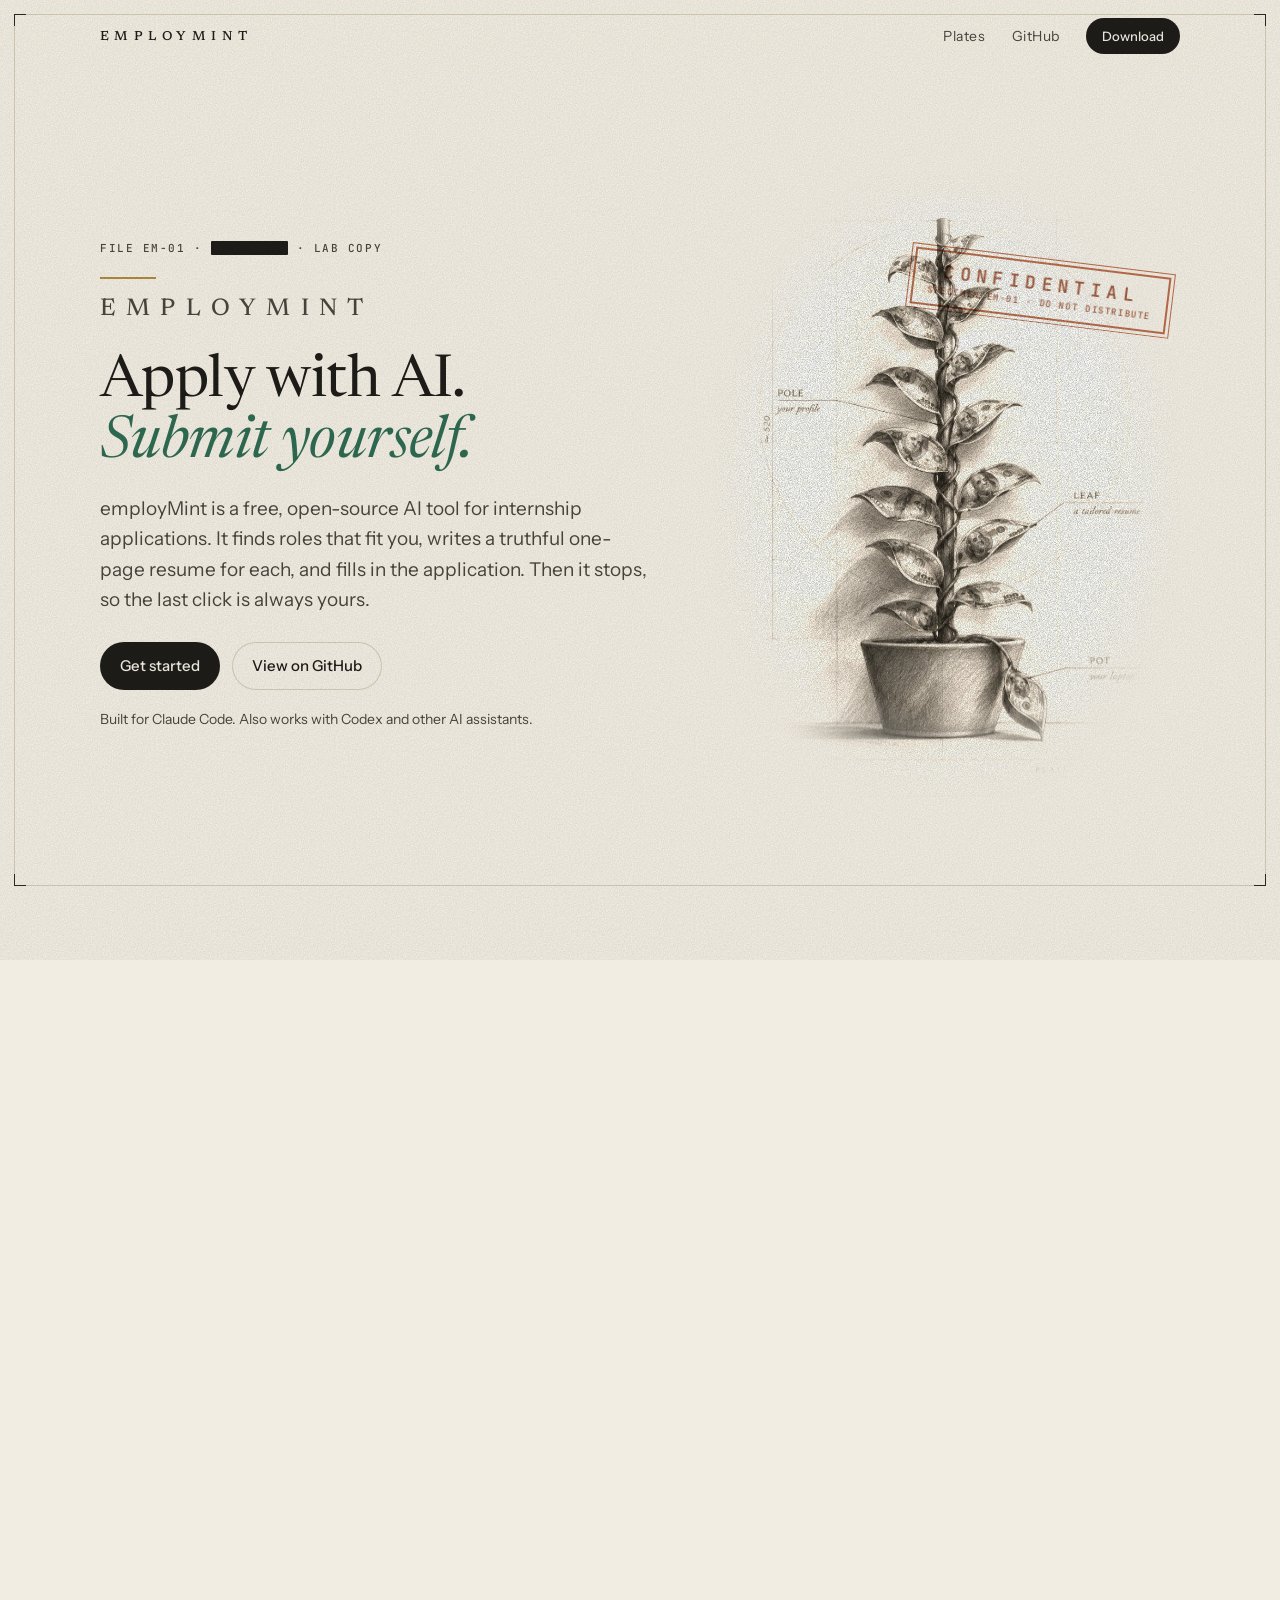
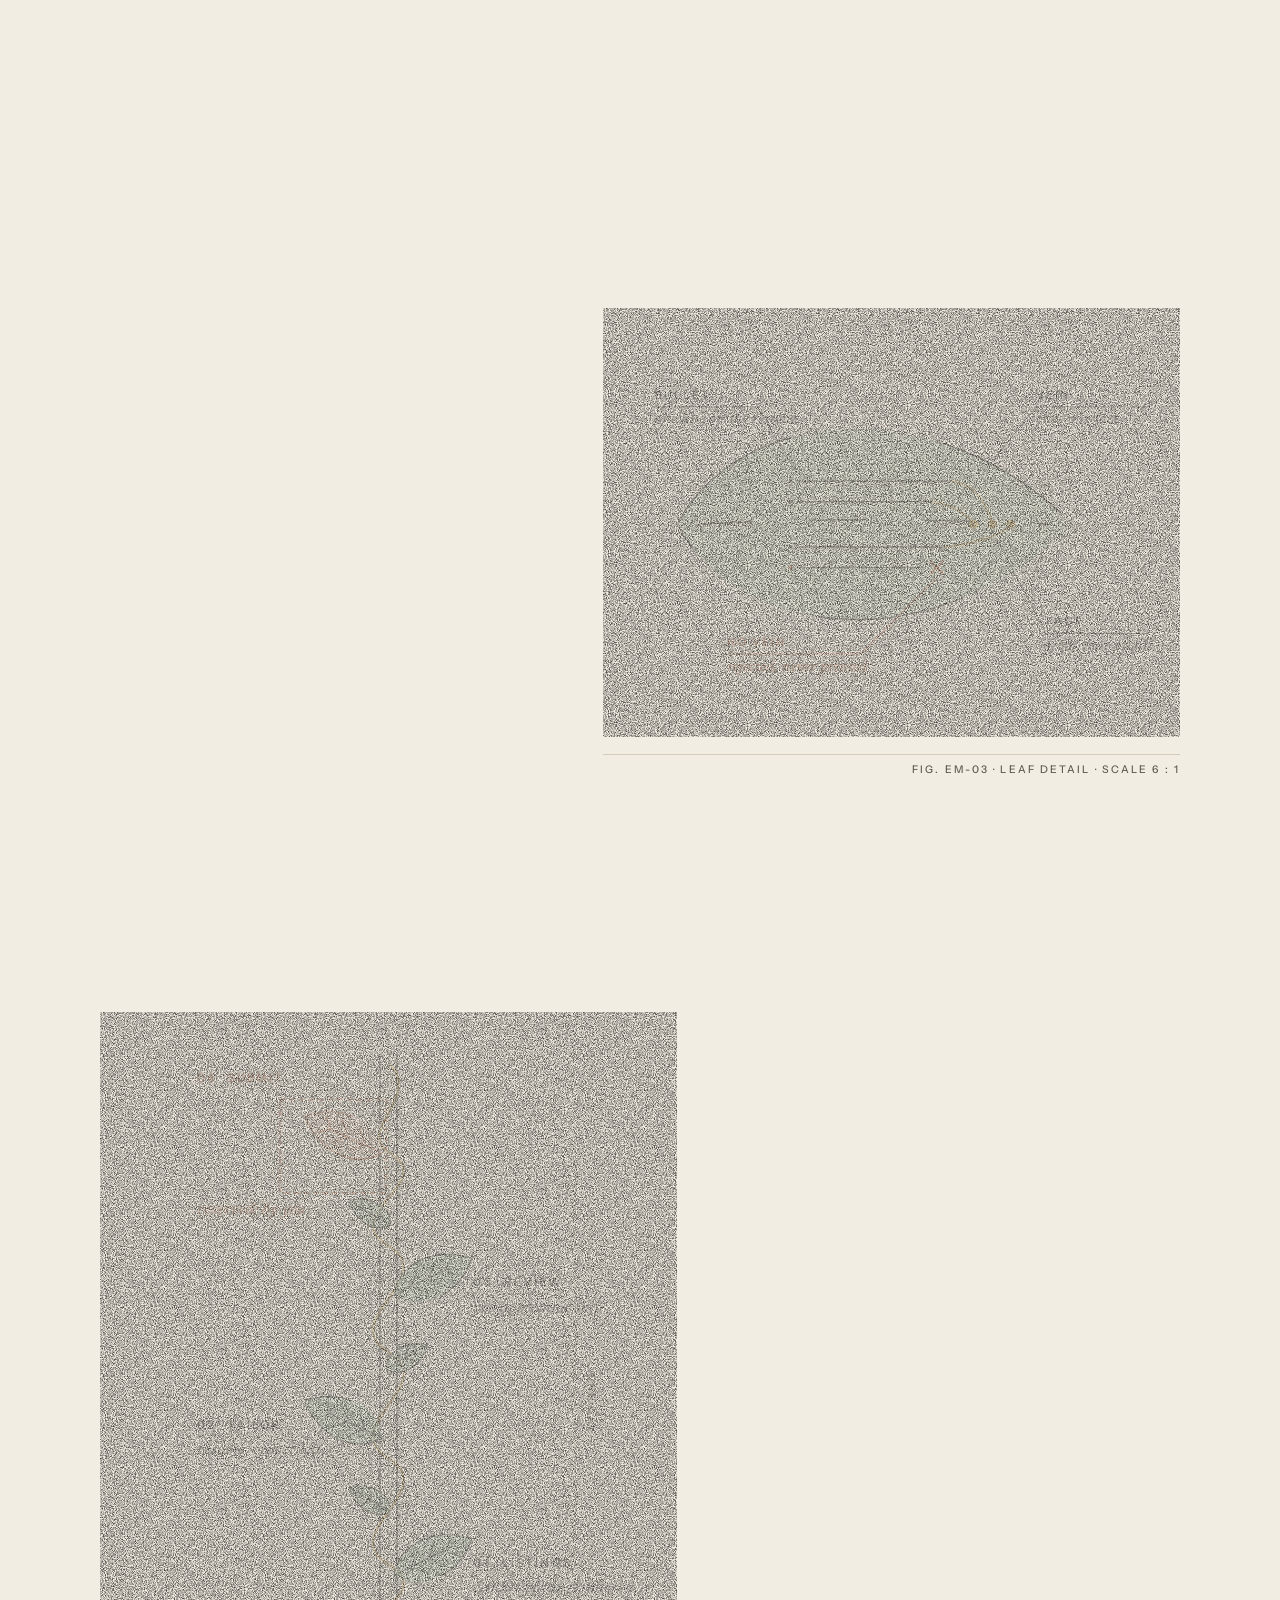
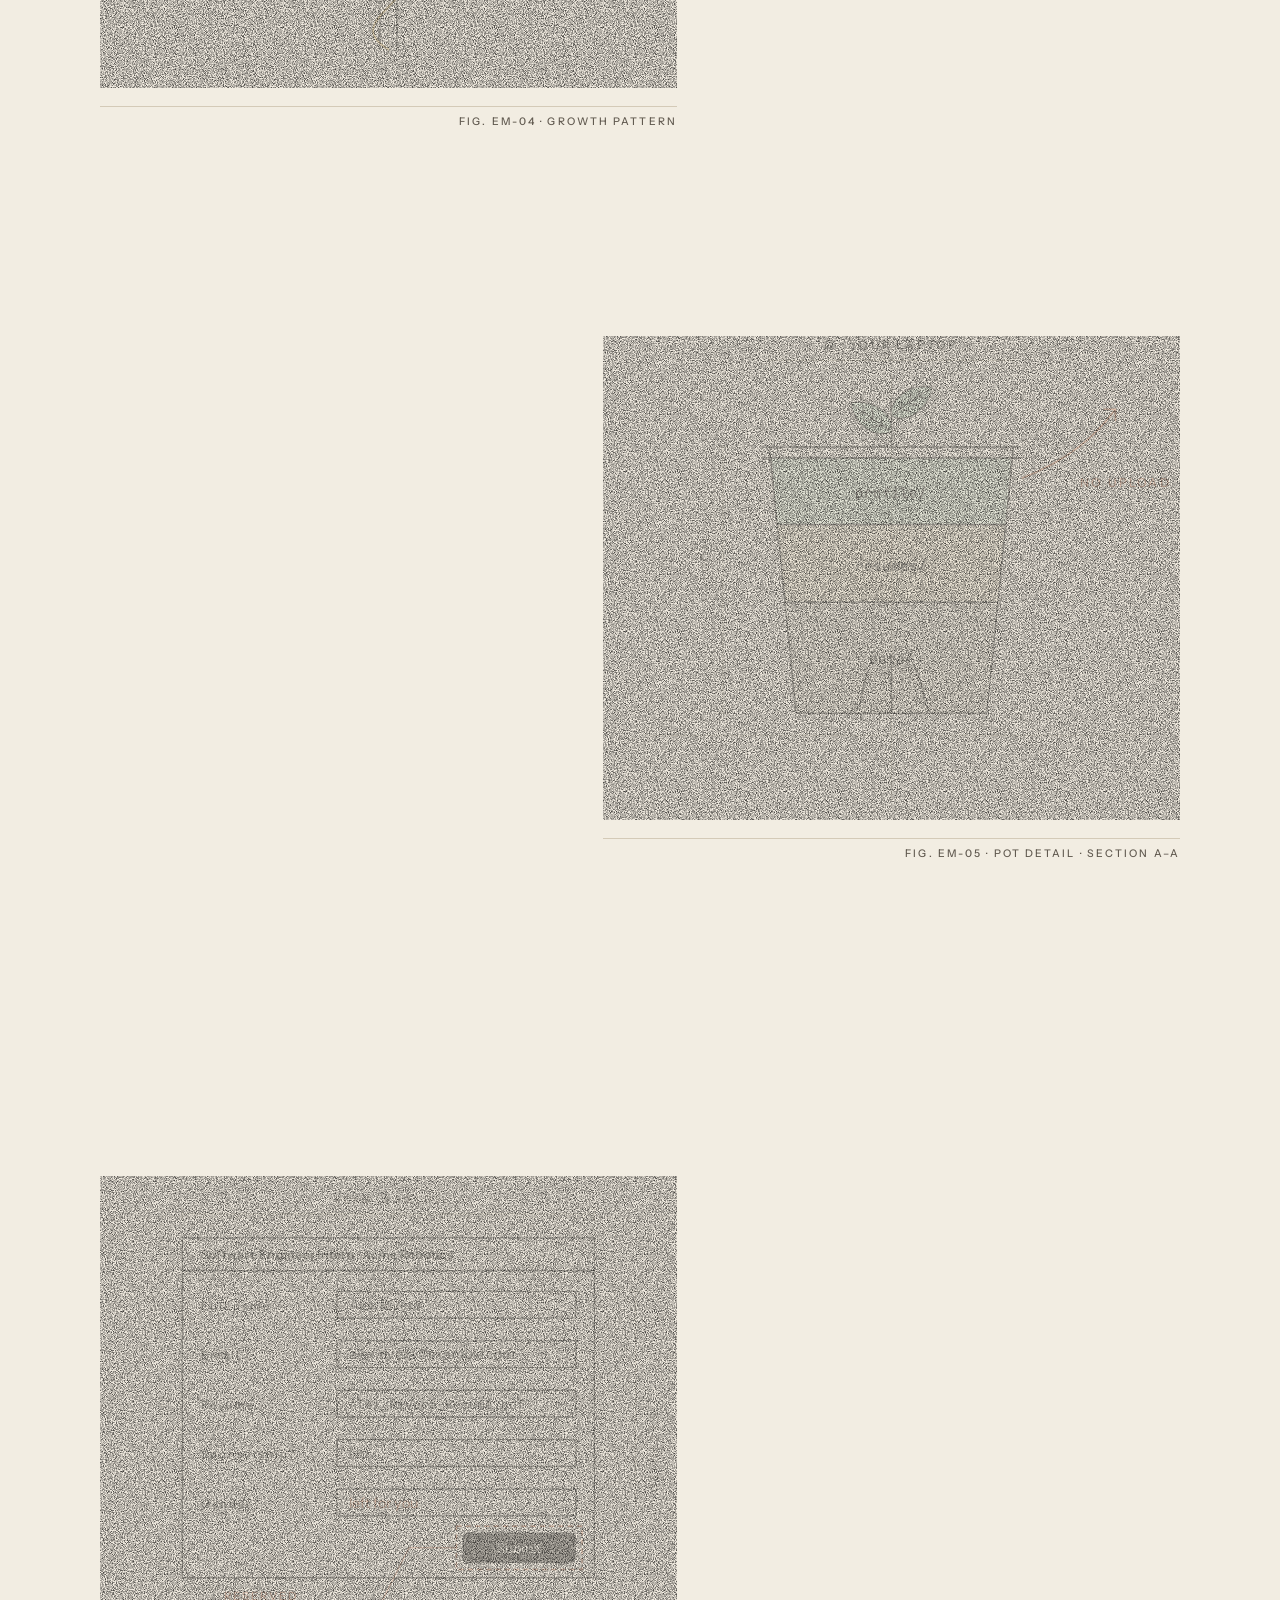
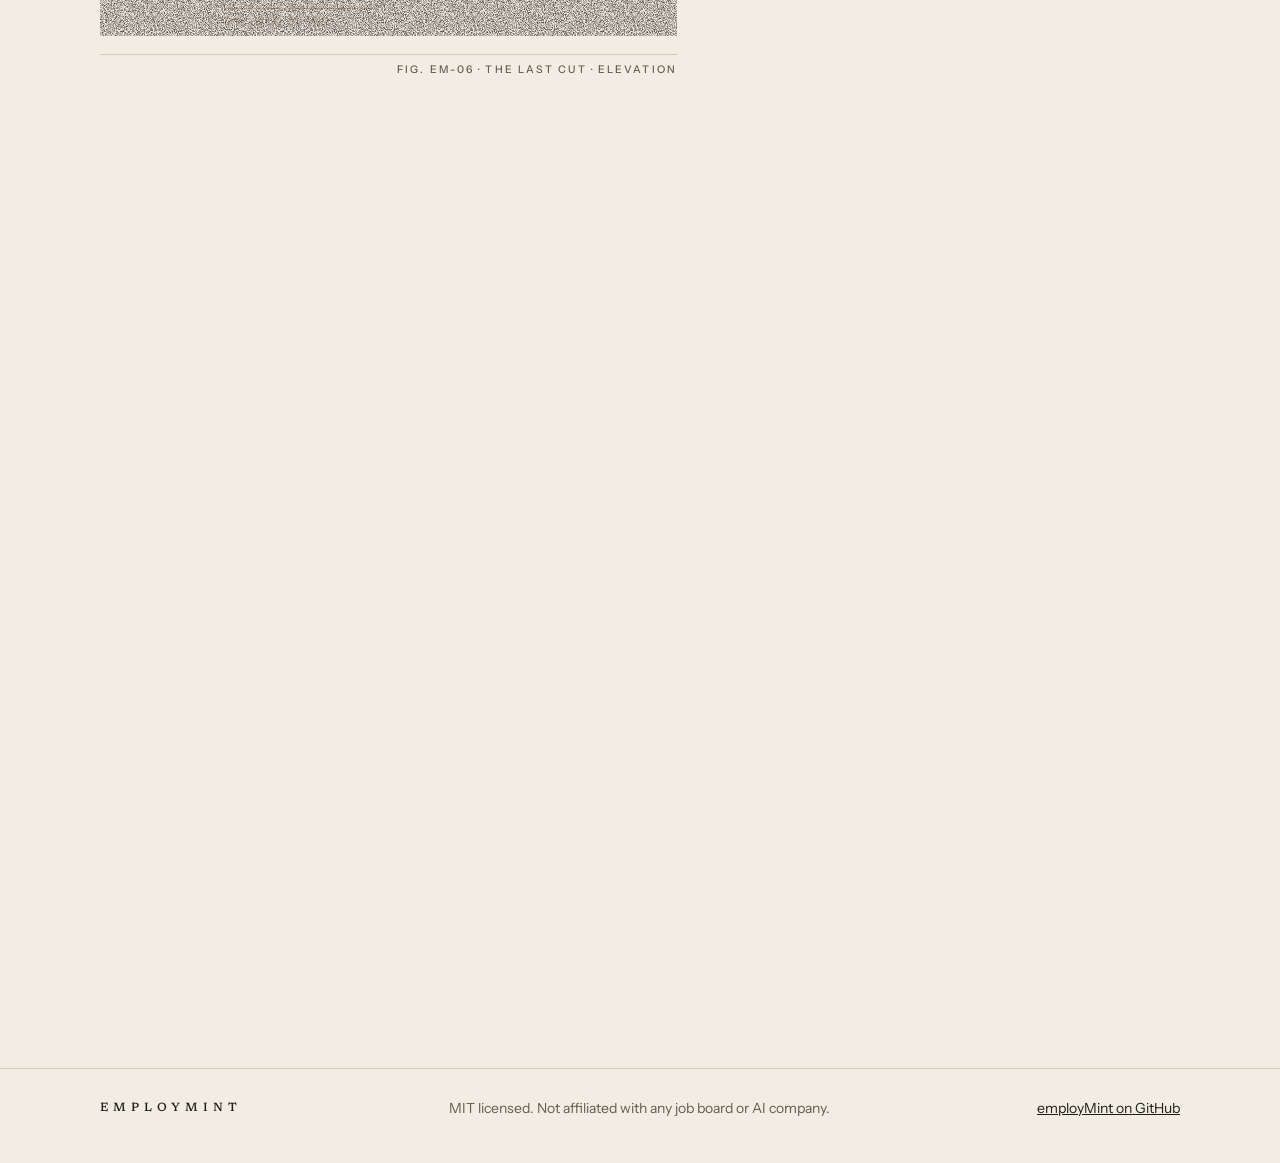
==== site/index.html @ e86ce97c "employMint: update from source" ====
<!doctype html>
<html lang="en">
<head>
  <meta charset="utf-8">
  <meta name="viewport" content="width=device-width, initial-scale=1">
  <title>employMint: Free Open-Source AI Internship Application Tool</title>
  <meta name="description" content="Free, open-source tool that finds US internships, writes truthful tailored resumes, and fills applications with Claude Code. It stops before Submit.">
  <meta name="robots" content="index, follow, max-image-preview:large">
  <link rel="canonical" href="https://kunalagarrwal.github.io/employMint/">
  <meta property="og:type" content="website">
  <meta property="og:site_name" content="employMint">
  <meta property="og:title" content="employMint: Apply with AI. Submit yourself.">
  <meta property="og:description" content="A free internship tool that runs on your computer. It finds roles, writes a truthful resume for each, fills the form, and stops before Submit.">
  <meta property="og:url" content="https://kunalagarrwal.github.io/employMint/">
  <meta property="og:image" content="https://kunalagarrwal.github.io/employMint/og.jpg">
  <meta property="og:image:width" content="1200">
  <meta property="og:image:height" content="630">
  <meta property="og:image:alt" content="employMint: Apply with AI. Submit yourself. A pencil drawing of a plant labelled pole, your profile; leaf, a tailored resume; pot, your laptop.">
  <meta name="twitter:card" content="summary_large_image">
  <meta name="twitter:image" content="https://kunalagarrwal.github.io/employMint/og.jpg">
  <meta name="theme-color" content="#f2ede2" media="(prefers-color-scheme: light)">
  <meta name="theme-color" content="#171613" media="(prefers-color-scheme: dark)">
  <link rel="icon" href="favicon.svg" type="image/svg+xml">
  <link rel="preconnect" href="https://fonts.googleapis.com">
  <link rel="preconnect" href="https://fonts.gstatic.com" crossorigin>
  <link href="https://fonts.googleapis.com/css2?family=Instrument+Sans:wght@400;500;600&family=JetBrains+Mono:wght@400;500&family=Newsreader:ital,opsz,wght@0,6..72,400;0,6..72,500;1,6..72,400&display=swap" rel="stylesheet">
  <link rel="stylesheet" href="styles.css">
  <script>document.documentElement.classList.add("js");</script>
  <script src="main.js" defer></script>
  <script type="application/ld+json">
  {
    "@context": "https://schema.org",
    "@type": "SoftwareApplication",
    "name": "employMint",
    "url": "https://kunalagarrwal.github.io/employMint/",
    "description": "Free, open-source internship application tool. It runs locally with your AI assistant, finds US internships, writes truthful tailored resumes, fills application forms, and stops before Submit.",
    "applicationCategory": "BusinessApplication",
    "operatingSystem": "macOS, Linux, Windows (via WSL)",
    "softwareRequirements": "Python 3.9 or newer, Google Chrome, an AI assistant such as Claude Code",
    "isAccessibleForFree": true,
    "license": "https://opensource.org/licenses/MIT",
    "downloadUrl": "https://github.com/kunalagarrwal/employMint/archive/refs/heads/main.zip",
    "sameAs": ["https://github.com/kunalagarrwal/employMint"],
    "offers": {"@type": "Offer", "price": "0", "priceCurrency": "USD"}
  }
  </script>
</head>
<body>
  <!-- One mint leaf, drawn once and reused everywhere. It points along +x from its base at 0,0. -->
  <svg class="defs" width="0" height="0" aria-hidden="true" focusable="false">
    <defs>
      <g id="leaf">
        <path d="M0 0 C10 -19 42 -22 64 0 C42 22 10 19 0 0 Z" pathLength="1" vector-effect="non-scaling-stroke"/>
        <path d="M3 0 C20 -1 40 -1 60 0" pathLength="1" fill="none" vector-effect="non-scaling-stroke"/>
        <path d="M15 -1 L23 -9 M15 1 L23 9 M29 -1 L38 -10 M29 1 L38 10 M43 -1 L50 -7 M43 1 L50 7" pathLength="1" fill="none" vector-effect="non-scaling-stroke"/>
      </g>
      <g id="leaf-outline">
        <path d="M0 0 C10 -19 42 -22 64 0 C42 22 10 19 0 0 Z" pathLength="1" vector-effect="non-scaling-stroke"/>
        <path d="M3 0 C20 -1 40 -1 60 0" pathLength="1" fill="none" vector-effect="non-scaling-stroke"/>
      </g>
    </defs>
  </svg>

  <div class="grain" aria-hidden="true"></div>
  <div class="frame" aria-hidden="true"><span></span><span></span><span></span><span></span></div>

  <aside class="titleblock" aria-hidden="true">
    <div class="tb-row tb-name">SPECIMEN LOG</div>
    <div class="tb-row"><span>Exposure</span><b><span data-sheet-no>01</span> / 07</b></div>
    <div class="tb-row"><span>Subject</span><b data-sheet-name>Specimen</b></div>
    <div class="tb-row"><span>Clearance</span><b>You</b></div>
  </aside>

  <a class="skip" href="#main">Skip to content</a>

  <header class="nav">
    <div class="wrap nav-inner">
      <a class="brand" href="#top" aria-label="employMint home">EMPLOYMINT</a>
      <nav aria-label="Main">
        <a href="#leaf-plate">Plates</a>
        <a href="https://github.com/kunalagarrwal/employMint">GitHub</a>
        <a class="btn btn-small" href="#get">Download</a>
      </nav>
    </div>
  </header>

  <main id="main" tabindex="-1">

    <!-- PLATE I: SPECIMEN -->
    <section class="plate plate-hero" id="top" data-plate="01" data-name="Specimen" aria-labelledby="hero-title">
      <div class="wrap plate-grid">
        <div class="plate-text">
          <p class="file-line" aria-hidden="true">FILE EM-01 · <span class="redact">REDACTED</span> · LAB COPY</p>
          <p class="rule" aria-hidden="true"></p>
          <p class="specimen">EMPLOYMINT</p>
                    <h1 id="hero-title">Apply with AI.<br><em>Submit yourself.</em></h1>
          <p class="lede">employMint is a free, open-source AI tool for internship applications. It finds roles that fit you, writes a truthful one-page resume for each, and fills in the application. Then it stops, so the last click is always yours.</p>
          <div class="actions">
            <a class="btn" href="#get">Get started</a>
            <a class="btn btn-quiet" href="https://github.com/kunalagarrwal/employMint">View on GitHub</a>
          </div>
          <p class="fineprint">Built for Claude Code. Also works with Codex and other AI assistants.</p>
        </div>

        <figure class="photo photo-hero">
          <img src="img/plate-1.webp" width="1087" height="1447" fetchpriority="high"
               alt="Plate I, specimen: a pencil drawing of a plant climbing a pole from a pot. Labels read: pole, your profile; leaf, a tailored resume; pot, your laptop.">
          <span class="wash" aria-hidden="true"></span><span class="fgrain" aria-hidden="true"></span><span class="flash" aria-hidden="true"></span>
        </figure>
        <p class="confidential" aria-hidden="true"><span>Confidential</span><small>Specimen EM-01 · Do not distribute</small></p>
      </div>
    </section>

    <!-- FIELD RECORDING: demo video placeholder -->
    <section class="plate plate-film" id="demo" data-plate="02" data-name="Field recording" aria-labelledby="demo-title">
      <div class="wrap">
        <div class="plate-head reveal">
          <p class="plate-no">File EM-02 · Field recording</p>
          <h2 id="demo-title">See it work</h2>
        </div>
        <div class="film reveal">
          <div class="film-inner">
            <span class="play" aria-hidden="true"><svg viewBox="0 0 24 24"><path d="M8 5v14l11-7z"/></svg></span>
            <p>The demo video is on its way.</p>
            <p class="muted">Two minutes, start to finish: set up, today's batch, a filled form, and you clicking Submit.</p>
          </div>
          <span class="film-dim film-dim-w" aria-hidden="true">16 : 9</span>
        </div>
      </div>
    </section>

    <!-- PLATE III: LEAF DETAIL / never invents -->
    <section class="plate" id="leaf-plate" data-plate="03" data-name="Leaf detail" aria-labelledby="leaf-title">
      <div class="wrap plate-grid">
        <div class="plate-text reveal">
          <p class="plate-no">File EM-03 · Leaf detail</p>
          <h2 id="leaf-title">It never invents a fact.</h2>
          <p>Every line on a resume cites a fact you gave it. A line it can't trace back, like a number you never mentioned, is cut before the PDF is made.</p>
          <dl class="spec">
            <div><dt>Bullet</dt><dd>one line on the resume</dd></div>
            <div><dt>Vein</dt><dd>the fact it cites</dd></div>
            <div><dt>No vein</dt><dd>rejected by the checker</dd></div>
          </dl>
        </div>
        <figure class="drawing photo">
          <svg viewBox="0 0 560 420" role="img" aria-labelledby="leafd-title leafd-desc">
            <title id="leafd-title">Plate III, leaf detail</title>
            <desc id="leafd-desc">One large leaf drawn as a resume page. Each line of text is joined by a vein to a fact node on the stem. One line has no vein and is marked rejected.</desc>
            <g class="k">
              <path d="M30 210 H530 M280 40 V380" pathLength="1"/>
              <path d="M130 210 A150 150 0 1 1 430 210 A150 150 0 1 1 130 210" pathLength="1"/>
            </g>
            <g class="kd"><path d="M40 40 H520 V380 H40 Z"/></g>
            <g class="lf lf-big">
              <use href="#leaf-outline" transform="translate(72 210) scale(6)"/>
            </g>
            <g class="i">
              <path d="M188 168 H338 M188 188 H318 M188 232 H332 M188 252 H310" pathLength="1"/>
              <path class="gold" d="M338 168 C360 170 372 190 378 209 M318 188 C340 190 352 200 360 209 M332 232 C356 230 384 222 396 211" pathLength="1"/>
            </g>
            <g class="w">
              <circle cx="378" cy="210" r="4.5" class="node"/>
              <circle cx="360" cy="210" r="4.5" class="node"/>
              <circle cx="396" cy="210" r="4.5" class="node"/>
              <circle cx="182" cy="168" r="2"/><circle cx="182" cy="188" r="2"/><circle cx="182" cy="232" r="2"/><circle cx="182" cy="252" r="2" class="node-clay"/>
              <path class="x-clay" d="M318 246 L330 258 M330 246 L318 258"/>
            </g>
            <g class="t">
              <path d="M188 160 L150 96 H50" pathLength="1"/>
              <text x="50" y="88">BULLET</text><text x="50" y="112" class="t-sub">one line on the resume</text>
              <path d="M352 182 L420 96 H530" pathLength="1"/>
              <text x="420" y="88">VEIN</text><text x="420" y="112" class="t-sub">cites one fact</text>
              <path d="M378 216 L430 316 H530" pathLength="1"/>
              <text x="430" y="308">FACT</text><text x="430" y="332" class="t-sub">from your profile</text>
              <path class="clay" d="M324 262 L250 336 H120" pathLength="1"/>
              <text x="120" y="328" class="clay-text">NO VEIN</text><text x="120" y="352" class="t-sub clay-text">rejected, never printed</text>
            </g>
          </svg>
          <span class="wash" aria-hidden="true"></span><span class="fgrain" aria-hidden="true"></span><span class="flash" aria-hidden="true"></span>
          <figcaption class="caption">Fig. EM-03 · Leaf detail · scale 6 : 1</figcaption>
        </figure>
      </div>
    </section>

    <!-- PLATE IV: GROWTH PATTERN / how it works -->
    <section class="plate" id="growth" data-plate="04" data-name="Growth pattern" aria-labelledby="growth-title">
      <div class="wrap plate-grid plate-grid-flip">
        <figure class="drawing drawing-tall photo">
          <svg viewBox="0 0 440 640" role="img" aria-labelledby="grow-title grow-desc">
            <title id="grow-title">Plate IV, growth pattern</title>
            <desc id="grow-desc">A vine climbs a pole through four nodes, bottom to top: listings, tailor, review, and submit. The top node is outlined and reserved for you.</desc>
            <g class="k">
              <path d="M220 30 V610" pathLength="1"/>
              <path d="M396 132 V530 M390 132 H402 M390 530 H402" pathLength="1"/>
            </g>
            <g class="kd"><path d="M40 530 H380 M40 400 H380 M40 266 H380 M40 132 H380"/></g>
            <g class="i">
              <path d="M212 40 V600 M228 40 V600" pathLength="1"/>
              <path class="gold" d="M220 600 C170 570 270 550 220 520 C170 490 270 450 220 420 C170 390 270 350 220 320 C170 290 270 250 220 220 C170 190 270 160 220 132 C190 112 250 80 222 50" pathLength="1"/>
            </g>
            <g class="lf">
              <use href="#leaf" transform="translate(226 530) rotate(-25) scale(1.25)"/>
              <use href="#leaf" transform="translate(214 400) rotate(-155) scale(1.25)"/>
              <use href="#leaf" transform="translate(226 266) rotate(-25) scale(1.25)"/>
              <use href="#leaf" transform="translate(222 470) rotate(-150) scale(.7)"/>
              <use href="#leaf" transform="translate(218 336) rotate(-30) scale(.7)"/>
              <use href="#leaf" transform="translate(222 200) rotate(-150) scale(.7)"/>
            </g>
            <g class="lf lf-clay">
              <use href="#leaf" transform="translate(214 132) rotate(-155) scale(1.25)"/>
            </g>
            <g class="kd kd-clay"><path d="M118 82 H218 V170 H118 Z"/></g>
            <g class="t">
              <text x="300" y="522">01 · LISTINGS</text><text x="300" y="546" class="t-sub">5,000+ postings, filtered</text>
              <text x="40" y="392">02 · TAILOR</text><text x="40" y="416" class="t-sub">resume + cover letter</text>
              <text x="300" y="258">03 · REVIEW</text><text x="300" y="282" class="t-sub">you approve or skip</text>
              <text x="40" y="66" class="clay-text">04 · SUBMIT</text><text x="40" y="190" class="t-sub clay-text">reserved: by you</text>
              <text x="408" y="340" class="t-dim" transform="rotate(90 408 340)">ONE DAY</text>
            </g>
          </svg>
          <span class="wash" aria-hidden="true"></span><span class="fgrain" aria-hidden="true"></span><span class="flash" aria-hidden="true"></span>
          <figcaption class="caption">Fig. EM-04 · Growth pattern</figcaption>
        </figure>
        <div class="plate-text reveal">
          <p class="plate-no">File EM-04 · Growth pattern</p>
          <h2 id="growth-title">How it works</h2>
          <ol class="growth-steps" role="list">
            <li><span><b>Install once.</b> Download the folder and run <code>./install.sh</code>.</span></li>
            <li><span><b>Say "set me up".</b> Hand your AI assistant your resume. It asks a few questions and turns your experience into facts it's allowed to use.</span></li>
            <li><span><b>Run today's batch.</b> It finds the best new roles, tailors a resume for each, and lines them up on a review page.</span></li>
            <li><span><b>Approve, open, submit.</b> It fills the form. The last node is yours.</span></li>
          </ol>
        </div>
      </div>
    </section>

    <!-- PLATE V: POT DETAIL / never leaves your laptop -->
    <section class="plate" id="pot" data-plate="05" data-name="Pot detail" aria-labelledby="pot-title">
      <div class="wrap plate-grid">
        <div class="plate-text reveal">
          <p class="plate-no">File EM-05 · Pot detail</p>
          <h2 id="pot-title">Nothing leaves your laptop.</h2>
          <p>Your resume, your answers and every application live in one folder on your computer. No account, no server, no upload.</p>
          <dl class="spec">
            <div><dt>profile/</dt><dd>your facts and answers</dd></div>
            <div><dt>resumes/</dt><dd>one folder per job</dd></div>
            <div><dt>data/</dt><dd>job list, logins, logs</dd></div>
          </dl>
        </div>
        <figure class="drawing photo">
          <svg viewBox="0 0 520 440" role="img" aria-labelledby="pot-d-title pot-d-desc">
            <title id="pot-d-title">Plate V, pot detail</title>
            <desc id="pot-d-desc">A section through the pot shows three layers of soil labelled profile, resumes and data. An arrow leaving the pot towards a cloud is crossed out: no upload.</desc>
            <g class="k">
              <path d="M260 30 V420 M40 360 H480" pathLength="1"/>
              <path d="M150 22 H370 M150 16 V28 M370 16 V28 M108 100 V340 M102 100 H114 M102 340 H114" pathLength="1"/>
            </g>
            <g class="w">
              <path class="band band-1" d="M152 110 H368 L363 170 H157 Z"/>
              <path class="band band-2" d="M157 170 H363 L356 240 H164 Z"/>
              <path class="band band-3" d="M164 240 H356 L346 340 H174 Z"/>
            </g>
            <g class="i">
              <path d="M144 100 H376 M150 100 L174 340 H346 L370 100 M144 110 H376" pathLength="1"/>
              <path d="M157 170 H363 M164 240 H356" pathLength="1"/>
              <path d="M260 100 V58" pathLength="1"/>
              <path d="M240 300 C230 320 236 334 226 340 M280 296 C292 318 286 330 296 340 M260 290 V340" pathLength="1"/>
            </g>
            <g class="lf">
              <use href="#leaf" transform="translate(260 72) rotate(-35) scale(.7)"/>
              <use href="#leaf" transform="translate(260 86) rotate(-145) scale(.7)"/>
            </g>
            <g class="i">
              <path class="clay" d="M378 128 C420 112 444 90 462 66 M452 66 H462 V76" pathLength="1"/>
            </g>
            <g class="t">
              <text x="260" y="146" text-anchor="middle" class="t-mono">profile/</text>
              <text x="260" y="212" text-anchor="middle" class="t-mono">resumes/</text>
              <text x="260" y="296" text-anchor="middle" class="t-mono">data/</text>
              <text x="260" y="12" text-anchor="middle">Ø · YOUR LAPTOP</text>
              <text x="96" y="220" class="t-dim" transform="rotate(-90 96 220)">LOCAL</text>
              <path class="x-clay" d="M404 86 L424 106 M424 86 L404 106"/>
              <text x="430" y="136" class="clay-text">NO UPLOAD</text>
            </g>
          </svg>
          <span class="wash" aria-hidden="true"></span><span class="fgrain" aria-hidden="true"></span><span class="flash" aria-hidden="true"></span>
          <figcaption class="caption">Fig. EM-05 · Pot detail · section A–A</figcaption>
        </figure>
      </div>
    </section>

    <!-- PLATE VI: THE LAST CUT / never submits -->
    <section class="plate" id="cut" data-plate="06" data-name="The last cut" aria-labelledby="cut-title">
      <div class="wrap plate-grid plate-grid-flip">
        <figure class="drawing photo">
          <svg viewBox="0 0 560 450" role="img" aria-labelledby="cut-d-title cut-d-desc">
            <title id="cut-d-title">Plate VI, the last cut</title>
            <desc id="cut-d-desc">An application form drawn as an elevation. Five fields are filled for the sample applicant Alex Rivera; the gender question is left for you. The Submit button is outlined and marked reserved: one click, by you.</desc>
            <g class="kd"><path d="M60 40 H500 V400 H60 Z"/></g>
            <g class="k">
              <path d="M520 112 V350 M514 112 H526 M514 350 H526 M80 30 V44 M480 30 V44 M80 37 H480" pathLength="1"/>
            </g>
            <g class="i">
              <path d="M80 60 H480 V390 H80 Z M80 92 H480" pathLength="1"/>
              <path d="M230 112 H462 V138 H230 Z M230 160 H462 V186 H230 Z M230 208 H462 V234 H230 Z M230 256 H462 V282 H230 Z M230 304 H462 V330 H230 Z" pathLength="1"/>
            </g>
            <g class="t">
              <text x="98" y="81" class="t-head">Software Engineer Intern · Acme Robotics</text>
              <text x="98" y="130">Full name</text>
              <text x="98" y="178">Email</text>
              <text x="98" y="226">Resume</text>
              <text x="98" y="274">Sponsorship?</text>
              <text x="98" y="322">Gender</text>
              <text x="280" y="26" text-anchor="middle" class="t-dim">FORM · 6 FIELDS</text>
              <text x="534" y="230" class="t-dim" transform="rotate(90 534 230)">5 / 6 FILLED</text>
            </g>
            <g class="w">
              <text x="242" y="130" class="v">Alex Rivera</text>
              <text x="242" y="178" class="v">alex.rivera@example.com</text>
              <text x="242" y="226" class="v v-mono">Alex_Rivera_Resume.pdf</text>
              <text x="242" y="274" class="v">No</text>
              <text x="242" y="322" class="v clay-text">left for you</text>
              <rect x="352" y="346" width="110" height="30" rx="5" class="submit-fill"/>
              <text x="407" y="366" text-anchor="middle" class="submit-text">Submit</text>
            </g>
            <g class="kd kd-clay"><path d="M346 340 H468 V382 H346 Z"/></g>
            <g class="t">
              <path class="clay" d="M346 361 H300 L270 420 H120" pathLength="1"/>
              <text x="120" y="412" class="clay-text">RESERVED</text>
              <text x="120" y="436" class="t-sub clay-text">one click, by you</text>
            </g>
          </svg>
          <span class="wash" aria-hidden="true"></span><span class="fgrain" aria-hidden="true"></span><span class="flash" aria-hidden="true"></span>
          <figcaption class="caption">Fig. EM-06 · The last cut · elevation</figcaption>
        </figure>
        <div class="plate-text reveal">
          <p class="plate-no">File EM-06 · The last cut</p>
          <h2 id="cut-title">You press Submit.</h2>
          <p>employMint fills the form, marks anything you need to answer, and stops. There's no code that clicks Submit. Demographic, salary and consent questions are always left for you.</p>
          <dl class="spec">
            <div><dt>Greenhouse, Ashby</dt><dd>filled automatically</dd></div>
            <div><dt>Workday</dt><dd>walks the steps, stops at Review</dd></div>
            <div><dt>Lever</dt><dd>opens in your Chrome with an answer sheet</dd></div>
          </dl>
        </div>
      </div>
    </section>

    <!-- SCHEDULE: download -->
    <section class="plate plate-schedule" id="get" data-plate="07" data-name="Schedule" aria-labelledby="get-title">
      <div class="wrap">
        <div class="plate-head reveal">
          <p class="plate-no">File EM-07 · Requisition</p>
          <h2 id="get-title">Get employMint</h2>
        </div>
        <div class="schedule reveal">
          <table>
            <caption class="sr-only">What you need and how to start</caption>
            <thead><tr><th scope="col">Item</th><th scope="col">Specification</th><th scope="col">Note</th></tr></thead>
            <tbody>
              <tr><th scope="row">Computer</th><td>macOS or Linux</td><td>Windows through WSL</td></tr>
              <tr><th scope="row">Python</th><td>3.9 or newer</td><td>python.org</td></tr>
              <tr><th scope="row">Browser</th><td>Google Chrome</td><td>not Chromium</td></tr>
              <tr><th scope="row">Assistant</th><td>Claude Code</td><td>Codex and others also work</td></tr>
              <tr><th scope="row">Licence</th><td>MIT</td><td>free, open source</td></tr>
            </tbody>
          </table>
          <div class="stamp-col">
            <a class="stamp" href="https://github.com/kunalagarrwal/employMint/archive/refs/heads/main.zip">
              <span class="stamp-top">Approved for</span>
              <span class="stamp-main">Download ZIP</span>
              <span class="stamp-bot">employMint · main</span>
            </a>
            <p class="or">or clone it</p>
            <div class="clone">
              <code id="clone-cmd" tabindex="0">git clone https://github.com/kunalagarrwal/employMint.git</code>
              <button class="copy" type="button" data-copy="#clone-cmd" aria-label="Copy the git clone command">Copy</button>
            </div>
            <p class="copy-status" role="status" aria-live="polite"></p>
          </div>
        </div>
        <ol class="next reveal" role="list" aria-label="After downloading">
          <li><span aria-hidden="true">1</span><div><strong>Open the folder in a terminal</strong><p>Unzip it first if you downloaded the ZIP.</p></div></li>
          <li><span aria-hidden="true">2</span><div><strong>Run <code>./install.sh</code></strong><p>One time. Safe to run again.</p></div></li>
          <li><span aria-hidden="true">3</span><div><strong>Open it in your AI assistant</strong><p>For Claude Code, run <code>claude</code> in the folder, then say <em>"Set me up"</em>.</p></div></li>
        </ol>
      </div>
    </section>
  </main>

  <footer class="footer">
    <div class="wrap footer-inner">
      <span class="brand brand-small">EMPLOYMINT</span>
      <span class="muted">MIT licensed. Not affiliated with any job board or AI company.</span>
      <a href="https://github.com/kunalagarrwal/employMint">employMint on GitHub</a>
    </div>
  </footer>
</body>
</html>
---- site/styles.css ----
/* employMint: a drawing set. Paper, graphite, a gold accent, mint leaves, clay for what is reserved for you. */
:root {
  --paper: #f2ede2;
  --paper-2: #e8e1d2;
  --card: #f8f4ec;
  --ink: #1f1d19;
  --ink-2: #4a463f;
  --muted: #625b51;
  --line: #d4cab7;
  --graphite: #2b2925;
  --construct: #b3a993;
  --gold: #b08a3c;
  --gold-ink: #775b22;
  --mint: #2f6b52;
  --mint-ink: #f4f1ea;
  --mint-soft: #dbe7df;
  --leaf: #8fbf9f;
  --clay: #b75a32;
  --clay-ink: #9a4624;
  --clay-soft: #f3dccf;
  --serif: "Newsreader", Georgia, "Times New Roman", serif;
  --sans: "Instrument Sans", system-ui, -apple-system, "Segoe UI", sans-serif;
  --mono: "JetBrains Mono", ui-monospace, Menlo, Consolas, monospace;
  --ease: cubic-bezier(.2, .7, .2, 1);
  --grain: url("data:image/svg+xml,%3Csvg xmlns='http://www.w3.org/2000/svg' width='180' height='180'%3E%3Cfilter id='n'%3E%3CfeTurbulence type='fractalNoise' baseFrequency='.85' numOctaves='3' stitchTiles='stitch'/%3E%3CfeColorMatrix values='0 0 0 0 0 0 0 0 0 0 0 0 0 0 0 0 0 0 1.4 -.25'/%3E%3C/filter%3E%3Crect width='100%25' height='100%25' filter='url(%23n)'/%3E%3C/svg%3E");
  --grain-opacity: .09;
  --film: url("data:image/svg+xml,%3Csvg xmlns='http://www.w3.org/2000/svg' width='160' height='160'%3E%3Cfilter id='n'%3E%3CfeTurbulence type='fractalNoise' baseFrequency='1.1' numOctaves='2' stitchTiles='stitch'/%3E%3CfeColorMatrix values='0 0 0 0 0 0 0 0 0 0 0 0 0 0 0 0 0 0 2.2 -.75'/%3E%3C/filter%3E%3Crect width='100%25' height='100%25' filter='url(%23n)'/%3E%3C/svg%3E");
  color-scheme: light dark;
}
@media (prefers-color-scheme: dark) {
  :root {
    --paper: #171613;
    --paper-2: #1f1d1a;
    --card: #23211d;
    --ink: #efe9dd;
    --ink-2: #cfc7b8;
    --muted: #a39b8d;
    --line: #3a3630;
    --graphite: #e4ddcf;
    --construct: #5a5348;
    --gold: #cfa95e;
    --gold-ink: #d8b46c;
    --mint: #7cc3a1;
    --mint-ink: #10241b;
    --mint-soft: #1f3329;
    --leaf: #3d6b53;
    --clay: #e08a63;
    --clay-ink: #e08a63;
    --clay-soft: #3b261c;
    --grain: url("data:image/svg+xml,%3Csvg xmlns='http://www.w3.org/2000/svg' width='180' height='180'%3E%3Cfilter id='n'%3E%3CfeTurbulence type='fractalNoise' baseFrequency='.85' numOctaves='3' stitchTiles='stitch'/%3E%3CfeColorMatrix values='0 0 0 0 1 0 0 0 0 1 0 0 0 0 1 0 0 0 1.4 -.25'/%3E%3C/filter%3E%3Crect width='100%25' height='100%25' filter='url(%23n)'/%3E%3C/svg%3E");
    --grain-opacity: .05;
    --film: url("data:image/svg+xml,%3Csvg xmlns='http://www.w3.org/2000/svg' width='160' height='160'%3E%3Cfilter id='n'%3E%3CfeTurbulence type='fractalNoise' baseFrequency='1.1' numOctaves='2' stitchTiles='stitch'/%3E%3CfeColorMatrix values='0 0 0 0 1 0 0 0 0 1 0 0 0 0 1 0 0 0 2.2 -.75'/%3E%3C/filter%3E%3Crect width='100%25' height='100%25' filter='url(%23n)'/%3E%3C/svg%3E");
  }
}

*, *::before, *::after { box-sizing: border-box; }

/* Lenis smooth scrolling (from lenis@1.1.20/dist/lenis.css) */
html.lenis, html.lenis body { height: auto; }
.lenis.lenis-smooth { scroll-behavior: auto !important; }
.lenis.lenis-smooth [data-lenis-prevent] { overscroll-behavior: contain; }
.lenis.lenis-stopped { overflow: clip; }

html { scroll-behavior: smooth; scroll-padding-top: 72px; -webkit-text-size-adjust: 100%; scroll-snap-type: y mandatory; }
body {
  margin: 0;
  background: var(--paper);
  color: var(--ink);
  font: 400 17px/1.6 var(--sans);
  -webkit-font-smoothing: antialiased;
  overflow-x: hidden;
}
img, svg { display: block; }
a { color: inherit; }
h1, h2, h3 { font-family: var(--serif); font-weight: 400; margin: 0; }
p { margin: 0; }
code { font-family: var(--mono); font-size: .9em; }
:focus-visible { outline: 2px solid var(--mint); outline-offset: 3px; }

.wrap { width: min(1080px, 100% - 72px); margin-inline: auto; }
.muted { color: var(--muted); }
.defs { position: absolute; }
.sr-only { position: absolute; width: 1px; height: 1px; margin: -1px; padding: 0; overflow: hidden; clip: rect(0 0 0 0); white-space: nowrap; border: 0; }
.skip { position: absolute; left: -999px; top: 8px; background: var(--ink); color: var(--paper); padding: 8px 12px; border-radius: 8px; z-index: 70; }
.skip:focus { left: 24px; }

/* ---------- the sheet: grain, drafting frame, title block ---------- */
.grain {
  position: fixed; inset: -60px; z-index: 60; pointer-events: none;
  background-image: var(--grain); background-size: 180px 180px;
  opacity: var(--grain-opacity); will-change: transform;
  animation: grain .9s steps(6) infinite;
}
@keyframes grain {
  0% { transform: translate3d(0, 0, 0); } 17% { transform: translate3d(-22px, 14px, 0); }
  33% { transform: translate3d(18px, -26px, 0); } 50% { transform: translate3d(-12px, -10px, 0); }
  67% { transform: translate3d(26px, 20px, 0); } 83% { transform: translate3d(-30px, 4px, 0); }
  100% { transform: translate3d(0, 0, 0); }
}
.hidden-tab .grain { animation-play-state: paused; }

.frame { position: fixed; inset: 14px; border: 1px solid var(--line); pointer-events: none; z-index: 40; }
.frame span { position: absolute; width: 12px; height: 12px; border: 0 solid var(--graphite); }
.frame span:nth-child(1) { top: -1px; left: -1px; border-top-width: 1.5px; border-left-width: 1.5px; }
.frame span:nth-child(2) { top: -1px; right: -1px; border-top-width: 1.5px; border-right-width: 1.5px; }
.frame span:nth-child(3) { bottom: -1px; left: -1px; border-bottom-width: 1.5px; border-left-width: 1.5px; }
.frame span:nth-child(4) { bottom: -1px; right: -1px; border-bottom-width: 1.5px; border-right-width: 1.5px; }

.titleblock {
  position: fixed; right: 14px; bottom: 14px; z-index: 41; width: 160px;
  background: var(--paper); border: 1px solid var(--line); border-right: 0; border-bottom: 0;
  font: 500 10px/1 var(--sans); letter-spacing: .14em; text-transform: uppercase; color: var(--muted);
}
.tb-row { display: flex; justify-content: space-between; gap: 6px; padding: 6px 9px; border-bottom: 1px solid var(--line); }
.tb-row:last-child { border-bottom: 0; }
.tb-row b { font-weight: 600; color: var(--ink); letter-spacing: .1em; }
.tb-name { justify-content: center; font: 500 10px var(--serif); letter-spacing: .34em; color: var(--ink); padding: 9px 10px; }
[data-sheet-no], [data-sheet-name] { display: inline-block; transition: opacity .25s; }

/* ---------- nav ---------- */
.nav { position: sticky; top: 0; z-index: 30; background: color-mix(in srgb, var(--paper) 90%, transparent); backdrop-filter: blur(8px); }
.nav-inner { display: flex; align-items: center; justify-content: space-between; height: 72px; }
.brand { text-decoration: none; font: 500 13px var(--serif); letter-spacing: .42em; }
.nav nav { display: flex; align-items: center; gap: 26px; font-size: 14px; }
.nav nav a:not(.btn) { text-decoration: none; color: var(--ink-2); letter-spacing: .04em; }
.nav nav a:not(.btn):hover { color: var(--ink); }

.btn {
  display: inline-flex; align-items: center; gap: 10px; background: var(--ink); color: var(--paper);
  padding: 12px 20px; border-radius: 999px; text-decoration: none; font-weight: 500; font-size: 15px;
  transition: background .2s, color .2s;
}
.btn:hover { background: var(--mint); color: var(--mint-ink); }
.btn-quiet { background: transparent; color: var(--ink); box-shadow: inset 0 0 0 1px var(--line); }
.btn-quiet:hover { background: var(--paper-2); color: var(--ink); }
.btn-small { padding: 8px 16px; font-size: 13px; }

/* ---------- plates ---------- */
/* Each plate exposes four 0-1 values that the drawing reads. Without JS (or with reduced motion) they stay 1: fully drawn. */
/* One plate per screen, and one plate per scroll: each snaps into place and can't be skipped past. */
.plate { --c: 1; --inkp: 1; --wash: 1; --lab: 1; --clear: 1; position: relative; padding: clamp(28px, 5vh, 64px) 0;
  min-height: calc(100svh - 72px); display: flex; flex-direction: column; justify-content: center;
  scroll-snap-align: start; scroll-snap-stop: always; }
.footer { scroll-snap-align: end; }
/* With a mouse or trackpad, main.js pages one plate per gesture, so the browser's own snapping steps aside. */
html.paged { scroll-snap-type: none; scroll-behavior: auto; }
.plate-grid { display: grid; grid-template-columns: .85fr 1.15fr; gap: clamp(32px, 6vw, 96px); align-items: center; }
.plate-grid-flip { grid-template-columns: 1.15fr .85fr; }
.plate-grid > * { min-width: 0; }

.plate-hero .plate-grid { grid-template-columns: minmax(0, 1fr) minmax(0, .85fr); gap: clamp(24px, 5vw, 80px); }
.plate-hero { padding-block: clamp(12px, 3vh, 40px); }
.rule { width: 56px; height: 2px; background: var(--gold); }
.specimen { font: 500 clamp(15px, min(1.9vw, 2.9vh), 26px) var(--serif); letter-spacing: .42em; margin-top: clamp(10px, 2vh, 22px); }
.latin { font: italic 400 18px var(--serif); color: var(--ink-2); margin-top: 4px; }
h1 { margin-top: clamp(14px, 3.4vh, 40px); font-size: clamp(30px, min(4.6vw, 7.4vh), 62px); line-height: 1.04; letter-spacing: -0.01em; text-wrap: balance; }
h1 em { color: var(--mint); }
@media (min-width: 600px) { h1 em { white-space: nowrap; } }
.lede { font-size: clamp(15px, min(1.55vw, 2.3vh), 19px); color: var(--ink-2); margin-top: clamp(10px, 2.2vh, 22px); max-width: 34em; }
.actions { display: flex; flex-wrap: wrap; gap: 12px; margin-top: clamp(14px, 3vh, 30px); }
.fineprint { font-size: 14px; color: var(--muted); margin-top: clamp(10px, 2vh, 18px); }
@media (max-height: 640px) { .fineprint { display: none; } }

.plate-no { font: 500 12px var(--mono); letter-spacing: .18em; text-transform: uppercase; color: var(--gold-ink); }
h2 { font-size: clamp(36px, 4.4vw, 56px); line-height: 1.06; margin-top: 10px; }
.plate-claim { font: italic 400 clamp(20px, 2vw, 24px) var(--serif); color: var(--mint); margin: 10px 0 18px; }
.plate-text > p:not(.plate-no):not(.plate-claim) { color: var(--ink-2); max-width: 32em; }
.plate-head { margin-bottom: clamp(28px, 4vw, 48px); }

.spec { margin: 26px 0 0; display: grid; max-width: 30em; }
.spec div { display: grid; grid-template-columns: 9.5em 1fr; gap: 12px; padding: 10px 0; border-top: 1px dashed var(--line); }
.spec div:last-child { border-bottom: 1px dashed var(--line); }
.spec dt { font: 500 11px/1.9 var(--sans); letter-spacing: .16em; text-transform: uppercase; color: var(--ink); }
.spec dd { margin: 0; font: italic 17px var(--serif); color: var(--ink-2); }

.growth-steps { list-style: none; margin: 8px 0 0; padding: 0; display: grid; gap: 16px; counter-reset: s; max-width: 32em; }
.growth-steps li { counter-increment: s; display: grid; grid-template-columns: 34px 1fr; gap: 12px; color: var(--ink-2); }
.growth-steps li::before { content: "0" counter(s); font: 500 12px/2 var(--mono); color: var(--gold-ink); border-top: 1px solid var(--gold); }
.growth-steps b { color: var(--ink); font-weight: 600; }
.growth-steps li:last-child b { color: var(--clay-ink); }

/* ---------- drawings ---------- */
.drawing { margin: 0; }
.drawing svg { width: 100%; height: auto; overflow: visible; }
.drawing-tall svg { max-height: calc(100svh - 220px); margin-inline: auto; }
.caption { margin-top: 14px; padding-top: 8px; border-top: 1px solid var(--line); text-align: right;
  font: 500 10.5px var(--sans); letter-spacing: .2em; text-transform: uppercase; color: var(--muted); }

/* construction lines draw first, dashed guides fade in */
.k path { fill: none; stroke: var(--construct); stroke-width: .8; stroke-dasharray: 1; stroke-dashoffset: calc(1 - var(--c)); }
.kd path { fill: none; stroke: var(--construct); stroke-width: .8; stroke-dasharray: 3 5; opacity: var(--c); }
.kd-clay path { stroke: var(--clay); stroke-width: 1.4; stroke-dasharray: 5 4; opacity: var(--lab); }
/* ink lines draw over them */
.i path { fill: none; stroke: var(--graphite); stroke-width: 1.3; stroke-linecap: round; stroke-linejoin: round;
  stroke-dasharray: 1; stroke-dashoffset: calc(1 - var(--inkp)); }
.i .gold { stroke: var(--gold); stroke-width: 1.7; }
.i .clay { stroke: var(--clay); stroke-width: 1.5; }
/* leaves: outline inks in, then the green wash fills */
.lf use { stroke: var(--graphite); stroke-width: 1.1; stroke-linejoin: round; fill: var(--leaf); fill-opacity: calc(var(--wash) * .55);
  stroke-dasharray: 1; stroke-dashoffset: calc(1 - var(--inkp)); }
.lf-big use { stroke-width: 1.5; fill-opacity: calc(var(--wash) * .35); }
.lf-clay use { stroke: var(--clay); fill: var(--clay-soft); fill-opacity: calc(var(--wash) * .9); }
/* wash: hatching, fills and filled-in values */
.w { opacity: var(--wash); }
.hatch path { fill: none; stroke: var(--construct); stroke-width: .9; }
.w .node { fill: var(--gold); }
.w circle { fill: var(--graphite); }
.w .node-clay { fill: var(--clay); }
.x-clay { fill: none; stroke: var(--clay); stroke-width: 1.8; stroke-linecap: round; stroke-dasharray: none !important; }
.band { stroke: none; }
.band-1 { fill: var(--leaf); fill-opacity: .4; }
.band-2 { fill: var(--gold); fill-opacity: .16; }
.band-3 { fill: var(--construct); fill-opacity: .3; }
.v { font: 400 14px var(--sans); fill: var(--ink); }
.v-mono { font: 400 12.5px var(--mono); }
.submit-fill { fill: var(--graphite); }
.submit-text { fill: var(--paper); font: 500 13px var(--sans); }
/* labels and leaders come last */
.t { opacity: var(--lab); }
.t path { fill: none; stroke: var(--graphite); stroke-width: .8; stroke-dasharray: 1; stroke-dashoffset: calc(1 - var(--lab)); }
.t .clay { stroke: var(--clay); stroke-width: 1; }
.t circle { fill: var(--gold); }
.t text { font: 500 11px var(--sans); letter-spacing: .18em; fill: var(--ink); }
.t .t-sub { font: italic 400 15px var(--serif); letter-spacing: 0; fill: var(--ink-2); }
.t .t-dim { font-size: 10px; fill: var(--muted); }
.t .t-mono { font: 500 13px var(--mono); letter-spacing: 0; }
.t .t-head { font: 600 12px var(--sans); letter-spacing: .02em; }
.clay-text { fill: var(--clay-ink) !important; }

/* ---------- the reveal: each image starts washed out under heavy grain and clears as it settles ---------- */
.photo { position: relative; margin: 0; isolation: isolate; }
.photo-hero { justify-self: center; width: min(100%, calc((100svh - 170px) * 1087 / 1447)); isolation: auto; }
/* No edges: the drawing fades out in a soft oval, and multiply lets the page's own paper show through its paper
   (brightened first so its slightly grey paper reads as white). The oval grows from the centre as it develops. */
.photo-hero {
  --r: calc(10% + var(--clear) * 62%);
  -webkit-mask-image: radial-gradient(ellipse 50% 50% at 50% 50%, #000 var(--r), transparent calc(var(--r) + 34%));
          mask-image: radial-gradient(ellipse 50% 50% at 50% 50%, #000 var(--r), transparent calc(var(--r) + 34%));
}
.photo-hero img {
  width: 100%; height: auto; display: block; mix-blend-mode: multiply;
  filter: brightness(1.07) contrast(1.16) sepia(.1);
  opacity: calc(.22 + var(--clear) * .78);
  transform: scale(calc(1.06 - var(--clear) * .06)); will-change: transform, opacity;
}
.photo-hero .wash { display: none; }
.photo-hero .fgrain { inset: -40px; opacity: calc(.26 + (1 - var(--clear)) * .45); }
.plate-hero .wrap { position: relative; }
/* Camera flash: a specimen being photographed for the file. */
.photo .flash { position: absolute; inset: -20px; z-index: 3; pointer-events: none; opacity: 0;
  background: radial-gradient(ellipse at 50% 45%, #fff 0%, rgba(255,255,255,.85) 40%, rgba(255,255,255,0) 75%); }
.photo.flashing .flash { animation: flash .7s cubic-bezier(.1,.8,.2,1); }
@keyframes flash { 0% { opacity: 0; } 5% { opacity: .95; } 12% { opacity: .55; } 16% { opacity: .8; } 100% { opacity: 0; } }
@media (prefers-color-scheme: dark) { .photo .flash { mix-blend-mode: screen; } }

/* Classified-file details */
.file-line { font: 500 11px var(--mono); letter-spacing: .14em; color: var(--muted); margin-bottom: clamp(12px, 2.4vh, 22px); }
.redact { display: inline-block; background: var(--ink); color: transparent; padding: 0 .4em; border-radius: 1px; user-select: none; }
.confidential {
  position: absolute; right: 1%; top: 14%; z-index: 4; pointer-events: none; margin: 0;
  display: grid; justify-items: center; gap: 2px; padding: 8px 14px; color: var(--clay-ink);
  border: 2px solid var(--clay); outline: 1px solid var(--clay); outline-offset: 3px; transform: rotate(7deg);
  mix-blend-mode: multiply; opacity: calc(var(--clear) * .85);
}
.confidential span { font: 600 18px var(--mono); letter-spacing: .3em; text-transform: uppercase; }
.confidential small { font: 500 9px var(--mono); letter-spacing: .18em; text-transform: uppercase; }
@media (prefers-color-scheme: dark) { .confidential { mix-blend-mode: normal; } }
.photo .wash { position: absolute; inset: 0; background: var(--paper); opacity: calc((1 - var(--clear)) * .7); pointer-events: none; z-index: 1; }
.photo .fgrain {
  position: absolute; inset: -40px; z-index: 2; pointer-events: none;
  background-image: var(--film); background-size: 160px 160px;
  opacity: calc(.22 + (1 - var(--clear)) * .5);
  animation: grain .45s steps(4) infinite; will-change: transform;
}
.drawing.photo { overflow: hidden; }
.drawing.photo .wash, .drawing.photo .fgrain { bottom: 40px; }
.hidden-tab .photo .fgrain { animation-play-state: paused; }
/* Paper drawings would glare on a dark page: show them as chalk on dark paper instead. */
/* Dark mode: chalk on dark paper. Lighten keeps only the light lines; the drawing's dark paper disappears into the page. */
@media (prefers-color-scheme: dark) { .photo-hero img { filter: invert(.92) hue-rotate(180deg) brightness(.6) contrast(1.2) sepia(.15); mix-blend-mode: lighten; } }

/* ---------- field recording (video placeholder) ---------- */
.film { position: relative; max-width: 940px; aspect-ratio: 16 / 9; border: 1px solid var(--line);
  background: color-mix(in srgb, var(--paper-2) 60%, transparent); display: grid; place-items: center; }
.film::before, .film::after { content: ""; position: absolute; width: 18px; height: 18px; border: 0 solid var(--graphite); }
.film::before { top: -7px; left: -7px; border-top-width: 1px; border-left-width: 1px; }
.film::after { bottom: -7px; right: -7px; border-bottom-width: 1px; border-right-width: 1px; }
.film-inner { text-align: center; padding: 24px; display: grid; justify-items: center; gap: 8px; }
.film-inner p { font: 400 clamp(20px, 2.4vw, 26px) var(--serif); }
.film-inner p.muted { font: 400 15px var(--sans); max-width: 30em; }
.play { width: 64px; height: 64px; border-radius: 50%; border: 1px solid var(--graphite); display: grid; place-items: center; margin-bottom: 8px; }
.play svg { width: 22px; height: 22px; fill: var(--graphite); margin-left: 3px; }
.film-dim { position: absolute; right: 0; bottom: -28px; font: 500 10.5px var(--sans); letter-spacing: .2em; color: var(--muted); }

/* ---------- schedule (download) ---------- */
.schedule { display: grid; grid-template-columns: 1.35fr .65fr; gap: clamp(28px, 5vw, 72px); align-items: start; }
.schedule > * { min-width: 0; }
.schedule table { width: 100%; border-collapse: collapse; font-size: 15px; }
.schedule th, .schedule td { text-align: left; padding: 12px 14px; border: 1px solid var(--line); vertical-align: top; }
.schedule thead th { font: 500 10.5px var(--sans); letter-spacing: .2em; text-transform: uppercase; color: var(--muted); background: color-mix(in srgb, var(--paper-2) 50%, transparent); }
.schedule tbody th { font: 500 11px var(--sans); letter-spacing: .14em; text-transform: uppercase; }
.schedule td:last-child { font: italic 16px var(--serif); color: var(--ink-2); }
.stamp {
  display: inline-grid; justify-items: center; gap: 2px; padding: 16px 26px; text-decoration: none;
  color: var(--clay-ink); border: 2px solid var(--clay); outline: 1px solid var(--clay); outline-offset: 4px;
  transform: rotate(-3deg); transition: transform .3s var(--ease), background .3s;
}
.stamp:hover { transform: rotate(0); background: var(--clay-soft); }
.stamp:focus-visible { outline: 2px solid var(--mint); outline-offset: 6px; }
.stamp-top, .stamp-bot { font: 500 10px var(--sans); letter-spacing: .24em; text-transform: uppercase; }
.stamp-main { font: 500 26px var(--serif); letter-spacing: .04em; }
.or { color: var(--muted); font-size: 13px; letter-spacing: .1em; text-transform: uppercase; margin: 30px 0 10px; }
.clone { display: flex; align-items: stretch; border: 1px solid var(--line); background: var(--card); overflow: hidden; max-width: min(560px, 100%); }
.clone code { flex: 1; padding: 12px 14px; font-size: 12.5px; white-space: nowrap; overflow-x: auto; }
.copy { border: 0; border-left: 1px solid var(--line); background: transparent; color: var(--ink); font: 500 14px var(--sans); padding: 0 16px; cursor: pointer; min-width: 76px; }
.copy:hover { background: var(--paper-2); }
.copy.copied { color: var(--mint); }
.copy:focus-visible, .clone code:focus-visible { outline-offset: -4px; }
.copy-status { font-size: 13px; color: var(--muted); min-height: 1.4em; margin-top: 8px; }
.next { list-style: none; margin: clamp(40px, 6vw, 72px) 0 0; padding: 0; display: grid; grid-template-columns: repeat(3, 1fr); gap: 28px; }
.next li { display: grid; grid-template-columns: 34px 1fr; gap: 12px; border-top: 1px solid var(--line); padding-top: 16px; }
.next li > span { font: 500 12px/1.9 var(--mono); color: var(--gold-ink); }
.next strong { font-weight: 600; }
.next p { color: var(--ink-2); font-size: 15px; margin-top: 2px; }
.next code { background: var(--card); border: 1px solid var(--line); padding: 1px 6px; border-radius: 4px; }

.footer { padding: 28px 0 44px; border-top: 1px solid var(--line); font-size: 14px; }
.footer-inner { display: flex; align-items: center; justify-content: space-between; gap: 16px; flex-wrap: wrap; }
.brand-small { font: 500 12px var(--serif); letter-spacing: .42em; }

/* ---------- scroll-linked text (main.js sets these every frame) ---------- */
.js .reveal { opacity: 0; transform: translate3d(0, 40px, 0); will-change: transform, opacity; }

/* ---------- small screens ---------- */
/* The title block sits in the page margin, so it only shows when the margin is wide enough for it. */
@media (max-width: 1399px) {
  .titleblock { display: none; }
  .footer-inner { padding-right: 0; }
}
@media (max-width: 900px) {
  .wrap { width: min(1080px, 100% - 44px); }
  .frame { inset: 8px; }
  .plate-grid, .plate-grid-flip, .schedule { grid-template-columns: 1fr; }
  .plate-grid-flip .drawing { order: 2; }
  html { scroll-snap-type: y proximity; }
  .plate { min-height: 0; scroll-snap-stop: normal; }
  .photo-hero { width: min(100%, calc((100svh - 170px) * 1087 / 1447)); }
}
/* Below 700px the intro stacks: a smaller drawing under the text, so both fit with little scrolling. */
@media (max-width: 699px) {
  .plate-hero .plate-grid { grid-template-columns: 1fr; }
  .photo-hero { width: min(78vw, calc(46svh * 1087 / 1447)); }
  .confidential { right: 2%; top: auto; bottom: 30%; transform: rotate(7deg) scale(.75); }
  .nav nav a:not(.btn) { display: none; }
  .next { grid-template-columns: 1fr; }
  .drawing-tall svg { max-height: none; }
  .spec div { grid-template-columns: 7.5em 1fr; }
}

/* ---------- reduced motion: everything drawn, nothing moves ---------- */
@media (prefers-reduced-motion: reduce) {
  html { scroll-behavior: auto; }
  .js .reveal { opacity: 1; transform: none; }
  .grain, .photo .fgrain { animation: none; }
  .photo.flashing .flash { animation: none; }
  .btn, .stamp { transition: none; }
}
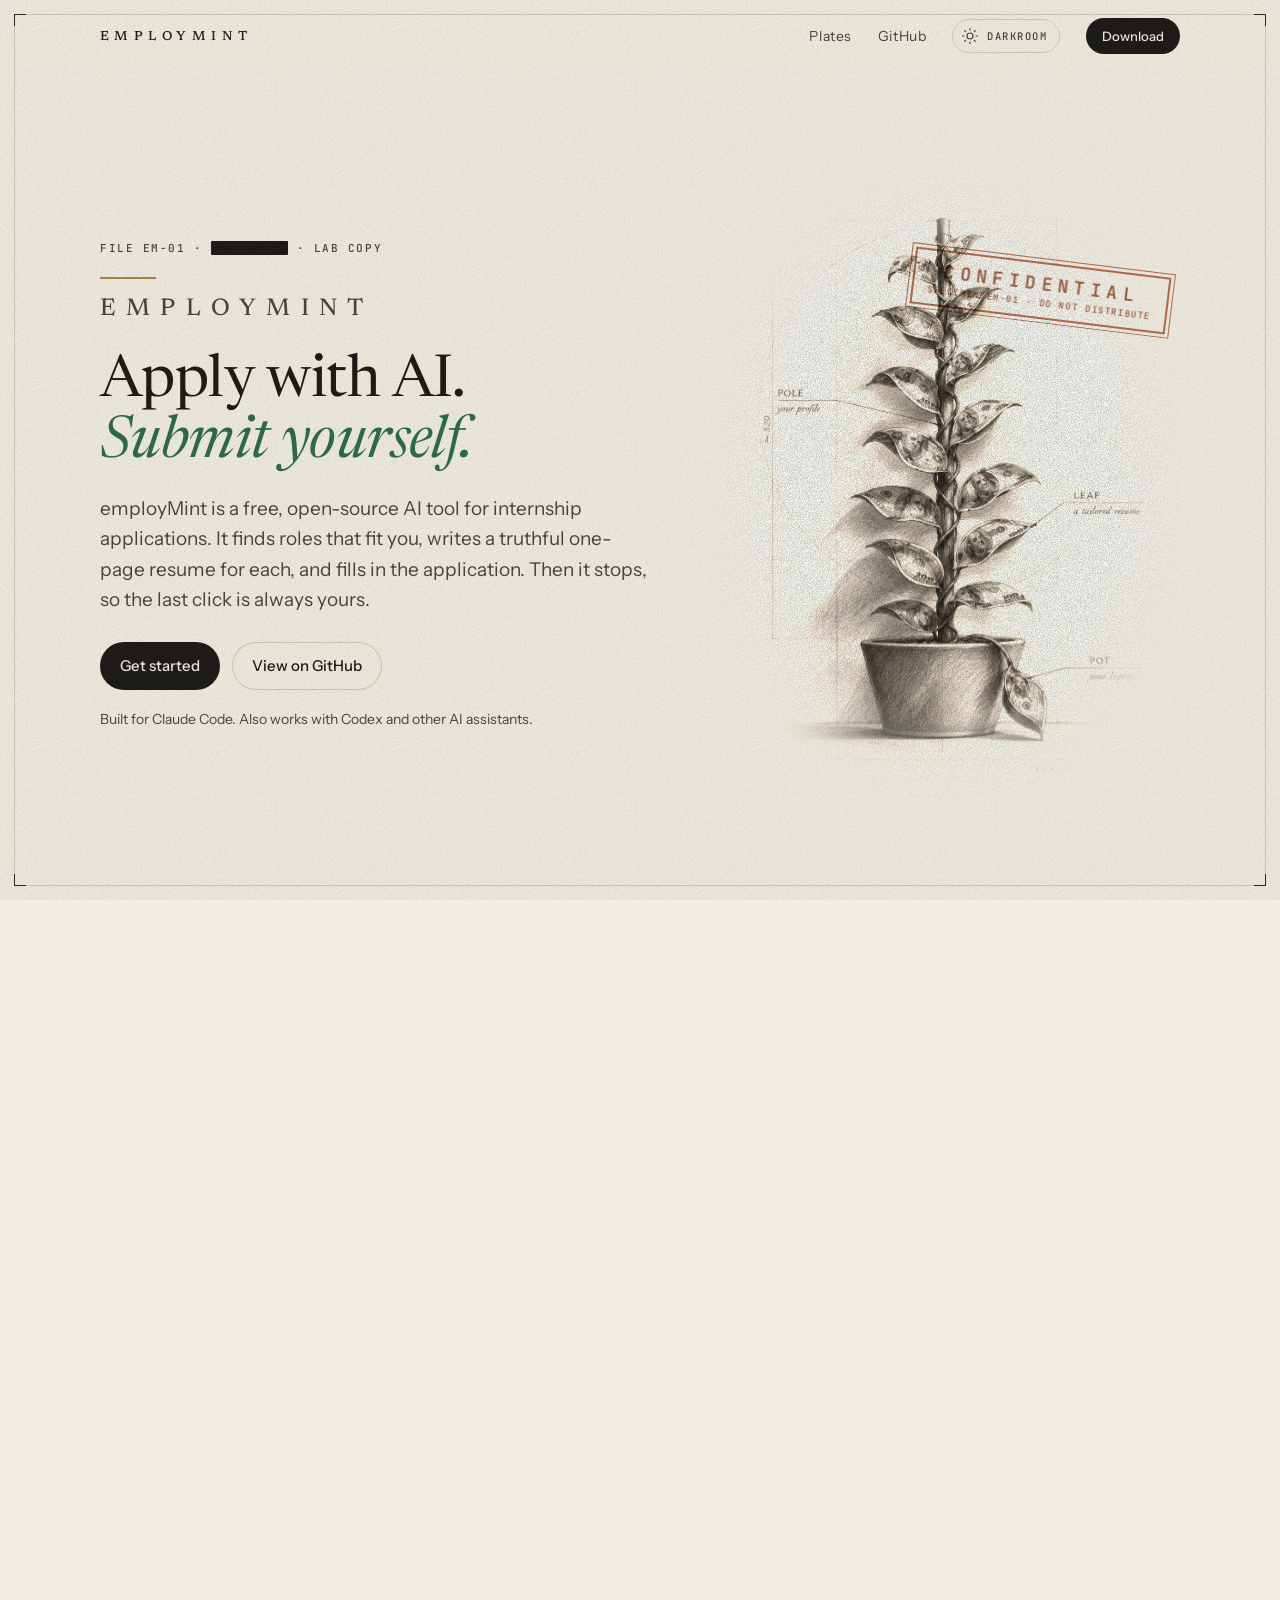
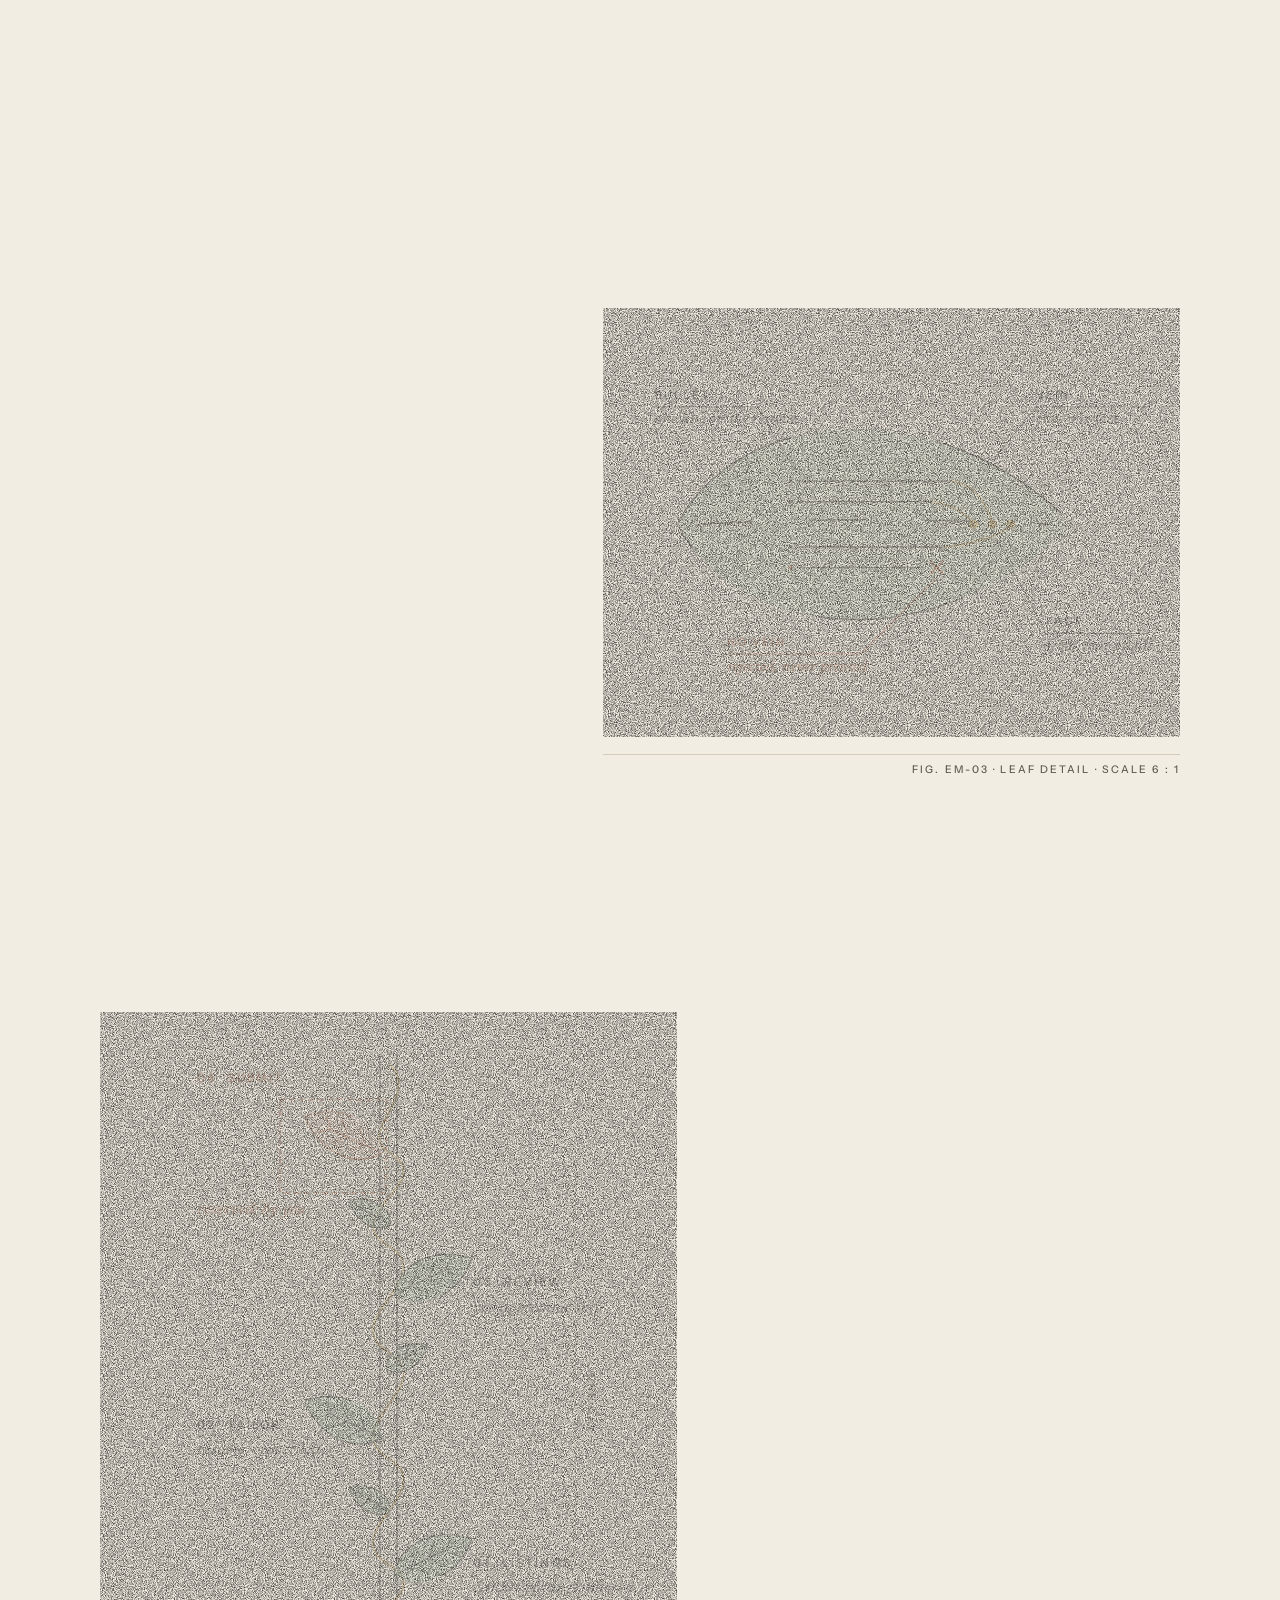
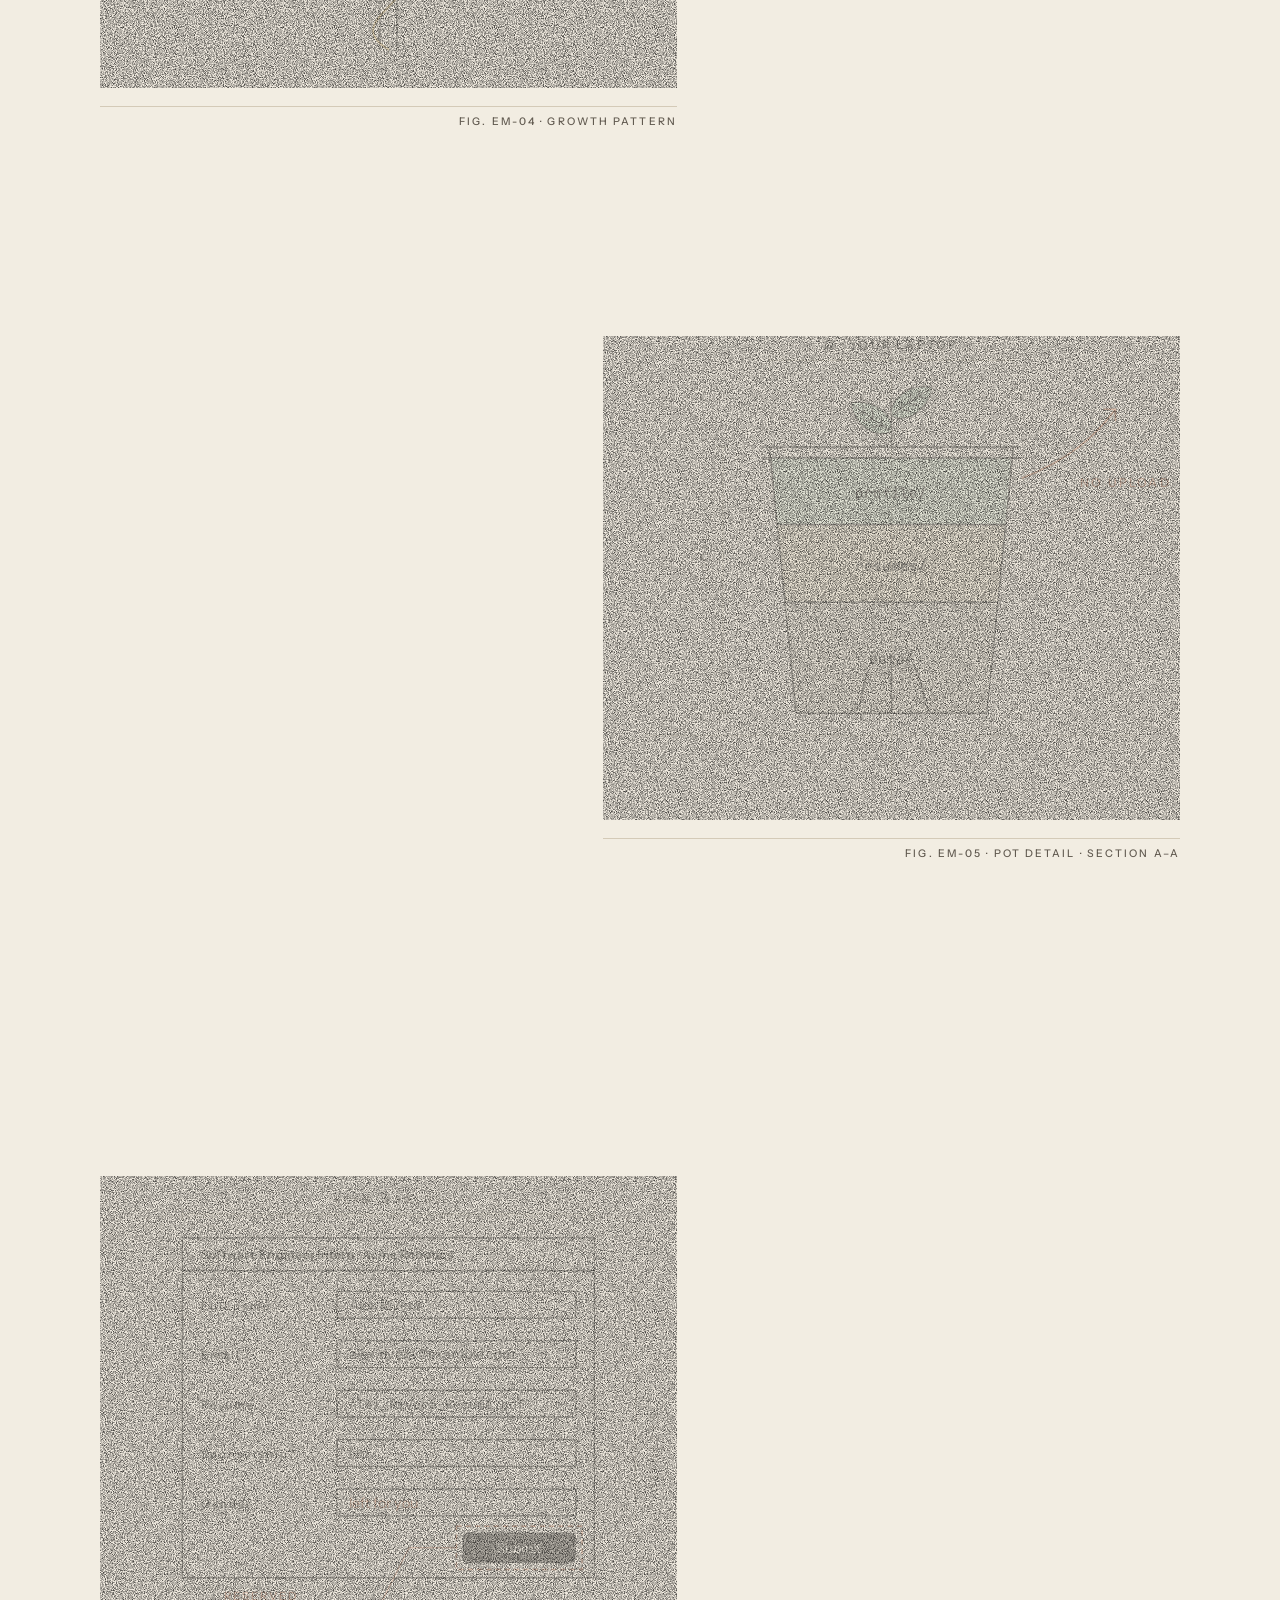
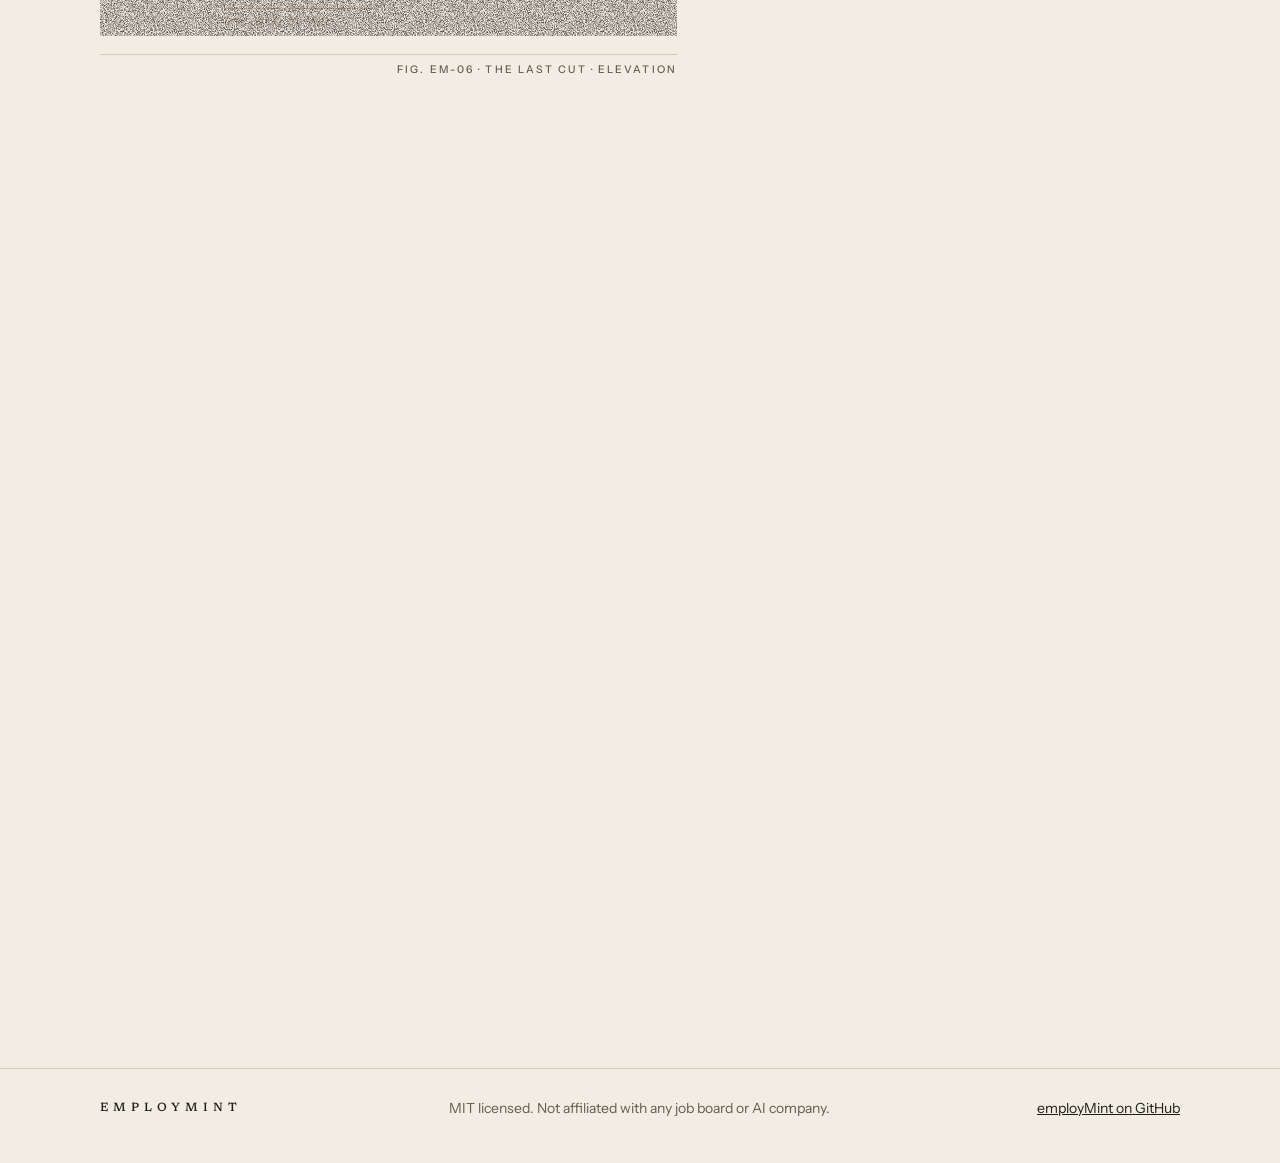
==== commit 0282b942: "employMint: update from source" ====
--- a/site/index.html
+++ b/site/index.html
@@ -25,7 +25,9 @@
   <link rel="preconnect" href="https://fonts.gstatic.com" crossorigin>
   <link href="https://fonts.googleapis.com/css2?family=Instrument+Sans:wght@400;500;600&family=JetBrains+Mono:wght@400;500&family=Newsreader:ital,opsz,wght@0,6..72,400;0,6..72,500;1,6..72,400&display=swap" rel="stylesheet">
   <link rel="stylesheet" href="styles.css">
-  <script>document.documentElement.classList.add("js");</script>
+  <!-- Runs before first paint: a saved light/dark choice applies with no flash of the other theme. -->
+  <script>(function () { var d = document.documentElement; d.classList.add("js");
+    try { var t = localStorage.getItem("employmint-theme"); if (t === "light" || t === "dark") d.setAttribute("data-theme", t); } catch (e) {} })();</script>
   <script src="main.js" defer></script>
   <script type="application/ld+json">
   {
@@ -79,6 +81,11 @@
       <nav aria-label="Main">
         <a href="#leaf-plate">Plates</a>
         <a href="https://github.com/kunalagarrwal/employMint">GitHub</a>
+        <button class="theme-toggle" type="button" aria-pressed="false" aria-label="Darkroom (dark mode)">
+          <svg class="sun" viewBox="0 0 24 24" aria-hidden="true"><circle cx="12" cy="12" r="4"/><path d="M12 2v2M12 20v2M4.9 4.9l1.4 1.4M17.7 17.7l1.4 1.4M2 12h2M20 12h2M4.9 19.1l1.4-1.4M17.7 6.3l1.4-1.4"/></svg>
+          <svg class="moon" viewBox="0 0 24 24" aria-hidden="true"><path d="M20 14.5A8 8 0 1 1 9.5 4a6.5 6.5 0 0 0 10.5 10.5Z"/></svg>
+          <span class="tt-label">Darkroom</span>
+        </button>
         <a class="btn btn-small" href="#get">Download</a>
       </nav>
     </div>
--- a/site/styles.css
+++ b/site/styles.css
@@ -27,8 +27,9 @@
   --film: url("data:image/svg+xml,%3Csvg xmlns='http://www.w3.org/2000/svg' width='160' height='160'%3E%3Cfilter id='n'%3E%3CfeTurbulence type='fractalNoise' baseFrequency='1.1' numOctaves='2' stitchTiles='stitch'/%3E%3CfeColorMatrix values='0 0 0 0 0 0 0 0 0 0 0 0 0 0 0 0 0 0 2.2 -.75'/%3E%3C/filter%3E%3Crect width='100%25' height='100%25' filter='url(%23n)'/%3E%3C/svg%3E");
   color-scheme: light dark;
 }
+/* Dark theme: when chosen with the toggle, or when the system is dark and light wasn't chosen. */
 @media (prefers-color-scheme: dark) {
-  :root {
+  :root:not([data-theme="light"]) {
     --paper: #171613;
     --paper-2: #1f1d1a;
     --card: #23211d;
@@ -52,6 +53,31 @@
     --film: url("data:image/svg+xml,%3Csvg xmlns='http://www.w3.org/2000/svg' width='160' height='160'%3E%3Cfilter id='n'%3E%3CfeTurbulence type='fractalNoise' baseFrequency='1.1' numOctaves='2' stitchTiles='stitch'/%3E%3CfeColorMatrix values='0 0 0 0 1 0 0 0 0 1 0 0 0 0 1 0 0 0 2.2 -.75'/%3E%3C/filter%3E%3Crect width='100%25' height='100%25' filter='url(%23n)'/%3E%3C/svg%3E");
   }
 }
+:root[data-theme="dark"] {
+  --paper: #171613;
+  --paper-2: #1f1d1a;
+  --card: #23211d;
+  --ink: #efe9dd;
+  --ink-2: #cfc7b8;
+  --muted: #a39b8d;
+  --line: #3a3630;
+  --graphite: #e4ddcf;
+  --construct: #5a5348;
+  --gold: #cfa95e;
+  --gold-ink: #d8b46c;
+  --mint: #7cc3a1;
+  --mint-ink: #10241b;
+  --mint-soft: #1f3329;
+  --leaf: #3d6b53;
+  --clay: #e08a63;
+  --clay-ink: #e08a63;
+  --clay-soft: #3b261c;
+  --grain: url("data:image/svg+xml,%3Csvg xmlns='http://www.w3.org/2000/svg' width='180' height='180'%3E%3Cfilter id='n'%3E%3CfeTurbulence type='fractalNoise' baseFrequency='.85' numOctaves='3' stitchTiles='stitch'/%3E%3CfeColorMatrix values='0 0 0 0 1 0 0 0 0 1 0 0 0 0 1 0 0 0 1.4 -.25'/%3E%3C/filter%3E%3Crect width='100%25' height='100%25' filter='url(%23n)'/%3E%3C/svg%3E");
+  --grain-opacity: .05;
+  --film: url("data:image/svg+xml,%3Csvg xmlns='http://www.w3.org/2000/svg' width='160' height='160'%3E%3Cfilter id='n'%3E%3CfeTurbulence type='fractalNoise' baseFrequency='1.1' numOctaves='2' stitchTiles='stitch'/%3E%3CfeColorMatrix values='0 0 0 0 1 0 0 0 0 1 0 0 0 0 1 0 0 0 2.2 -.75'/%3E%3C/filter%3E%3Crect width='100%25' height='100%25' filter='url(%23n)'/%3E%3C/svg%3E");
+  color-scheme: dark;
+}
+:root[data-theme="light"] { color-scheme: light; }
 
 *, *::before, *::after { box-sizing: border-box; }
 
@@ -85,11 +111,12 @@
 .skip:focus { left: 24px; }
 
 /* ---------- the sheet: grain, drafting frame, title block ---------- */
-.grain {
-  position: fixed; inset: -60px; z-index: 60; pointer-events: none;
+/* A fixed, clipped frame; only its inner layer jitters, so the grain never widens the page on phones. */
+.grain { position: fixed; inset: 0; z-index: 60; pointer-events: none; overflow: hidden; opacity: var(--grain-opacity); }
+.grain::before {
+  content: ""; position: absolute; inset: -60px;
   background-image: var(--grain); background-size: 180px 180px;
-  opacity: var(--grain-opacity); will-change: transform;
-  animation: grain .9s steps(6) infinite;
+  will-change: transform; animation: grain .9s steps(6) infinite;
 }
 @keyframes grain {
   0% { transform: translate3d(0, 0, 0); } 17% { transform: translate3d(-22px, 14px, 0); }
@@ -97,7 +124,7 @@
   67% { transform: translate3d(26px, 20px, 0); } 83% { transform: translate3d(-30px, 4px, 0); }
   100% { transform: translate3d(0, 0, 0); }
 }
-.hidden-tab .grain { animation-play-state: paused; }
+.hidden-tab .grain::before { animation-play-state: paused; }
 
 .frame { position: fixed; inset: 14px; border: 1px solid var(--line); pointer-events: none; z-index: 40; }
 .frame span { position: absolute; width: 12px; height: 12px; border: 0 solid var(--graphite); }
@@ -134,6 +161,28 @@
 .btn-quiet { background: transparent; color: var(--ink); box-shadow: inset 0 0 0 1px var(--line); }
 .btn-quiet:hover { background: var(--paper-2); color: var(--ink); }
 .btn-small { padding: 8px 16px; font-size: 13px; }
+/* Light / dark toggle: a darkroom switch */
+.theme-toggle {
+  display: inline-flex; align-items: center; gap: 8px; height: 34px; padding: 0 12px 0 8px; border-radius: 999px;
+  border: 1px solid var(--line); background: transparent; color: var(--ink-2); cursor: pointer;
+  font: 500 10.5px var(--mono); letter-spacing: .14em; text-transform: uppercase;
+}
+.theme-toggle:hover { color: var(--ink); border-color: var(--ink-2); }
+.theme-toggle svg { width: 18px; height: 18px; fill: none; stroke: currentColor; stroke-width: 1.6; stroke-linecap: round; }
+.theme-toggle .moon { display: none; }
+:root[data-theme="dark"] .theme-toggle .sun { display: none; }
+:root[data-theme="dark"] .theme-toggle .moon { display: block; }
+@media (prefers-color-scheme: dark) {
+  :root:not([data-theme="light"]) .theme-toggle .sun { display: none; }
+  :root:not([data-theme="light"]) .theme-toggle .moon { display: block; }
+}
+@media (max-width: 520px) {
+  .theme-toggle .tt-label { display: none; } .theme-toggle { padding: 0 8px; }
+  .nav nav { gap: 10px; } .brand { letter-spacing: .3em; font-size: 12px; } .btn-small { padding: 8px 13px; }
+  .schedule table { table-layout: fixed; font-size: 13px; }
+  .schedule th, .schedule td { padding: 8px 7px; overflow-wrap: anywhere; }
+  .schedule td:last-child { font-size: 14px; }
+}
 
 /* ---------- plates ---------- */
 /* Each plate exposes four 0-1 values that the drawing reads. Without JS (or with reduced motion) they stay 1: fully drawn. */
@@ -229,7 +278,7 @@
 
 /* ---------- the reveal: each image starts washed out under heavy grain and clears as it settles ---------- */
 .photo { position: relative; margin: 0; isolation: isolate; }
-.photo-hero { justify-self: center; width: min(100%, calc((100svh - 170px) * 1087 / 1447)); isolation: auto; }
+.photo-hero { justify-self: center; width: min(100%, calc((100svh - 170px) * 1087 / 1447)); isolation: auto; overflow: clip; }
 /* No edges: the drawing fades out in a soft oval, and multiply lets the page's own paper show through its paper
    (brightened first so its slightly grey paper reads as white). The oval grows from the centre as it develops. */
 .photo-hero {
@@ -251,7 +300,8 @@
   background: radial-gradient(ellipse at 50% 45%, #fff 0%, rgba(255,255,255,.85) 40%, rgba(255,255,255,0) 75%); }
 .photo.flashing .flash { animation: flash .7s cubic-bezier(.1,.8,.2,1); }
 @keyframes flash { 0% { opacity: 0; } 5% { opacity: .95; } 12% { opacity: .55; } 16% { opacity: .8; } 100% { opacity: 0; } }
-@media (prefers-color-scheme: dark) { .photo .flash { mix-blend-mode: screen; } }
+@media (prefers-color-scheme: dark) { :root:not([data-theme="light"]) .photo .flash { mix-blend-mode: screen; } }
+:root[data-theme="dark"] .photo .flash { mix-blend-mode: screen; }
 
 /* Classified-file details */
 .file-line { font: 500 11px var(--mono); letter-spacing: .14em; color: var(--muted); margin-bottom: clamp(12px, 2.4vh, 22px); }
@@ -264,7 +314,8 @@
 }
 .confidential span { font: 600 18px var(--mono); letter-spacing: .3em; text-transform: uppercase; }
 .confidential small { font: 500 9px var(--mono); letter-spacing: .18em; text-transform: uppercase; }
-@media (prefers-color-scheme: dark) { .confidential { mix-blend-mode: normal; } }
+@media (prefers-color-scheme: dark) { :root:not([data-theme="light"]) .confidential { mix-blend-mode: normal; } }
+:root[data-theme="dark"] .confidential { mix-blend-mode: normal; }
 .photo .wash { position: absolute; inset: 0; background: var(--paper); opacity: calc((1 - var(--clear)) * .7); pointer-events: none; z-index: 1; }
 .photo .fgrain {
   position: absolute; inset: -40px; z-index: 2; pointer-events: none;
@@ -277,7 +328,8 @@
 .hidden-tab .photo .fgrain { animation-play-state: paused; }
 /* Paper drawings would glare on a dark page: show them as chalk on dark paper instead. */
 /* Dark mode: chalk on dark paper. Lighten keeps only the light lines; the drawing's dark paper disappears into the page. */
-@media (prefers-color-scheme: dark) { .photo-hero img { filter: invert(.92) hue-rotate(180deg) brightness(.6) contrast(1.2) sepia(.15); mix-blend-mode: lighten; } }
+@media (prefers-color-scheme: dark) { :root:not([data-theme="light"]) .photo-hero img { filter: invert(.92) hue-rotate(180deg) brightness(.6) contrast(1.2) sepia(.15); mix-blend-mode: lighten; } }
+:root[data-theme="dark"] .photo-hero img { filter: invert(.92) hue-rotate(180deg) brightness(.6) contrast(1.2) sepia(.15); mix-blend-mode: lighten; }
 
 /* ---------- field recording (video placeholder) ---------- */
 .film { position: relative; max-width: 940px; aspect-ratio: 16 / 9; border: 1px solid var(--line);
@@ -361,7 +413,7 @@
 @media (prefers-reduced-motion: reduce) {
   html { scroll-behavior: auto; }
   .js .reveal { opacity: 1; transform: none; }
-  .grain, .photo .fgrain { animation: none; }
+  .grain::before, .photo .fgrain { animation: none; }
   .photo.flashing .flash { animation: none; }
   .btn, .stamp { transition: none; }
 }
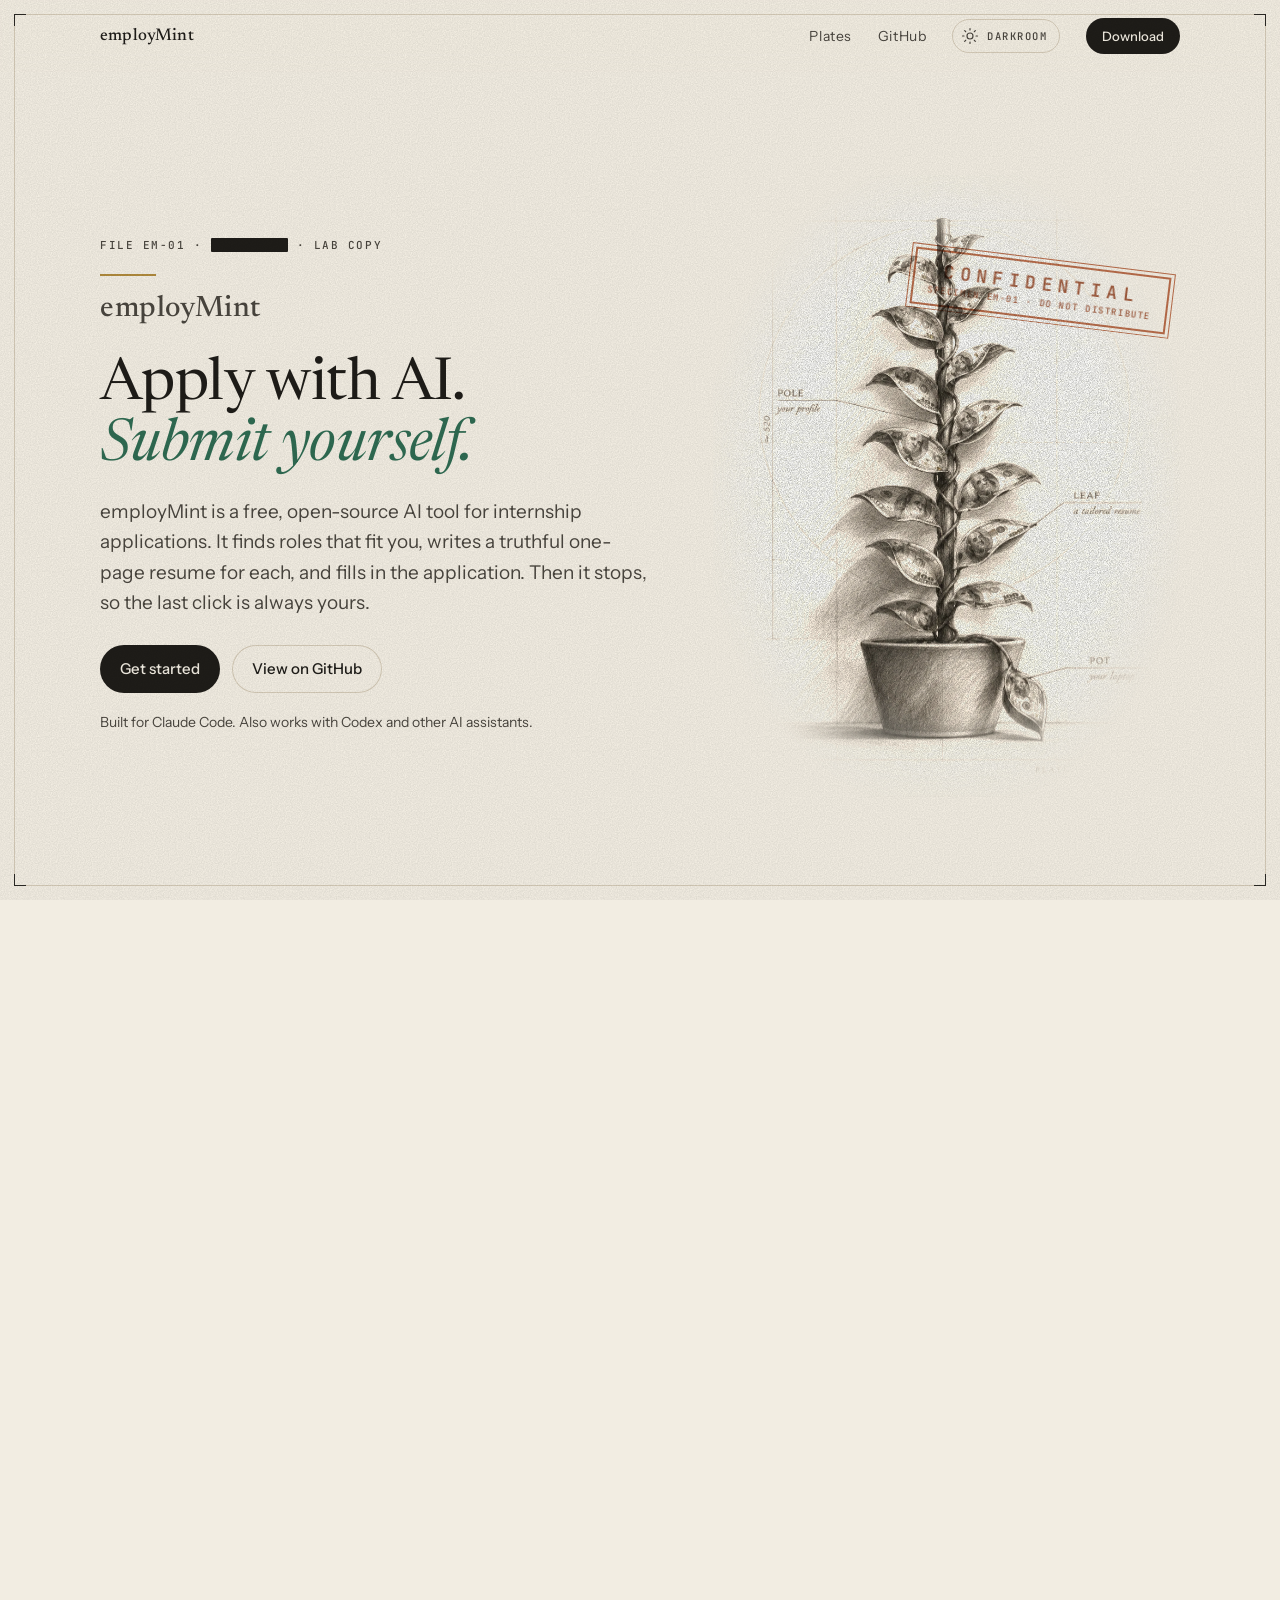
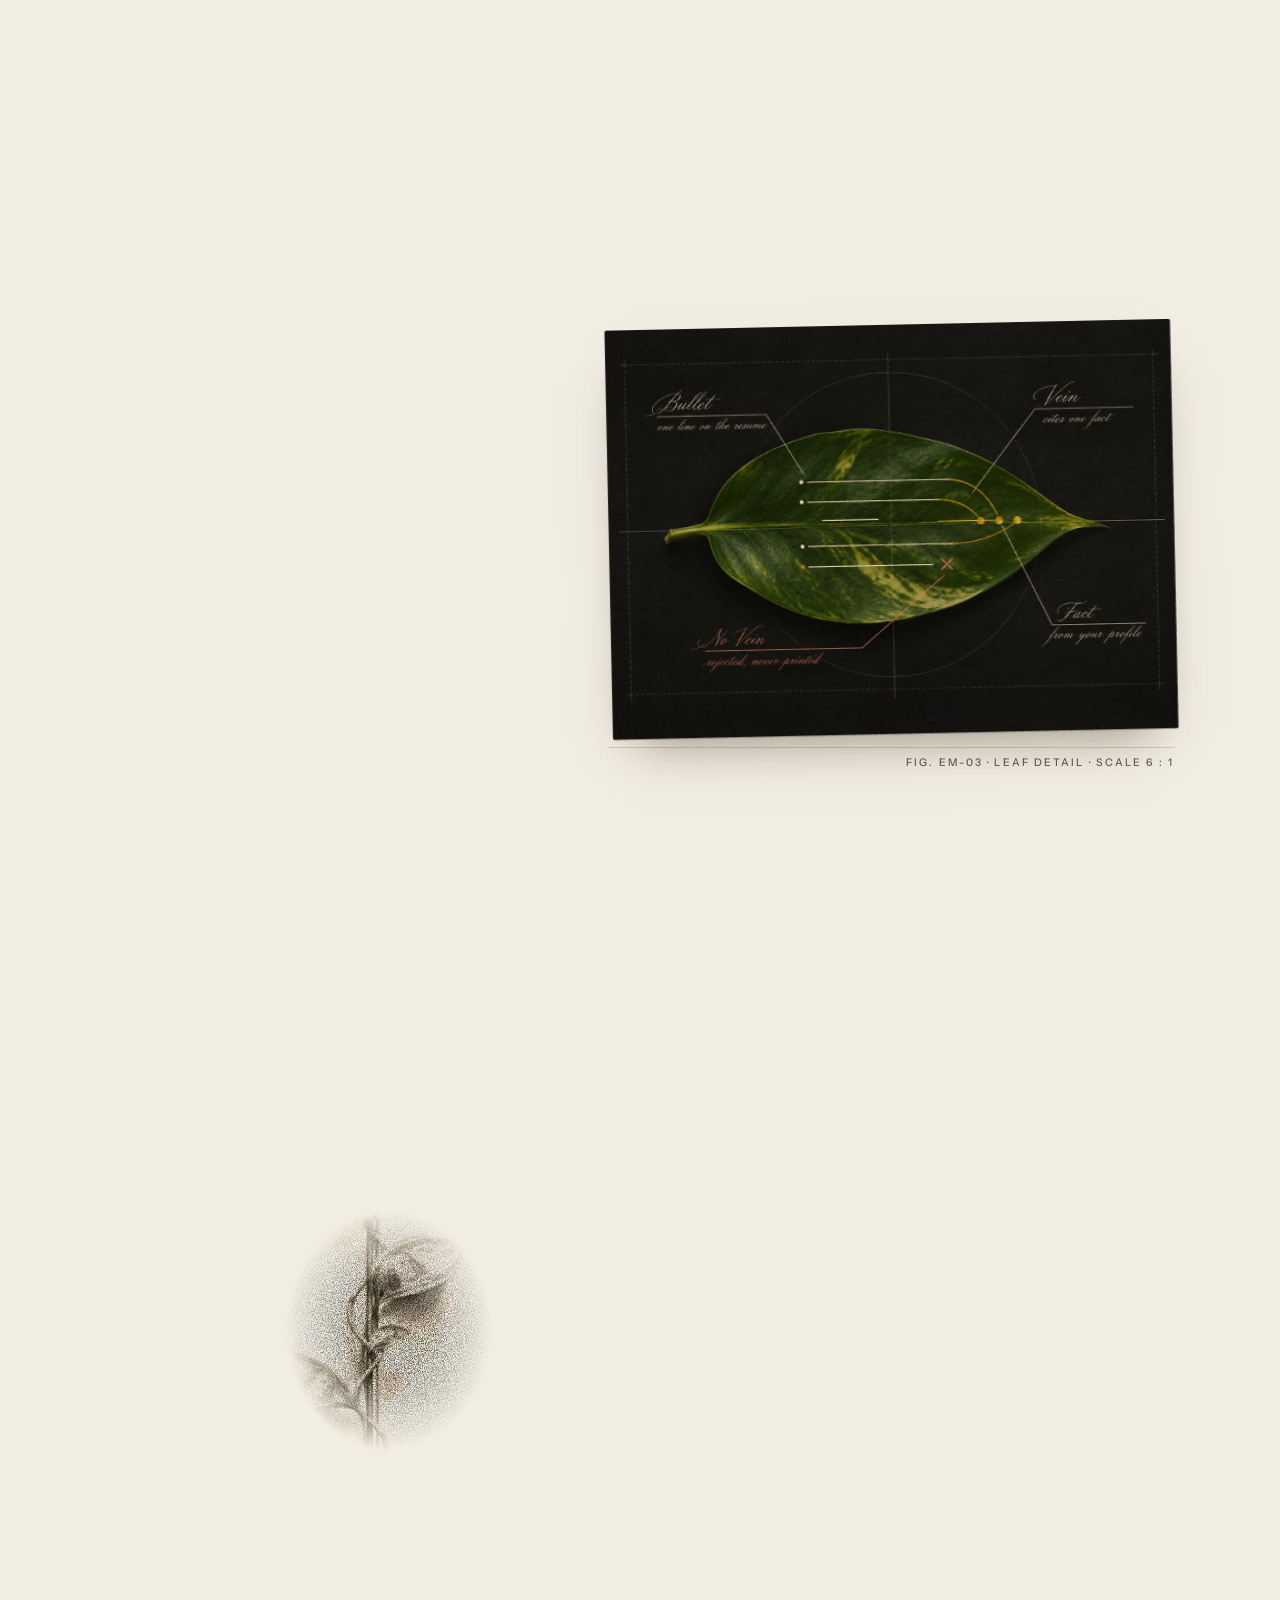
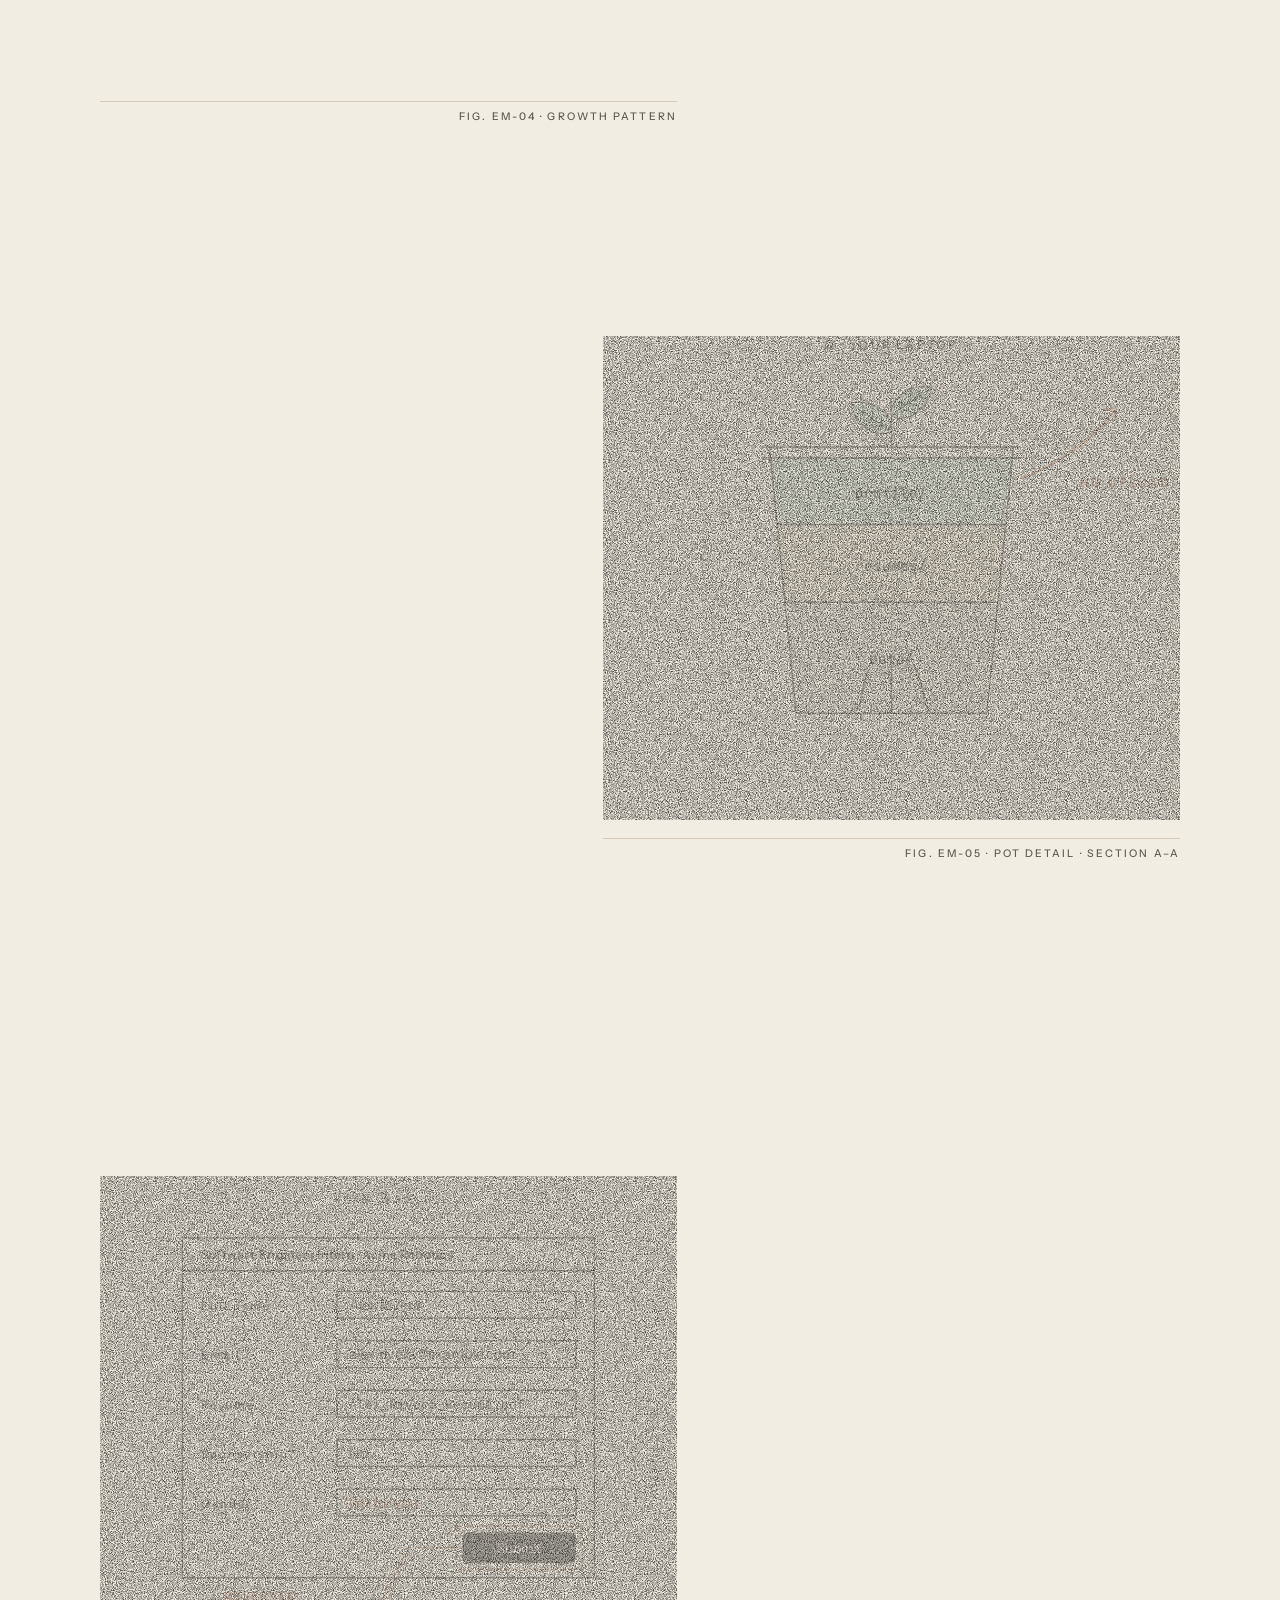
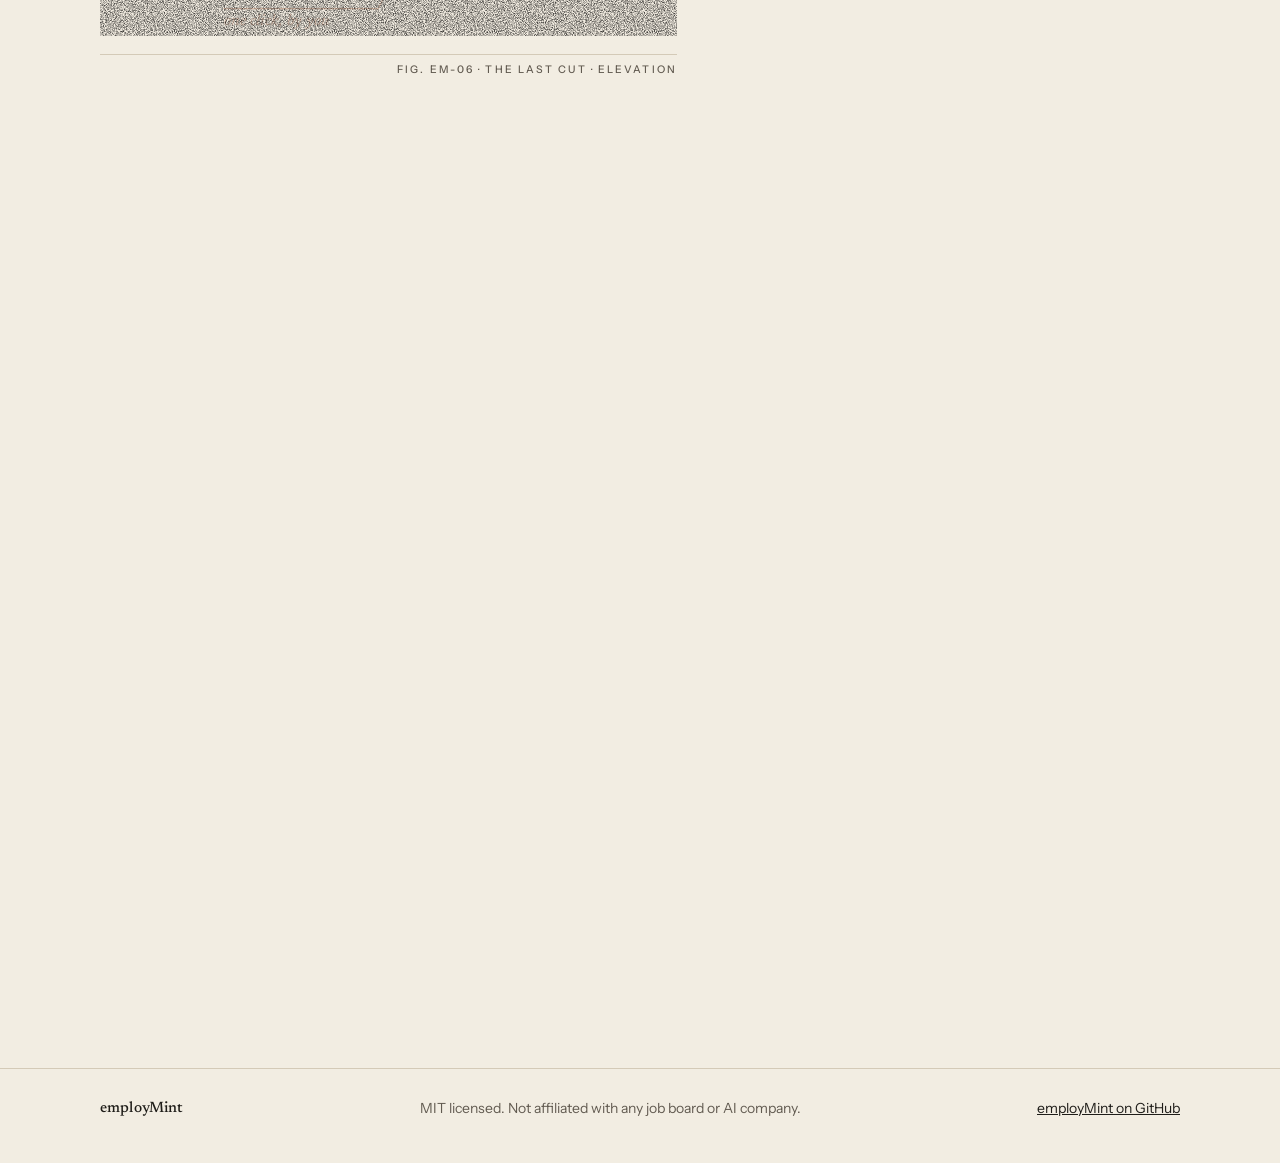
==== commit db597a4c: "employMint: update from source" ====
--- a/site/index.html
+++ b/site/index.html
@@ -77,7 +77,7 @@
 
   <header class="nav">
     <div class="wrap nav-inner">
-      <a class="brand" href="#top" aria-label="employMint home">EMPLOYMINT</a>
+      <a class="brand" href="#top" aria-label="employMint home">employMint</a>
       <nav aria-label="Main">
         <a href="#leaf-plate">Plates</a>
         <a href="https://github.com/kunalagarrwal/employMint">GitHub</a>
@@ -99,7 +99,7 @@
         <div class="plate-text">
           <p class="file-line" aria-hidden="true">FILE EM-01 · <span class="redact">REDACTED</span> · LAB COPY</p>
           <p class="rule" aria-hidden="true"></p>
-          <p class="specimen">EMPLOYMINT</p>
+          <p class="specimen">employMint</p>
                     <h1 id="hero-title">Apply with AI.<br><em>Submit yourself.</em></h1>
           <p class="lede">employMint is a free, open-source AI tool for internship applications. It finds roles that fit you, writes a truthful one-page resume for each, and fills in the application. Then it stops, so the last click is always yours.</p>
           <div class="actions">
@@ -149,41 +149,8 @@
             <div><dt>No vein</dt><dd>rejected by the checker</dd></div>
           </dl>
         </div>
-        <figure class="drawing photo">
-          <svg viewBox="0 0 560 420" role="img" aria-labelledby="leafd-title leafd-desc">
-            <title id="leafd-title">Plate III, leaf detail</title>
-            <desc id="leafd-desc">One large leaf drawn as a resume page. Each line of text is joined by a vein to a fact node on the stem. One line has no vein and is marked rejected.</desc>
-            <g class="k">
-              <path d="M30 210 H530 M280 40 V380" pathLength="1"/>
-              <path d="M130 210 A150 150 0 1 1 430 210 A150 150 0 1 1 130 210" pathLength="1"/>
-            </g>
-            <g class="kd"><path d="M40 40 H520 V380 H40 Z"/></g>
-            <g class="lf lf-big">
-              <use href="#leaf-outline" transform="translate(72 210) scale(6)"/>
-            </g>
-            <g class="i">
-              <path d="M188 168 H338 M188 188 H318 M188 232 H332 M188 252 H310" pathLength="1"/>
-              <path class="gold" d="M338 168 C360 170 372 190 378 209 M318 188 C340 190 352 200 360 209 M332 232 C356 230 384 222 396 211" pathLength="1"/>
-            </g>
-            <g class="w">
-              <circle cx="378" cy="210" r="4.5" class="node"/>
-              <circle cx="360" cy="210" r="4.5" class="node"/>
-              <circle cx="396" cy="210" r="4.5" class="node"/>
-              <circle cx="182" cy="168" r="2"/><circle cx="182" cy="188" r="2"/><circle cx="182" cy="232" r="2"/><circle cx="182" cy="252" r="2" class="node-clay"/>
-              <path class="x-clay" d="M318 246 L330 258 M330 246 L318 258"/>
-            </g>
-            <g class="t">
-              <path d="M188 160 L150 96 H50" pathLength="1"/>
-              <text x="50" y="88">BULLET</text><text x="50" y="112" class="t-sub">one line on the resume</text>
-              <path d="M352 182 L420 96 H530" pathLength="1"/>
-              <text x="420" y="88">VEIN</text><text x="420" y="112" class="t-sub">cites one fact</text>
-              <path d="M378 216 L430 316 H530" pathLength="1"/>
-              <text x="430" y="308">FACT</text><text x="430" y="332" class="t-sub">from your profile</text>
-              <path class="clay" d="M324 262 L250 336 H120" pathLength="1"/>
-              <text x="120" y="328" class="clay-text">NO VEIN</text><text x="120" y="352" class="t-sub clay-text">rejected, never printed</text>
-            </g>
-          </svg>
-          <span class="wash" aria-hidden="true"></span><span class="fgrain" aria-hidden="true"></span><span class="flash" aria-hidden="true"></span>
+        <figure class="photo photo-print">
+          <span class="print"><img src="img/plate-3.webp" width="1474" height="1067" loading="lazy" alt="Figure EM-03, leaf detail: a real leaf on black, its lines labelled bullet, one line on the resume; vein, cites one fact; fact, from your profile; and one line marked no vein, rejected, never printed."><span class="fgrain" aria-hidden="true"></span><span class="flash" aria-hidden="true"></span></span>
           <figcaption class="caption">Fig. EM-03 · Leaf detail · scale 6 : 1</figcaption>
         </figure>
       </div>
@@ -192,39 +159,8 @@
     <!-- PLATE IV: GROWTH PATTERN / how it works -->
     <section class="plate" id="growth" data-plate="04" data-name="Growth pattern" aria-labelledby="growth-title">
       <div class="wrap plate-grid plate-grid-flip">
-        <figure class="drawing drawing-tall photo">
-          <svg viewBox="0 0 440 640" role="img" aria-labelledby="grow-title grow-desc">
-            <title id="grow-title">Plate IV, growth pattern</title>
-            <desc id="grow-desc">A vine climbs a pole through four nodes, bottom to top: listings, tailor, review, and submit. The top node is outlined and reserved for you.</desc>
-            <g class="k">
-              <path d="M220 30 V610" pathLength="1"/>
-              <path d="M396 132 V530 M390 132 H402 M390 530 H402" pathLength="1"/>
-            </g>
-            <g class="kd"><path d="M40 530 H380 M40 400 H380 M40 266 H380 M40 132 H380"/></g>
-            <g class="i">
-              <path d="M212 40 V600 M228 40 V600" pathLength="1"/>
-              <path class="gold" d="M220 600 C170 570 270 550 220 520 C170 490 270 450 220 420 C170 390 270 350 220 320 C170 290 270 250 220 220 C170 190 270 160 220 132 C190 112 250 80 222 50" pathLength="1"/>
-            </g>
-            <g class="lf">
-              <use href="#leaf" transform="translate(226 530) rotate(-25) scale(1.25)"/>
-              <use href="#leaf" transform="translate(214 400) rotate(-155) scale(1.25)"/>
-              <use href="#leaf" transform="translate(226 266) rotate(-25) scale(1.25)"/>
-              <use href="#leaf" transform="translate(222 470) rotate(-150) scale(.7)"/>
-              <use href="#leaf" transform="translate(218 336) rotate(-30) scale(.7)"/>
-              <use href="#leaf" transform="translate(222 200) rotate(-150) scale(.7)"/>
-            </g>
-            <g class="lf lf-clay">
-              <use href="#leaf" transform="translate(214 132) rotate(-155) scale(1.25)"/>
-            </g>
-            <g class="kd kd-clay"><path d="M118 82 H218 V170 H118 Z"/></g>
-            <g class="t">
-              <text x="300" y="522">01 · LISTINGS</text><text x="300" y="546" class="t-sub">5,000+ postings, filtered</text>
-              <text x="40" y="392">02 · TAILOR</text><text x="40" y="416" class="t-sub">resume + cover letter</text>
-              <text x="300" y="258">03 · REVIEW</text><text x="300" y="282" class="t-sub">you approve or skip</text>
-              <text x="40" y="66" class="clay-text">04 · SUBMIT</text><text x="40" y="190" class="t-sub clay-text">reserved: by you</text>
-              <text x="408" y="340" class="t-dim" transform="rotate(90 408 340)">ONE DAY</text>
-            </g>
-          </svg>
+        <figure class="drawing drawing-tall photo photo-paper">
+          <img src="img/plate-4.webp" width="1136" height="1385" loading="lazy" alt="Figure EM-04, growth pattern: a pencil drawing of a vine climbing a pole through four steps, bottom to top: listings, 5,000+ postings filtered; tailor, resume and cover letter; review, you approve or skip; submit, reserved: by you. The whole climb takes one day.">
           <span class="wash" aria-hidden="true"></span><span class="fgrain" aria-hidden="true"></span><span class="flash" aria-hidden="true"></span>
           <figcaption class="caption">Fig. EM-04 · Growth pattern</figcaption>
         </figure>
@@ -397,7 +333,7 @@
 
   <footer class="footer">
     <div class="wrap footer-inner">
-      <span class="brand brand-small">EMPLOYMINT</span>
+      <span class="brand brand-small">employMint</span>
       <span class="muted">MIT licensed. Not affiliated with any job board or AI company.</span>
       <a href="https://github.com/kunalagarrwal/employMint">employMint on GitHub</a>
     </div>
--- a/site/styles.css
+++ b/site/styles.css
@@ -147,7 +147,7 @@
 /* ---------- nav ---------- */
 .nav { position: sticky; top: 0; z-index: 30; background: color-mix(in srgb, var(--paper) 90%, transparent); backdrop-filter: blur(8px); }
 .nav-inner { display: flex; align-items: center; justify-content: space-between; height: 72px; }
-.brand { text-decoration: none; font: 500 13px var(--serif); letter-spacing: .42em; }
+.brand { text-decoration: none; font: 500 17px var(--serif); letter-spacing: .01em; }
 .nav nav { display: flex; align-items: center; gap: 26px; font-size: 14px; }
 .nav nav a:not(.btn) { text-decoration: none; color: var(--ink-2); letter-spacing: .04em; }
 .nav nav a:not(.btn):hover { color: var(--ink); }
@@ -168,6 +168,11 @@
   font: 500 10.5px var(--mono); letter-spacing: .14em; text-transform: uppercase;
 }
 .theme-toggle:hover { color: var(--ink); border-color: var(--ink-2); }
+::view-transition-old(root), ::view-transition-new(root) { animation: none; mix-blend-mode: normal; }
+::view-transition-new(root) { z-index: 9999; }
+.theme-fade, .theme-fade *, .theme-fade *::before, .theme-fade *::after {
+  transition: background-color .5s ease, color .5s ease, border-color .5s ease, fill .5s ease, stroke .5s ease, opacity .5s ease !important;
+}
 .theme-toggle svg { width: 18px; height: 18px; fill: none; stroke: currentColor; stroke-width: 1.6; stroke-linecap: round; }
 .theme-toggle .moon { display: none; }
 :root[data-theme="dark"] .theme-toggle .sun { display: none; }
@@ -178,7 +183,7 @@
 }
 @media (max-width: 520px) {
   .theme-toggle .tt-label { display: none; } .theme-toggle { padding: 0 8px; }
-  .nav nav { gap: 10px; } .brand { letter-spacing: .3em; font-size: 12px; } .btn-small { padding: 8px 13px; }
+  .nav nav { gap: 10px; } .brand { font-size: 16px; } .btn-small { padding: 8px 13px; }
   .schedule table { table-layout: fixed; font-size: 13px; }
   .schedule th, .schedule td { padding: 8px 7px; overflow-wrap: anywhere; }
   .schedule td:last-child { font-size: 14px; }
@@ -191,8 +196,7 @@
   min-height: calc(100svh - 72px); display: flex; flex-direction: column; justify-content: center;
   scroll-snap-align: start; scroll-snap-stop: always; }
 .footer { scroll-snap-align: end; }
-/* With a mouse or trackpad, main.js pages one plate per gesture, so the browser's own snapping steps aside. */
-html.paged { scroll-snap-type: none; scroll-behavior: auto; }
+
 .plate-grid { display: grid; grid-template-columns: .85fr 1.15fr; gap: clamp(32px, 6vw, 96px); align-items: center; }
 .plate-grid-flip { grid-template-columns: 1.15fr .85fr; }
 .plate-grid > * { min-width: 0; }
@@ -200,7 +204,7 @@
 .plate-hero .plate-grid { grid-template-columns: minmax(0, 1fr) minmax(0, .85fr); gap: clamp(24px, 5vw, 80px); }
 .plate-hero { padding-block: clamp(12px, 3vh, 40px); }
 .rule { width: 56px; height: 2px; background: var(--gold); }
-.specimen { font: 500 clamp(15px, min(1.9vw, 2.9vh), 26px) var(--serif); letter-spacing: .42em; margin-top: clamp(10px, 2vh, 22px); }
+.specimen { font: 500 clamp(18px, min(2.3vw, 3.4vh), 30px) var(--serif); letter-spacing: .02em; margin-top: clamp(10px, 2vh, 22px); }
 .latin { font: italic 400 18px var(--serif); color: var(--ink-2); margin-top: 4px; }
 h1 { margin-top: clamp(14px, 3.4vh, 40px); font-size: clamp(30px, min(4.6vw, 7.4vh), 62px); line-height: 1.04; letter-spacing: -0.01em; text-wrap: balance; }
 h1 em { color: var(--mint); }
@@ -327,9 +331,43 @@
 .drawing.photo .wash, .drawing.photo .fgrain { bottom: 40px; }
 .hidden-tab .photo .fgrain { animation-play-state: paused; }
 /* Paper drawings would glare on a dark page: show them as chalk on dark paper instead. */
+/* Dark mode for paper plates and prints */
+:root[data-theme="dark"] .photo-paper img { filter: invert(.94) hue-rotate(180deg) brightness(.72) contrast(1.9) sepia(.15); mix-blend-mode: lighten; }
+@media (prefers-color-scheme: dark) { :root:not([data-theme="light"]) .photo-paper img { filter: invert(.94) hue-rotate(180deg) brightness(.72) contrast(1.9) sepia(.15); mix-blend-mode: lighten; } }
+:root[data-theme="dark"] .photo-print .print { box-shadow: none; transform: scale(calc(1.04 - var(--clear) * .04)); overflow: visible;
+  -webkit-mask-image: radial-gradient(ellipse 52% 54% at 50% 50%, #000 62%, transparent 100%); mask-image: radial-gradient(ellipse 52% 54% at 50% 50%, #000 62%, transparent 100%); }
+@media (prefers-color-scheme: dark) { :root:not([data-theme="light"]) .photo-print .print { box-shadow: none; transform: scale(calc(1.04 - var(--clear) * .04)); overflow: visible;
+  -webkit-mask-image: radial-gradient(ellipse 52% 54% at 50% 50%, #000 62%, transparent 100%); mask-image: radial-gradient(ellipse 52% 54% at 50% 50%, #000 62%, transparent 100%); } }
+:root[data-theme="dark"] .photo-paper .fgrain { opacity: calc(.06 + (1 - var(--clear)) * .3); }
+@media (prefers-color-scheme: dark) { :root:not([data-theme="light"]) .photo-paper .fgrain { opacity: calc(.06 + (1 - var(--clear)) * .3); } }
 /* Dark mode: chalk on dark paper. Lighten keeps only the light lines; the drawing's dark paper disappears into the page. */
 @media (prefers-color-scheme: dark) { :root:not([data-theme="light"]) .photo-hero img { filter: invert(.92) hue-rotate(180deg) brightness(.6) contrast(1.2) sepia(.15); mix-blend-mode: lighten; } }
 :root[data-theme="dark"] .photo-hero img { filter: invert(.92) hue-rotate(180deg) brightness(.6) contrast(1.2) sepia(.15); mix-blend-mode: lighten; }
+
+/* Paper plates (pencil drawings) blend into the page like the specimen; the caption stays crisp. */
+.photo-paper { --r: calc(14% + var(--clear) * 70%); overflow: clip; isolation: auto;
+  --m: radial-gradient(ellipse 50% 50% at 50% 47%, #000 var(--r), transparent calc(var(--r) + 22%)); }
+.photo-paper img {
+  display: block; width: auto; max-width: 100%; max-height: calc(100svh - 230px); margin-inline: auto;
+  mix-blend-mode: multiply; filter: brightness(1.12) contrast(1.18) sepia(.08);
+  opacity: calc(.22 + var(--clear) * .78); transform: scale(calc(1.05 - var(--clear) * .05));
+  -webkit-mask-image: var(--m); mask-image: var(--m);
+}
+.photo-paper .wash { display: none; }
+/* the grain sits only where the drawing is, so there is no box around it */
+.photo-paper .fgrain { inset: 0 0 40px; -webkit-mask-image: var(--m); mask-image: var(--m); }
+/* Photographs are shown as mounted prints in the file; in the darkroom their black ground dissolves into the page. */
+.photo-print { margin: 0; padding: 10px 6px 0; }
+/* The print, its grain and its flash tilt and clip together, so nothing pokes out as a box. */
+.photo-print .print {
+  position: relative; display: block; overflow: hidden; border-radius: 2px;
+  transform: rotate(-1.2deg) scale(calc(1.04 - var(--clear) * .04));
+  box-shadow: 0 1px 0 rgba(0,0,0,.05), 0 26px 50px -26px rgba(40,30,10,.5);
+  opacity: calc(.3 + var(--clear) * .7);
+}
+.photo-print .print img { display: block; width: 100%; height: auto; }
+.photo-print .fgrain { inset: -40px; mix-blend-mode: screen; }
+.photo-print .flash { inset: 0; }
 
 /* ---------- field recording (video placeholder) ---------- */
 .film { position: relative; max-width: 940px; aspect-ratio: 16 / 9; border: 1px solid var(--line);
@@ -378,7 +416,7 @@
 
 .footer { padding: 28px 0 44px; border-top: 1px solid var(--line); font-size: 14px; }
 .footer-inner { display: flex; align-items: center; justify-content: space-between; gap: 16px; flex-wrap: wrap; }
-.brand-small { font: 500 12px var(--serif); letter-spacing: .42em; }
+.brand-small { font: 500 15px var(--serif); letter-spacing: .01em; }
 
 /* ---------- scroll-linked text (main.js sets these every frame) ---------- */
 .js .reveal { opacity: 0; transform: translate3d(0, 40px, 0); will-change: transform, opacity; }
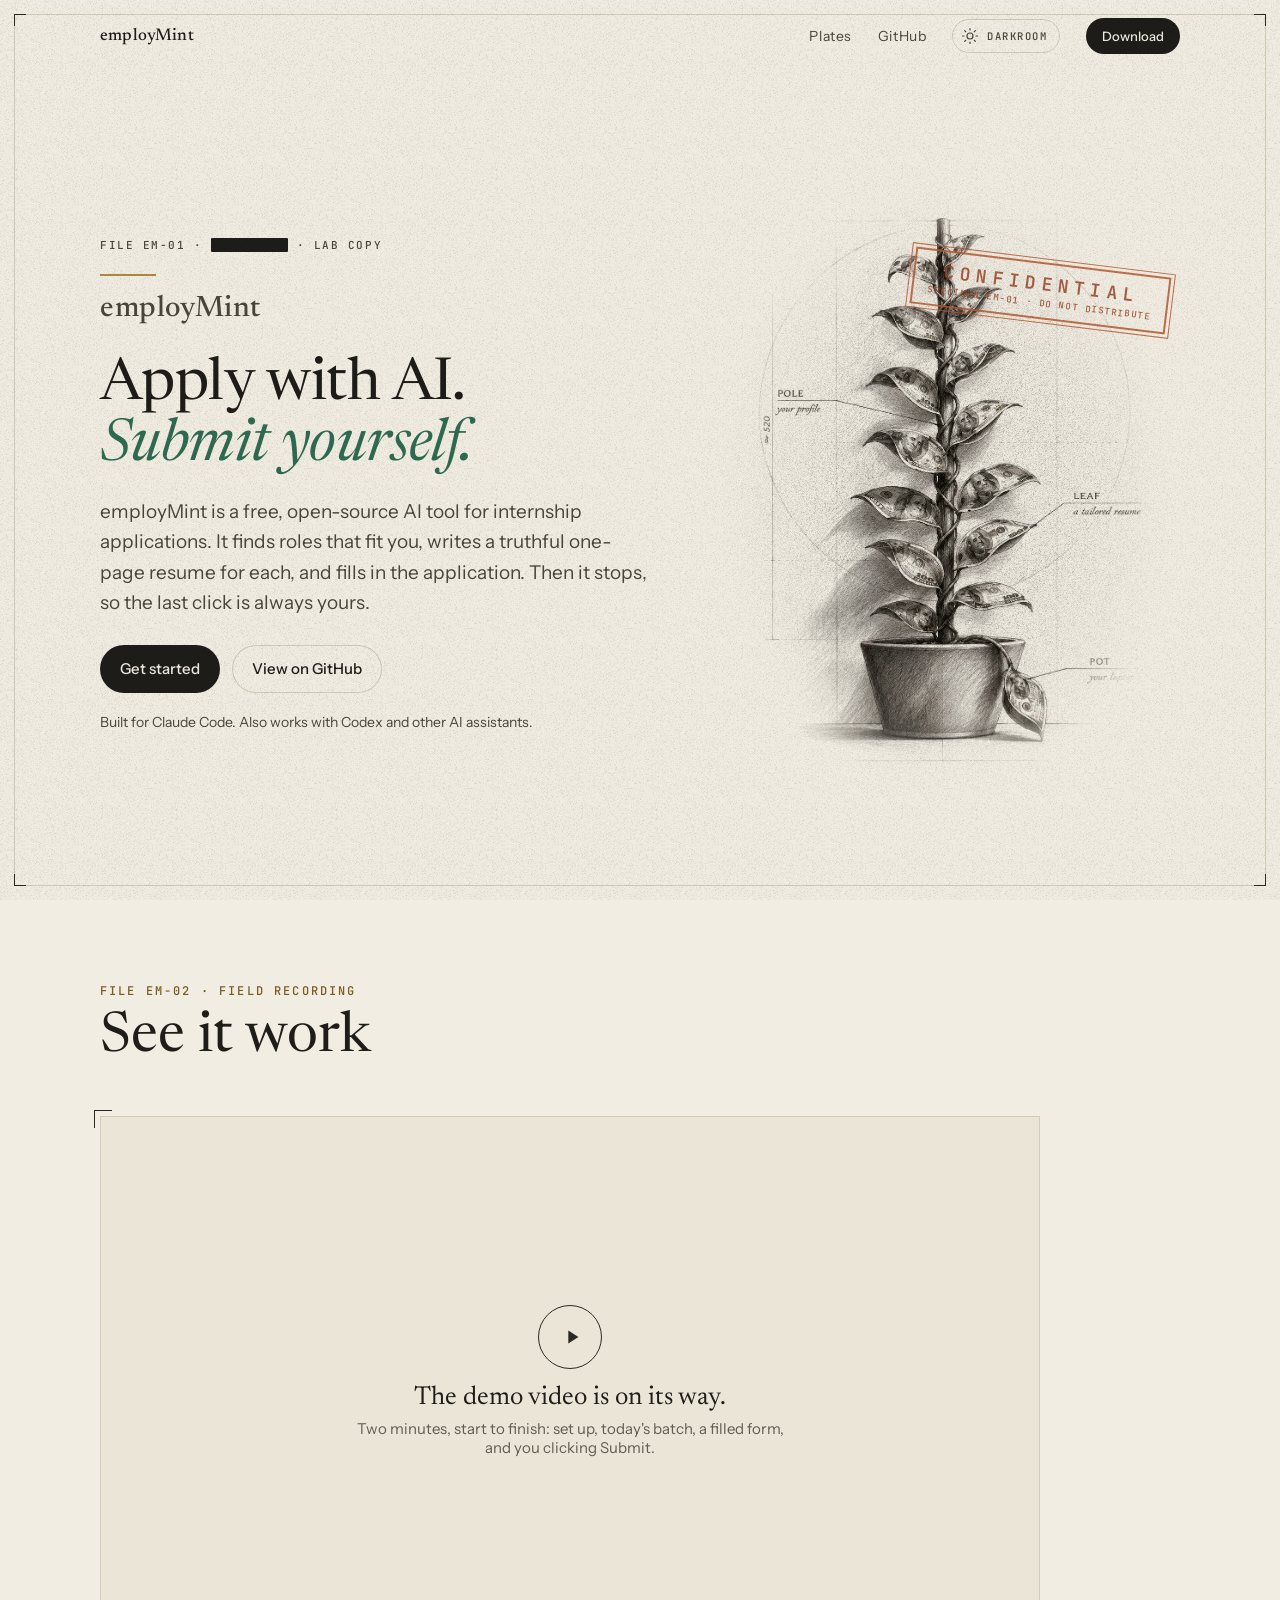
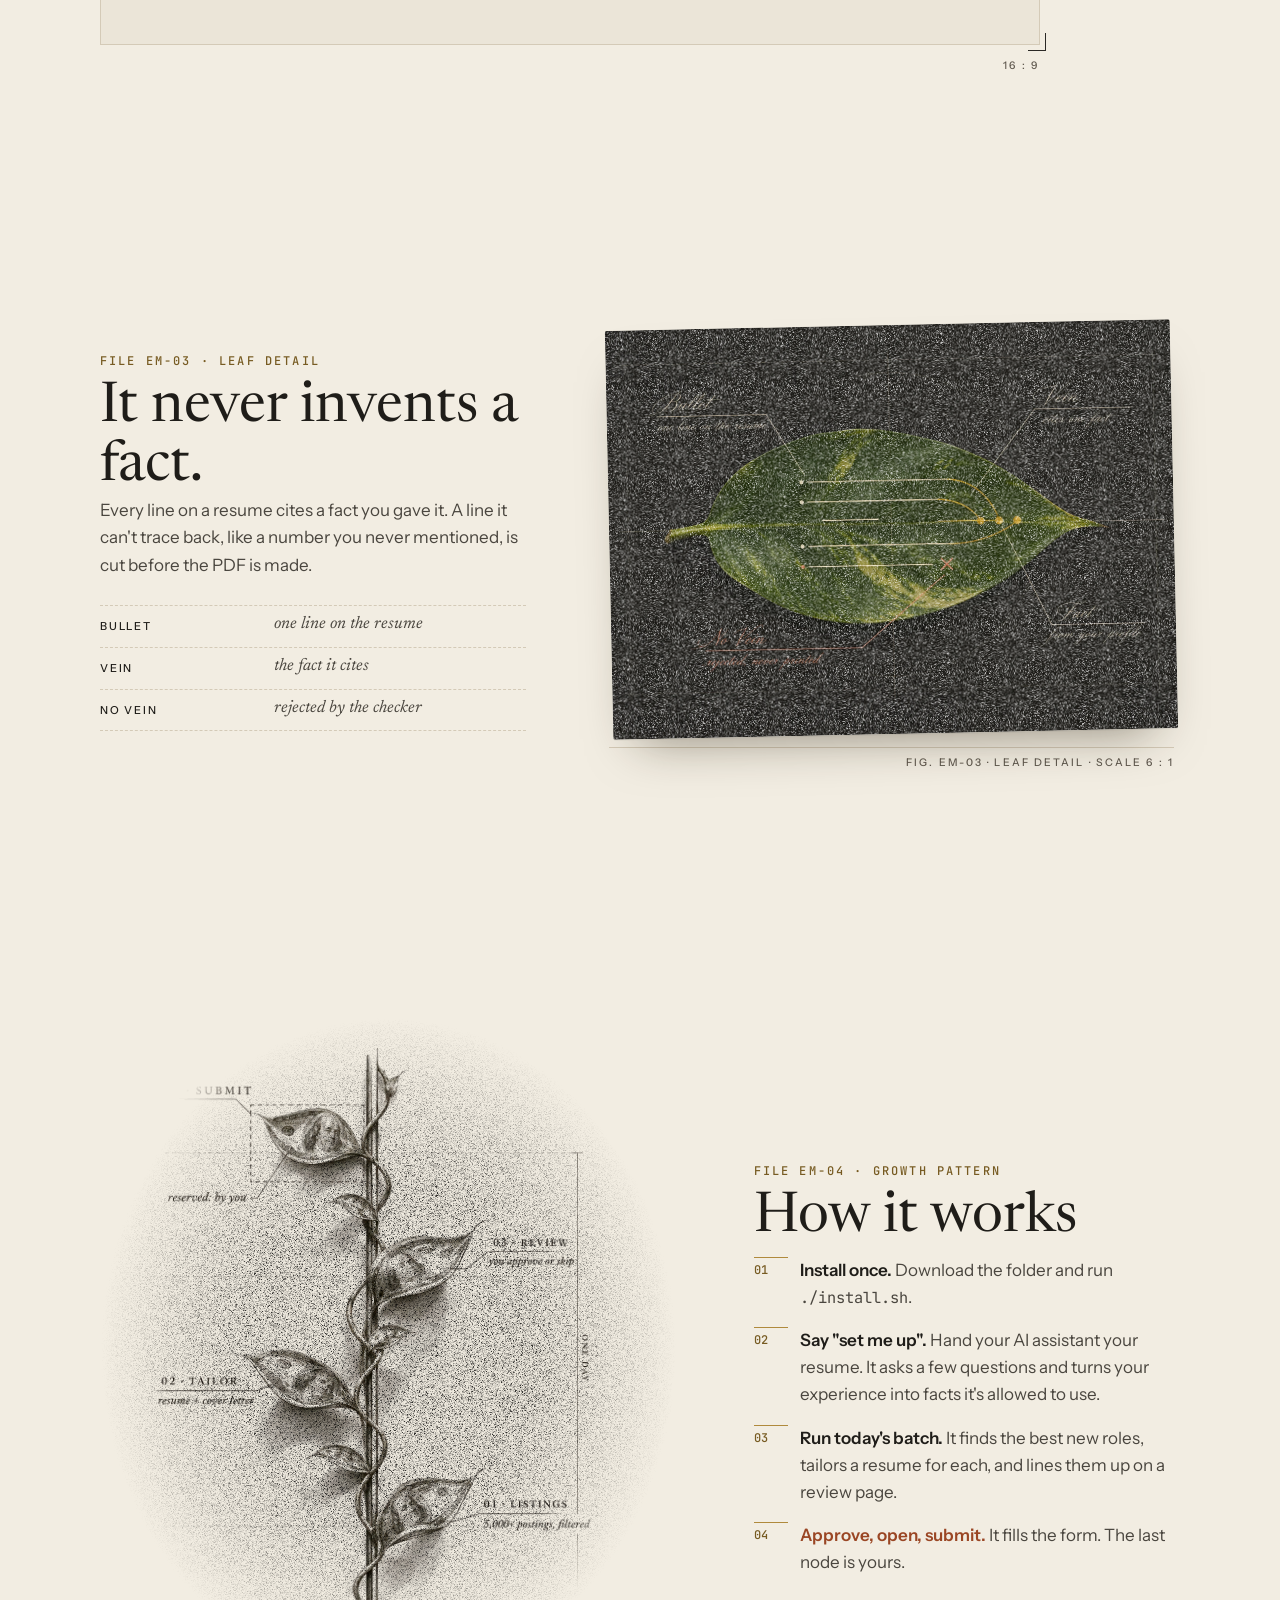
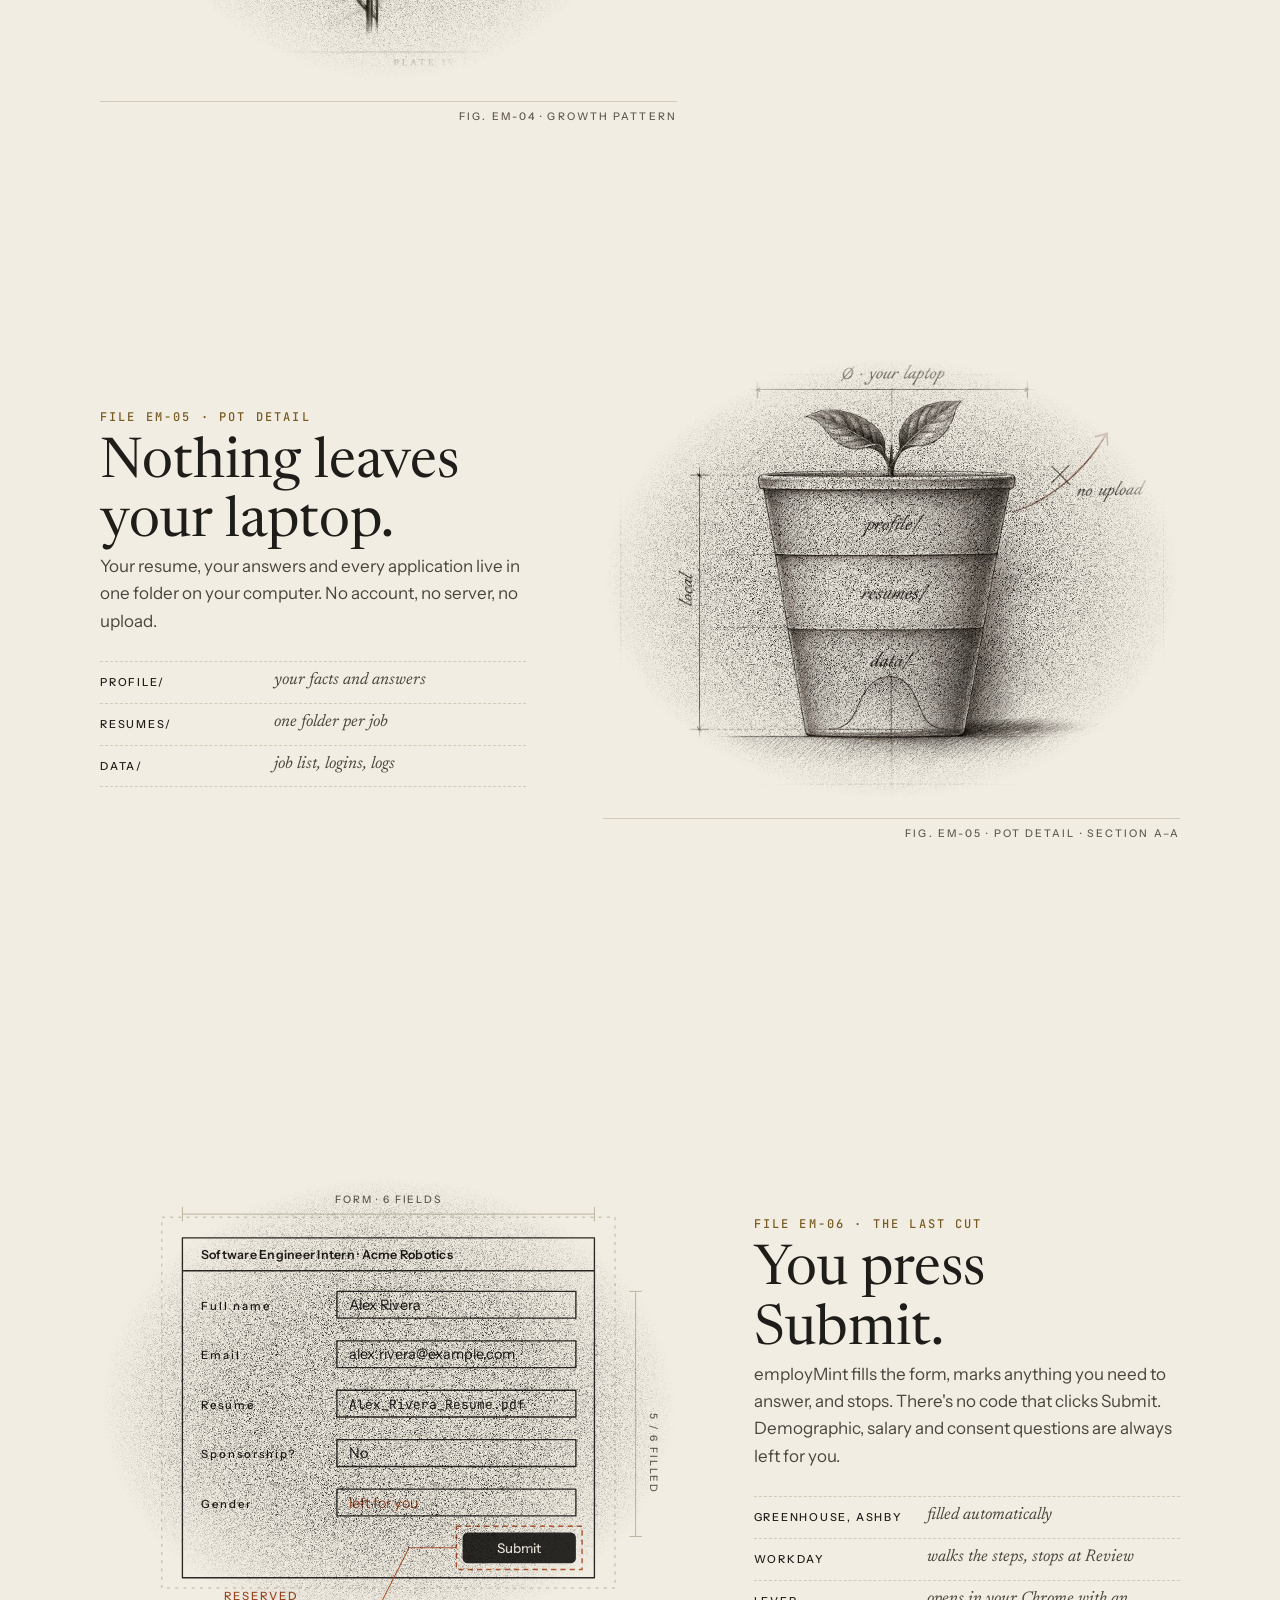
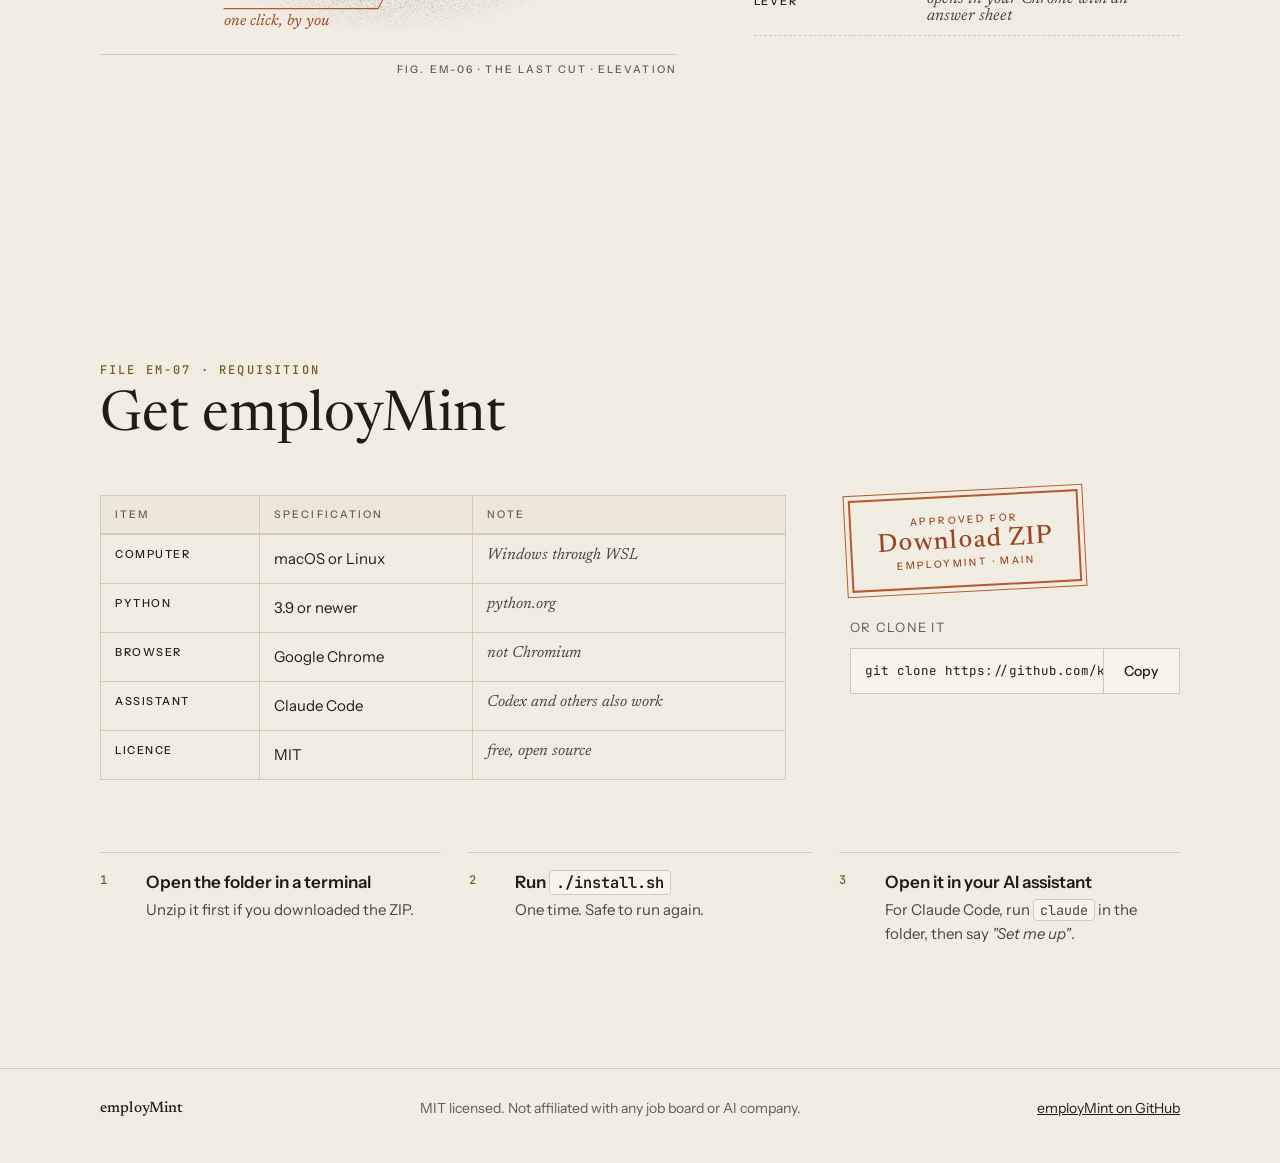
==== commit 83059210: "employMint: update from source" ====
--- a/site/index.html
+++ b/site/index.html
@@ -110,8 +110,8 @@
         </div>
 
         <figure class="photo photo-hero">
-          <img src="img/plate-1.webp" width="1087" height="1447" fetchpriority="high"
-               alt="Plate I, specimen: a pencil drawing of a plant climbing a pole from a pot. Labels read: pole, your profile; leaf, a tailored resume; pot, your laptop.">
+          <img class="ink-l" src="img/plate-1-light.webp" width="1087" height="1447" fetchpriority="high" alt="Plate I, specimen: a pencil drawing of a plant climbing a pole from a pot. Labels read: pole, your profile; leaf, a tailored resume; pot, your laptop.">
+          <img class="ink-d" src="img/plate-1-dark.webp" width="1087" height="1447" loading="lazy" alt="Plate I, specimen: a pencil drawing of a plant climbing a pole from a pot. Labels read: pole, your profile; leaf, a tailored resume; pot, your laptop.">
           <span class="wash" aria-hidden="true"></span><span class="fgrain" aria-hidden="true"></span><span class="flash" aria-hidden="true"></span>
         </figure>
         <p class="confidential" aria-hidden="true"><span>Confidential</span><small>Specimen EM-01 · Do not distribute</small></p>
@@ -150,7 +150,7 @@
           </dl>
         </div>
         <figure class="photo photo-print">
-          <span class="print"><img src="img/plate-3.webp" width="1474" height="1067" loading="lazy" alt="Figure EM-03, leaf detail: a real leaf on black, its lines labelled bullet, one line on the resume; vein, cites one fact; fact, from your profile; and one line marked no vein, rejected, never printed."><span class="fgrain" aria-hidden="true"></span><span class="flash" aria-hidden="true"></span></span>
+          <span class="print"><img src="img/plate-3.webp" width="1474" height="1067" loading="lazy" decoding="async" alt="Figure EM-03, leaf detail: a real leaf on black, its lines labelled bullet, one line on the resume; vein, cites one fact; fact, from your profile; and one line marked no vein, rejected, never printed."><span class="fgrain" aria-hidden="true"></span><span class="flash" aria-hidden="true"></span></span>
           <figcaption class="caption">Fig. EM-03 · Leaf detail · scale 6 : 1</figcaption>
         </figure>
       </div>
@@ -160,7 +160,8 @@
     <section class="plate" id="growth" data-plate="04" data-name="Growth pattern" aria-labelledby="growth-title">
       <div class="wrap plate-grid plate-grid-flip">
         <figure class="drawing drawing-tall photo photo-paper">
-          <img src="img/plate-4.webp" width="1136" height="1385" loading="lazy" alt="Figure EM-04, growth pattern: a pencil drawing of a vine climbing a pole through four steps, bottom to top: listings, 5,000+ postings filtered; tailor, resume and cover letter; review, you approve or skip; submit, reserved: by you. The whole climb takes one day.">
+          <img class="ink-l" src="img/plate-4-light.webp" width="1136" height="1385" loading="lazy" decoding="async" alt="Figure EM-04, growth pattern: a pencil drawing of a vine climbing a pole through four steps, bottom to top: listings, 5,000+ postings filtered; tailor, resume and cover letter; review, you approve or skip; submit, reserved: by you. The whole climb takes one day.">
+          <img class="ink-d" src="img/plate-4-dark.webp" width="1136" height="1385" loading="lazy" decoding="async" alt="Figure EM-04, growth pattern: a pencil drawing of a vine climbing a pole through four steps, bottom to top: listings, 5,000+ postings filtered; tailor, resume and cover letter; review, you approve or skip; submit, reserved: by you. The whole climb takes one day.">
           <span class="wash" aria-hidden="true"></span><span class="fgrain" aria-hidden="true"></span><span class="flash" aria-hidden="true"></span>
           <figcaption class="caption">Fig. EM-04 · Growth pattern</figcaption>
         </figure>
@@ -190,42 +191,9 @@
             <div><dt>data/</dt><dd>job list, logins, logs</dd></div>
           </dl>
         </div>
-        <figure class="drawing photo">
-          <svg viewBox="0 0 520 440" role="img" aria-labelledby="pot-d-title pot-d-desc">
-            <title id="pot-d-title">Plate V, pot detail</title>
-            <desc id="pot-d-desc">A section through the pot shows three layers of soil labelled profile, resumes and data. An arrow leaving the pot towards a cloud is crossed out: no upload.</desc>
-            <g class="k">
-              <path d="M260 30 V420 M40 360 H480" pathLength="1"/>
-              <path d="M150 22 H370 M150 16 V28 M370 16 V28 M108 100 V340 M102 100 H114 M102 340 H114" pathLength="1"/>
-            </g>
-            <g class="w">
-              <path class="band band-1" d="M152 110 H368 L363 170 H157 Z"/>
-              <path class="band band-2" d="M157 170 H363 L356 240 H164 Z"/>
-              <path class="band band-3" d="M164 240 H356 L346 340 H174 Z"/>
-            </g>
-            <g class="i">
-              <path d="M144 100 H376 M150 100 L174 340 H346 L370 100 M144 110 H376" pathLength="1"/>
-              <path d="M157 170 H363 M164 240 H356" pathLength="1"/>
-              <path d="M260 100 V58" pathLength="1"/>
-              <path d="M240 300 C230 320 236 334 226 340 M280 296 C292 318 286 330 296 340 M260 290 V340" pathLength="1"/>
-            </g>
-            <g class="lf">
-              <use href="#leaf" transform="translate(260 72) rotate(-35) scale(.7)"/>
-              <use href="#leaf" transform="translate(260 86) rotate(-145) scale(.7)"/>
-            </g>
-            <g class="i">
-              <path class="clay" d="M378 128 C420 112 444 90 462 66 M452 66 H462 V76" pathLength="1"/>
-            </g>
-            <g class="t">
-              <text x="260" y="146" text-anchor="middle" class="t-mono">profile/</text>
-              <text x="260" y="212" text-anchor="middle" class="t-mono">resumes/</text>
-              <text x="260" y="296" text-anchor="middle" class="t-mono">data/</text>
-              <text x="260" y="12" text-anchor="middle">Ø · YOUR LAPTOP</text>
-              <text x="96" y="220" class="t-dim" transform="rotate(-90 96 220)">LOCAL</text>
-              <path class="x-clay" d="M404 86 L424 106 M424 86 L404 106"/>
-              <text x="430" y="136" class="clay-text">NO UPLOAD</text>
-            </g>
-          </svg>
+        <figure class="drawing photo photo-paper">
+          <img class="ink-l" src="img/plate-5-light.webp" width="1420" height="1104" loading="lazy" decoding="async" alt="Figure EM-05, pot detail: a pencil drawing of a seedling in a pot, cut away to show three layers labelled profile, resumes and data. The pot is measured as your laptop and marked local; an arrow leaving it is crossed out: no upload.">
+          <img class="ink-d" src="img/plate-5-dark.webp" width="1420" height="1104" loading="lazy" decoding="async" alt="Figure EM-05, pot detail: a pencil drawing of a seedling in a pot, cut away to show three layers labelled profile, resumes and data. The pot is measured as your laptop and marked local; an arrow leaving it is crossed out: no upload.">
           <span class="wash" aria-hidden="true"></span><span class="fgrain" aria-hidden="true"></span><span class="flash" aria-hidden="true"></span>
           <figcaption class="caption">Fig. EM-05 · Pot detail · section A–A</figcaption>
         </figure>
--- a/site/styles.css
+++ b/site/styles.css
@@ -22,9 +22,8 @@
   --sans: "Instrument Sans", system-ui, -apple-system, "Segoe UI", sans-serif;
   --mono: "JetBrains Mono", ui-monospace, Menlo, Consolas, monospace;
   --ease: cubic-bezier(.2, .7, .2, 1);
-  --grain: url("data:image/svg+xml,%3Csvg xmlns='http://www.w3.org/2000/svg' width='180' height='180'%3E%3Cfilter id='n'%3E%3CfeTurbulence type='fractalNoise' baseFrequency='.85' numOctaves='3' stitchTiles='stitch'/%3E%3CfeColorMatrix values='0 0 0 0 0 0 0 0 0 0 0 0 0 0 0 0 0 0 1.4 -.25'/%3E%3C/filter%3E%3Crect width='100%25' height='100%25' filter='url(%23n)'/%3E%3C/svg%3E");
+  --grain: url("img/grain-dark.png");
   --grain-opacity: .09;
-  --film: url("data:image/svg+xml,%3Csvg xmlns='http://www.w3.org/2000/svg' width='160' height='160'%3E%3Cfilter id='n'%3E%3CfeTurbulence type='fractalNoise' baseFrequency='1.1' numOctaves='2' stitchTiles='stitch'/%3E%3CfeColorMatrix values='0 0 0 0 0 0 0 0 0 0 0 0 0 0 0 0 0 0 2.2 -.75'/%3E%3C/filter%3E%3Crect width='100%25' height='100%25' filter='url(%23n)'/%3E%3C/svg%3E");
   color-scheme: light dark;
 }
 /* Dark theme: when chosen with the toggle, or when the system is dark and light wasn't chosen. */
@@ -48,9 +47,8 @@
     --clay: #e08a63;
     --clay-ink: #e08a63;
     --clay-soft: #3b261c;
-    --grain: url("data:image/svg+xml,%3Csvg xmlns='http://www.w3.org/2000/svg' width='180' height='180'%3E%3Cfilter id='n'%3E%3CfeTurbulence type='fractalNoise' baseFrequency='.85' numOctaves='3' stitchTiles='stitch'/%3E%3CfeColorMatrix values='0 0 0 0 1 0 0 0 0 1 0 0 0 0 1 0 0 0 1.4 -.25'/%3E%3C/filter%3E%3Crect width='100%25' height='100%25' filter='url(%23n)'/%3E%3C/svg%3E");
+    --grain: url("img/grain-light.png");
     --grain-opacity: .05;
-    --film: url("data:image/svg+xml,%3Csvg xmlns='http://www.w3.org/2000/svg' width='160' height='160'%3E%3Cfilter id='n'%3E%3CfeTurbulence type='fractalNoise' baseFrequency='1.1' numOctaves='2' stitchTiles='stitch'/%3E%3CfeColorMatrix values='0 0 0 0 1 0 0 0 0 1 0 0 0 0 1 0 0 0 2.2 -.75'/%3E%3C/filter%3E%3Crect width='100%25' height='100%25' filter='url(%23n)'/%3E%3C/svg%3E");
   }
 }
 :root[data-theme="dark"] {
@@ -72,9 +70,8 @@
   --clay: #e08a63;
   --clay-ink: #e08a63;
   --clay-soft: #3b261c;
-  --grain: url("data:image/svg+xml,%3Csvg xmlns='http://www.w3.org/2000/svg' width='180' height='180'%3E%3Cfilter id='n'%3E%3CfeTurbulence type='fractalNoise' baseFrequency='.85' numOctaves='3' stitchTiles='stitch'/%3E%3CfeColorMatrix values='0 0 0 0 1 0 0 0 0 1 0 0 0 0 1 0 0 0 1.4 -.25'/%3E%3C/filter%3E%3Crect width='100%25' height='100%25' filter='url(%23n)'/%3E%3C/svg%3E");
+  --grain: url("img/grain-light.png");
   --grain-opacity: .05;
-  --film: url("data:image/svg+xml,%3Csvg xmlns='http://www.w3.org/2000/svg' width='160' height='160'%3E%3Cfilter id='n'%3E%3CfeTurbulence type='fractalNoise' baseFrequency='1.1' numOctaves='2' stitchTiles='stitch'/%3E%3CfeColorMatrix values='0 0 0 0 1 0 0 0 0 1 0 0 0 0 1 0 0 0 2.2 -.75'/%3E%3C/filter%3E%3Crect width='100%25' height='100%25' filter='url(%23n)'/%3E%3C/svg%3E");
   color-scheme: dark;
 }
 :root[data-theme="light"] { color-scheme: light; }
@@ -82,12 +79,7 @@
 *, *::before, *::after { box-sizing: border-box; }
 
 /* Lenis smooth scrolling (from lenis@1.1.20/dist/lenis.css) */
-html.lenis, html.lenis body { height: auto; }
-.lenis.lenis-smooth { scroll-behavior: auto !important; }
-.lenis.lenis-smooth [data-lenis-prevent] { overscroll-behavior: contain; }
-.lenis.lenis-stopped { overflow: clip; }
-
-html { scroll-behavior: smooth; scroll-padding-top: 72px; -webkit-text-size-adjust: 100%; scroll-snap-type: y mandatory; }
+html { scroll-padding-top: 72px; -webkit-text-size-adjust: 100%; scroll-snap-type: y mandatory; }
 body {
   margin: 0;
   background: var(--paper);
@@ -111,20 +103,9 @@
 .skip:focus { left: 24px; }
 
 /* ---------- the sheet: grain, drafting frame, title block ---------- */
-/* A fixed, clipped frame; only its inner layer jitters, so the grain never widens the page on phones. */
-.grain { position: fixed; inset: 0; z-index: 60; pointer-events: none; overflow: hidden; opacity: var(--grain-opacity); }
-.grain::before {
-  content: ""; position: absolute; inset: -60px;
-  background-image: var(--grain); background-size: 180px 180px;
-  will-change: transform; animation: grain .9s steps(6) infinite;
-}
-@keyframes grain {
-  0% { transform: translate3d(0, 0, 0); } 17% { transform: translate3d(-22px, 14px, 0); }
-  33% { transform: translate3d(18px, -26px, 0); } 50% { transform: translate3d(-12px, -10px, 0); }
-  67% { transform: translate3d(26px, 20px, 0); } 83% { transform: translate3d(-30px, 4px, 0); }
-  100% { transform: translate3d(0, 0, 0); }
-}
-.hidden-tab .grain::before { animation-play-state: paused; }
+/* Static film grain over the whole sheet: one pre-rendered tile, no animation, so it costs nothing while scrolling. */
+.grain { position: fixed; inset: 0; z-index: 60; pointer-events: none; opacity: var(--grain-opacity);
+  background-image: var(--grain); background-size: 160px 160px; }
 
 .frame { position: fixed; inset: 14px; border: 1px solid var(--line); pointer-events: none; z-index: 40; }
 .frame span { position: absolute; width: 12px; height: 12px; border: 0 solid var(--graphite); }
@@ -145,7 +126,7 @@
 [data-sheet-no], [data-sheet-name] { display: inline-block; transition: opacity .25s; }
 
 /* ---------- nav ---------- */
-.nav { position: sticky; top: 0; z-index: 30; background: color-mix(in srgb, var(--paper) 90%, transparent); backdrop-filter: blur(8px); }
+.nav { position: sticky; top: 0; z-index: 30; background: color-mix(in srgb, var(--paper) 96%, transparent); }
 .nav-inner { display: flex; align-items: center; justify-content: space-between; height: 72px; }
 .brand { text-decoration: none; font: 500 17px var(--serif); letter-spacing: .01em; }
 .nav nav { display: flex; align-items: center; gap: 26px; font-size: 14px; }
@@ -192,7 +173,7 @@
 /* ---------- plates ---------- */
 /* Each plate exposes four 0-1 values that the drawing reads. Without JS (or with reduced motion) they stay 1: fully drawn. */
 /* One plate per screen, and one plate per scroll: each snaps into place and can't be skipped past. */
-.plate { --c: 1; --inkp: 1; --wash: 1; --lab: 1; --clear: 1; position: relative; padding: clamp(28px, 5vh, 64px) 0;
+.plate { --c: 1; --inkp: 1; --wash: 1; --lab: 1; position: relative; padding: clamp(28px, 5vh, 64px) 0;
   min-height: calc(100svh - 72px); display: flex; flex-direction: column; justify-content: center;
   scroll-snap-align: start; scroll-snap-stop: always; }
 .footer { scroll-snap-align: end; }
@@ -280,32 +261,61 @@
 .t .t-head { font: 600 12px var(--sans); letter-spacing: .02em; }
 .clay-text { fill: var(--clay-ink) !important; }
 
-/* ---------- the reveal: each image starts washed out under heavy grain and clears as it settles ---------- */
-.photo { position: relative; margin: 0; isolation: isolate; }
-.photo-hero { justify-self: center; width: min(100%, calc((100svh - 170px) * 1087 / 1447)); isolation: auto; overflow: clip; }
-/* No edges: the drawing fades out in a soft oval, and multiply lets the page's own paper show through its paper
-   (brightened first so its slightly grey paper reads as white). The oval grows from the centre as it develops. */
-.photo-hero {
-  --r: calc(10% + var(--clear) * 62%);
-  -webkit-mask-image: radial-gradient(ellipse 50% 50% at 50% 50%, #000 var(--r), transparent calc(var(--r) + 34%));
-          mask-image: radial-gradient(ellipse 50% 50% at 50% 50%, #000 var(--r), transparent calc(var(--r) + 34%));
-}
-.photo-hero img {
-  width: 100%; height: auto; display: block; mix-blend-mode: multiply;
-  filter: brightness(1.07) contrast(1.16) sepia(.1);
-  opacity: calc(.22 + var(--clear) * .78);
-  transform: scale(calc(1.06 - var(--clear) * .06)); will-change: transform, opacity;
-}
-.photo-hero .wash { display: none; }
-.photo-hero .fgrain { inset: -40px; opacity: calc(.26 + (1 - var(--clear)) * .45); }
+/* ---------- the reveal ----------
+   The drawings are pre-baked as transparent ink layers, one for a light page and one for a dark page, so the browser
+   draws a plain image: no blend modes, filters or masks. A plate develops when it arrives (main.js adds .on): the
+   image comes up out of a pale, grainy haze. Only opacity and transform change, which the GPU does on its own. */
+.photo { position: relative; margin: 0; }
+.ink-d { display: none; }
+:root[data-theme="dark"] .ink-l { display: none; }
+:root[data-theme="dark"] .ink-d { display: block; }
+@media (prefers-color-scheme: dark) {
+  :root:not([data-theme="light"]) .ink-l { display: none; }
+  :root:not([data-theme="light"]) .ink-d { display: block; }
+}
+.js .photo img { opacity: .18; transform: scale(1.045); transition: opacity 1.3s ease, transform 1.6s cubic-bezier(.2,.7,.2,1); }
+.js .on .photo img { opacity: 1; transform: none; }
+.js .plate-hero .photo img { transition-duration: 2.4s, 2.8s; }
+.photo .wash { display: none; }
+/* grain over the image only (the soft oval keeps it from showing as a box); heavy while developing, light after */
+.photo .fgrain {
+  position: absolute; inset: 0; z-index: 2; pointer-events: none; opacity: .2;
+  background-image: var(--grain); background-size: 160px 160px; transition: opacity 1.8s ease;
+  -webkit-mask-image: radial-gradient(ellipse 50% 50% at 50% 50%, #000 50%, transparent 100%);
+          mask-image: radial-gradient(ellipse 50% 50% at 50% 50%, #000 50%, transparent 100%);
+}
+.js .photo .fgrain { opacity: .8; }
+.js .on .photo .fgrain { opacity: .2; }
+.drawing.photo .fgrain { bottom: 40px; }
+
+.photo-hero { justify-self: center; width: min(100%, calc((100svh - 170px) * 1087 / 1447)); }
+.photo-hero img { width: 100%; height: auto; }
 .plate-hero .wrap { position: relative; }
-/* Camera flash: a specimen being photographed for the file. */
+
+/* Paper plates (pencil drawings) sit straight on the sheet; the caption stays crisp. */
+.photo-paper img { width: auto; height: auto; max-width: 100%; max-height: calc(100svh - 230px); margin-inline: auto; }
+
+/* Photographs are mounted prints in the file; in the darkroom their black ground dissolves into the page. */
+.photo-print { padding: 10px 6px 0; }
+.photo-print .print {
+  position: relative; display: block; overflow: hidden; border-radius: 2px; transform: rotate(-1.2deg);
+  box-shadow: 0 1px 0 rgba(0,0,0,.05), 0 26px 50px -26px rgba(40,30,10,.5);
+}
+.photo-print .print img { display: block; width: 100%; height: auto; }
+.photo-print .fgrain { -webkit-mask-image: none; mask-image: none; background-image: url("img/grain-light.png"); }
+.photo-print .flash { inset: 0; }
+:root[data-theme="dark"] .photo-print .print { box-shadow: none; transform: none;
+  -webkit-mask-image: radial-gradient(ellipse 52% 54% at 50% 50%, #000 62%, transparent 100%); mask-image: radial-gradient(ellipse 52% 54% at 50% 50%, #000 62%, transparent 100%); }
+@media (prefers-color-scheme: dark) { :root:not([data-theme="light"]) .photo-print .print { box-shadow: none; transform: none;
+  -webkit-mask-image: radial-gradient(ellipse 52% 54% at 50% 50%, #000 62%, transparent 100%); mask-image: radial-gradient(ellipse 52% 54% at 50% 50%, #000 62%, transparent 100%); } }
+
+/* Camera flash: a specimen being photographed for the file. Softer and warmer in the darkroom. */
 .photo .flash { position: absolute; inset: -20px; z-index: 3; pointer-events: none; opacity: 0;
   background: radial-gradient(ellipse at 50% 45%, #fff 0%, rgba(255,255,255,.85) 40%, rgba(255,255,255,0) 75%); }
+:root[data-theme="dark"] .photo .flash { background: radial-gradient(ellipse at 50% 45%, rgba(255,244,222,.5) 0%, rgba(255,244,222,.3) 40%, rgba(255,244,222,0) 75%); }
+@media (prefers-color-scheme: dark) { :root:not([data-theme="light"]) .photo .flash { background: radial-gradient(ellipse at 50% 45%, rgba(255,244,222,.5) 0%, rgba(255,244,222,.3) 40%, rgba(255,244,222,0) 75%); } }
 .photo.flashing .flash { animation: flash .7s cubic-bezier(.1,.8,.2,1); }
 @keyframes flash { 0% { opacity: 0; } 5% { opacity: .95; } 12% { opacity: .55; } 16% { opacity: .8; } 100% { opacity: 0; } }
-@media (prefers-color-scheme: dark) { :root:not([data-theme="light"]) .photo .flash { mix-blend-mode: screen; } }
-:root[data-theme="dark"] .photo .flash { mix-blend-mode: screen; }
 
 /* Classified-file details */
 .file-line { font: 500 11px var(--mono); letter-spacing: .14em; color: var(--muted); margin-bottom: clamp(12px, 2.4vh, 22px); }
@@ -313,61 +323,12 @@
 .confidential {
   position: absolute; right: 1%; top: 14%; z-index: 4; pointer-events: none; margin: 0;
   display: grid; justify-items: center; gap: 2px; padding: 8px 14px; color: var(--clay-ink);
-  border: 2px solid var(--clay); outline: 1px solid var(--clay); outline-offset: 3px; transform: rotate(7deg);
-  mix-blend-mode: multiply; opacity: calc(var(--clear) * .85);
-}
+  border: 2px solid var(--clay); outline: 1px solid var(--clay); outline-offset: 3px; transform: rotate(7deg); opacity: .85;
+}
+.js .confidential { opacity: 0; transition: opacity .5s ease 1.9s; }
+.js .on .confidential { opacity: .85; }
 .confidential span { font: 600 18px var(--mono); letter-spacing: .3em; text-transform: uppercase; }
 .confidential small { font: 500 9px var(--mono); letter-spacing: .18em; text-transform: uppercase; }
-@media (prefers-color-scheme: dark) { :root:not([data-theme="light"]) .confidential { mix-blend-mode: normal; } }
-:root[data-theme="dark"] .confidential { mix-blend-mode: normal; }
-.photo .wash { position: absolute; inset: 0; background: var(--paper); opacity: calc((1 - var(--clear)) * .7); pointer-events: none; z-index: 1; }
-.photo .fgrain {
-  position: absolute; inset: -40px; z-index: 2; pointer-events: none;
-  background-image: var(--film); background-size: 160px 160px;
-  opacity: calc(.22 + (1 - var(--clear)) * .5);
-  animation: grain .45s steps(4) infinite; will-change: transform;
-}
-.drawing.photo { overflow: hidden; }
-.drawing.photo .wash, .drawing.photo .fgrain { bottom: 40px; }
-.hidden-tab .photo .fgrain { animation-play-state: paused; }
-/* Paper drawings would glare on a dark page: show them as chalk on dark paper instead. */
-/* Dark mode for paper plates and prints */
-:root[data-theme="dark"] .photo-paper img { filter: invert(.94) hue-rotate(180deg) brightness(.72) contrast(1.9) sepia(.15); mix-blend-mode: lighten; }
-@media (prefers-color-scheme: dark) { :root:not([data-theme="light"]) .photo-paper img { filter: invert(.94) hue-rotate(180deg) brightness(.72) contrast(1.9) sepia(.15); mix-blend-mode: lighten; } }
-:root[data-theme="dark"] .photo-print .print { box-shadow: none; transform: scale(calc(1.04 - var(--clear) * .04)); overflow: visible;
-  -webkit-mask-image: radial-gradient(ellipse 52% 54% at 50% 50%, #000 62%, transparent 100%); mask-image: radial-gradient(ellipse 52% 54% at 50% 50%, #000 62%, transparent 100%); }
-@media (prefers-color-scheme: dark) { :root:not([data-theme="light"]) .photo-print .print { box-shadow: none; transform: scale(calc(1.04 - var(--clear) * .04)); overflow: visible;
-  -webkit-mask-image: radial-gradient(ellipse 52% 54% at 50% 50%, #000 62%, transparent 100%); mask-image: radial-gradient(ellipse 52% 54% at 50% 50%, #000 62%, transparent 100%); } }
-:root[data-theme="dark"] .photo-paper .fgrain { opacity: calc(.06 + (1 - var(--clear)) * .3); }
-@media (prefers-color-scheme: dark) { :root:not([data-theme="light"]) .photo-paper .fgrain { opacity: calc(.06 + (1 - var(--clear)) * .3); } }
-/* Dark mode: chalk on dark paper. Lighten keeps only the light lines; the drawing's dark paper disappears into the page. */
-@media (prefers-color-scheme: dark) { :root:not([data-theme="light"]) .photo-hero img { filter: invert(.92) hue-rotate(180deg) brightness(.6) contrast(1.2) sepia(.15); mix-blend-mode: lighten; } }
-:root[data-theme="dark"] .photo-hero img { filter: invert(.92) hue-rotate(180deg) brightness(.6) contrast(1.2) sepia(.15); mix-blend-mode: lighten; }
-
-/* Paper plates (pencil drawings) blend into the page like the specimen; the caption stays crisp. */
-.photo-paper { --r: calc(14% + var(--clear) * 70%); overflow: clip; isolation: auto;
-  --m: radial-gradient(ellipse 50% 50% at 50% 47%, #000 var(--r), transparent calc(var(--r) + 22%)); }
-.photo-paper img {
-  display: block; width: auto; max-width: 100%; max-height: calc(100svh - 230px); margin-inline: auto;
-  mix-blend-mode: multiply; filter: brightness(1.12) contrast(1.18) sepia(.08);
-  opacity: calc(.22 + var(--clear) * .78); transform: scale(calc(1.05 - var(--clear) * .05));
-  -webkit-mask-image: var(--m); mask-image: var(--m);
-}
-.photo-paper .wash { display: none; }
-/* the grain sits only where the drawing is, so there is no box around it */
-.photo-paper .fgrain { inset: 0 0 40px; -webkit-mask-image: var(--m); mask-image: var(--m); }
-/* Photographs are shown as mounted prints in the file; in the darkroom their black ground dissolves into the page. */
-.photo-print { margin: 0; padding: 10px 6px 0; }
-/* The print, its grain and its flash tilt and clip together, so nothing pokes out as a box. */
-.photo-print .print {
-  position: relative; display: block; overflow: hidden; border-radius: 2px;
-  transform: rotate(-1.2deg) scale(calc(1.04 - var(--clear) * .04));
-  box-shadow: 0 1px 0 rgba(0,0,0,.05), 0 26px 50px -26px rgba(40,30,10,.5);
-  opacity: calc(.3 + var(--clear) * .7);
-}
-.photo-print .print img { display: block; width: 100%; height: auto; }
-.photo-print .fgrain { inset: -40px; mix-blend-mode: screen; }
-.photo-print .flash { inset: 0; }
 
 /* ---------- field recording (video placeholder) ---------- */
 .film { position: relative; max-width: 940px; aspect-ratio: 16 / 9; border: 1px solid var(--line);
@@ -418,8 +379,10 @@
 .footer-inner { display: flex; align-items: center; justify-content: space-between; gap: 16px; flex-wrap: wrap; }
 .brand-small { font: 500 15px var(--serif); letter-spacing: .01em; }
 
-/* ---------- scroll-linked text (main.js sets these every frame) ---------- */
-.js .reveal { opacity: 0; transform: translate3d(0, 40px, 0); will-change: transform, opacity; }
+/* ---------- text rises in when its plate arrives (main.js adds .on) ---------- */
+.js .reveal { opacity: 0; transform: translate3d(0, 32px, 0); transition: opacity .8s ease, transform 1s cubic-bezier(.2,.7,.2,1); }
+.js .on .reveal, .js .reveal:focus-within { opacity: 1; transform: none; }
+.js .on .reveal ~ .reveal { transition-delay: .12s; }
 
 /* ---------- small screens ---------- */
 /* The title block sits in the page margin, so it only shows when the margin is wide enough for it. */
@@ -432,9 +395,12 @@
   .frame { inset: 8px; }
   .plate-grid, .plate-grid-flip, .schedule { grid-template-columns: 1fr; }
   .plate-grid-flip .drawing { order: 2; }
+  .photo-hero { width: min(100%, calc((100svh - 170px) * 1087 / 1447)); }
+}
+/* Phones and short laptop screens: snapping helps but never traps you inside a tall plate. */
+@media (max-width: 900px), (max-height: 760px) {
   html { scroll-snap-type: y proximity; }
   .plate { min-height: 0; scroll-snap-stop: normal; }
-  .photo-hero { width: min(100%, calc((100svh - 170px) * 1087 / 1447)); }
 }
 /* Below 700px the intro stacks: a smaller drawing under the text, so both fit with little scrolling. */
 @media (max-width: 699px) {
@@ -451,7 +417,7 @@
 @media (prefers-reduced-motion: reduce) {
   html { scroll-behavior: auto; }
   .js .reveal { opacity: 1; transform: none; }
-  .grain::before, .photo .fgrain { animation: none; }
+  .js .photo img, .js .photo .fgrain, .js .confidential, .js .reveal { transition: none !important; }
   .photo.flashing .flash { animation: none; }
   .btn, .stamp { transition: none; }
 }
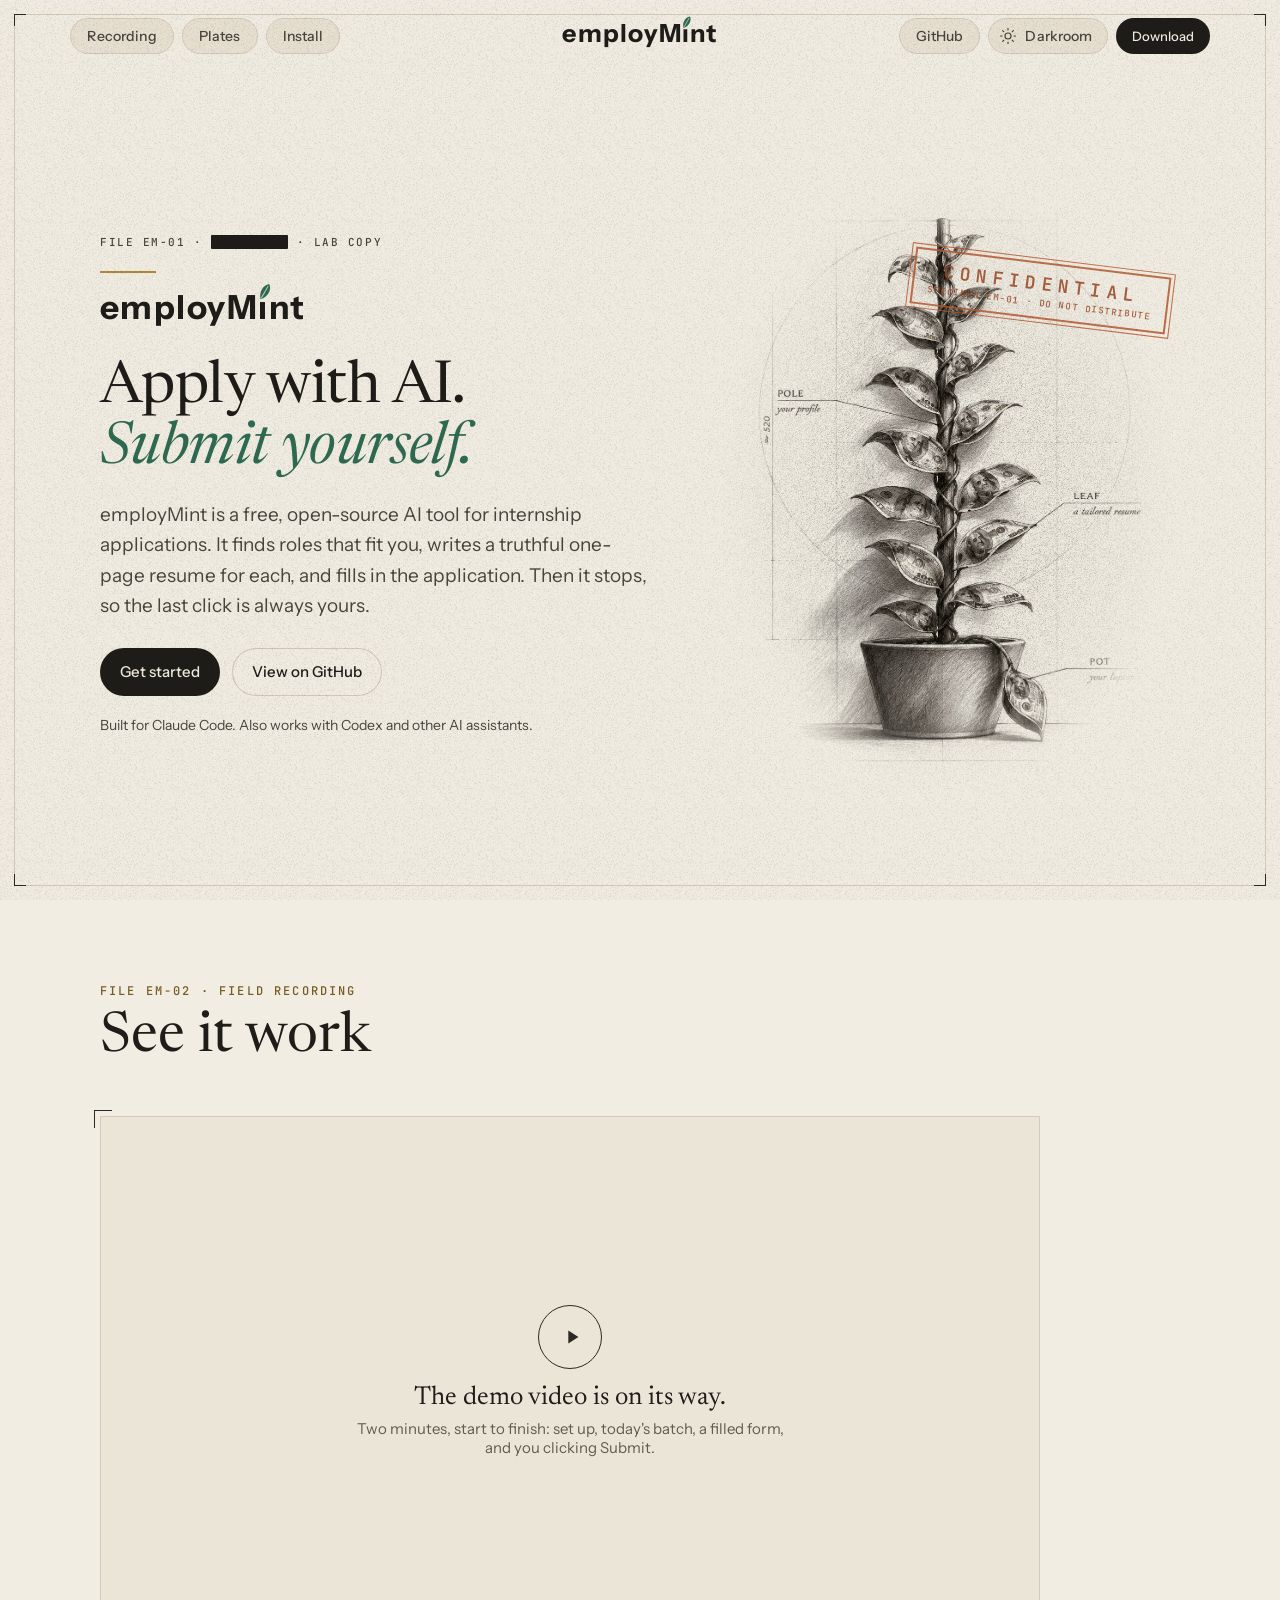
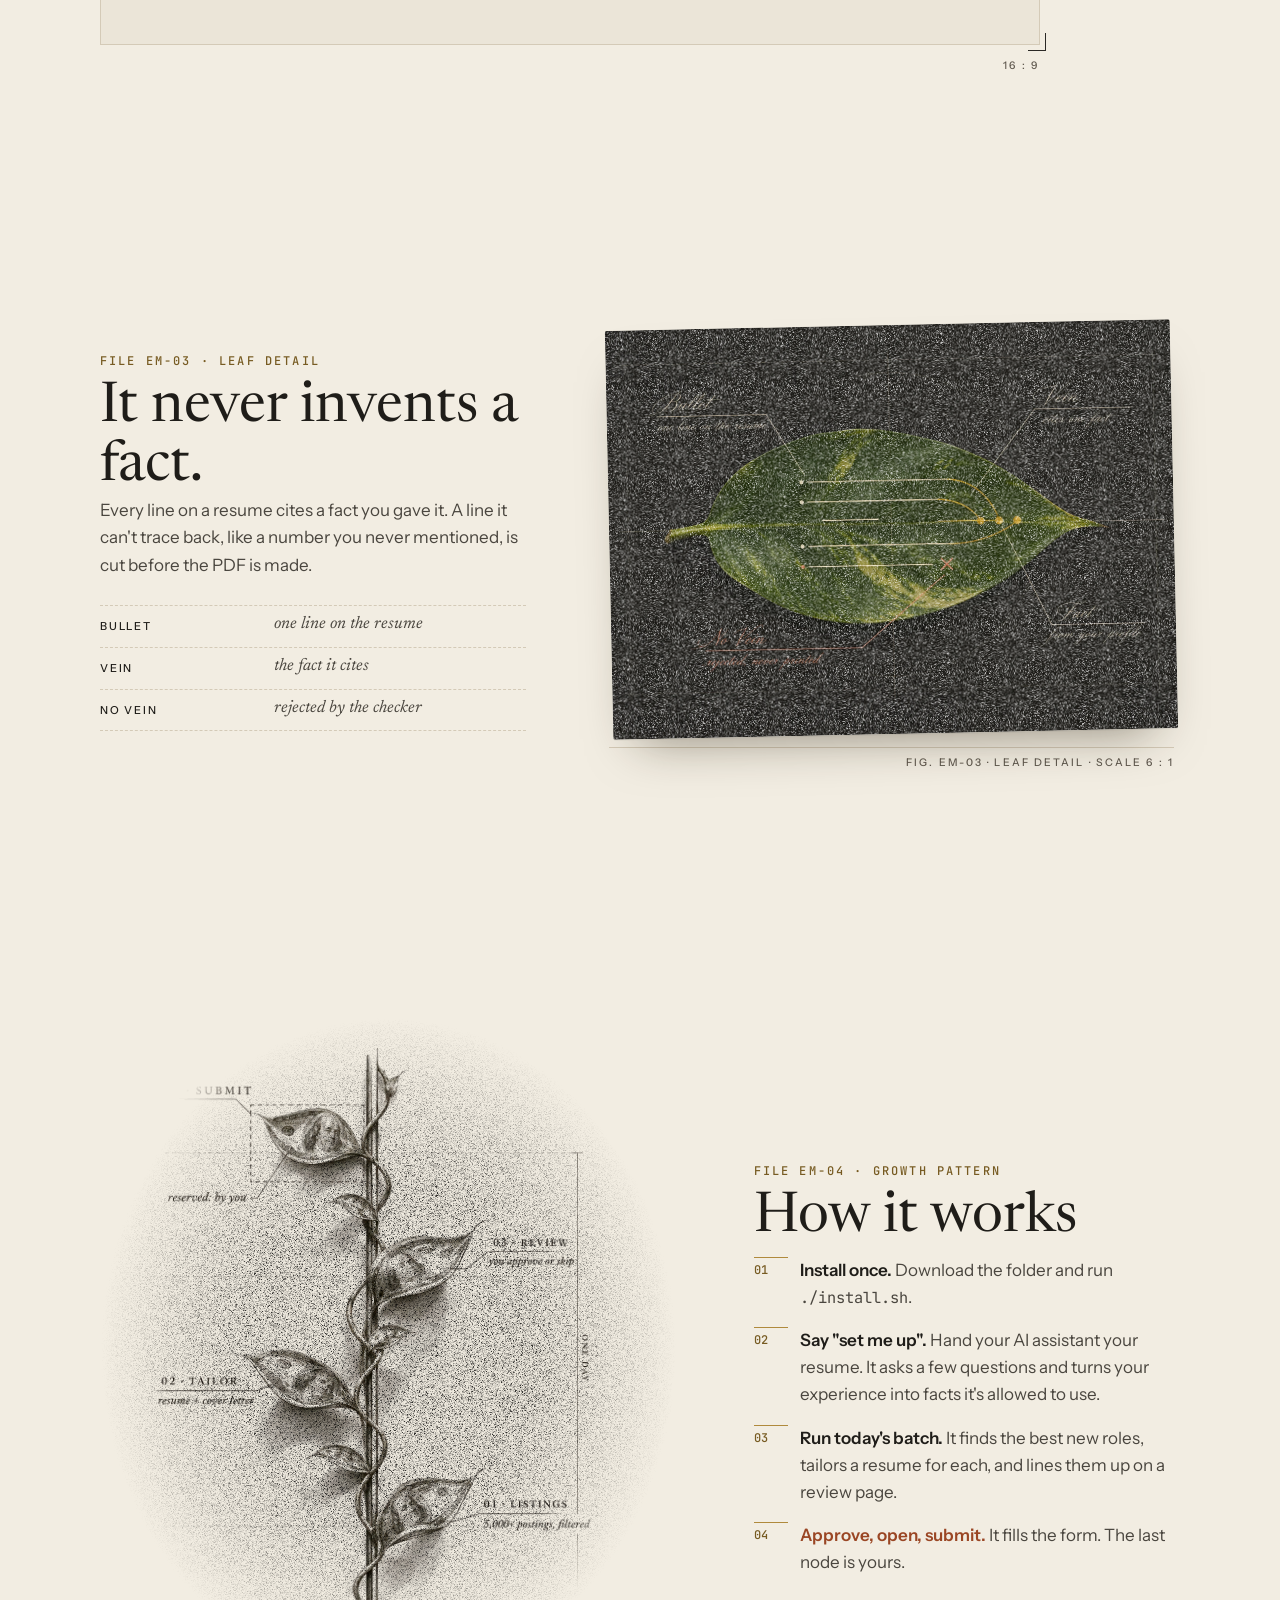
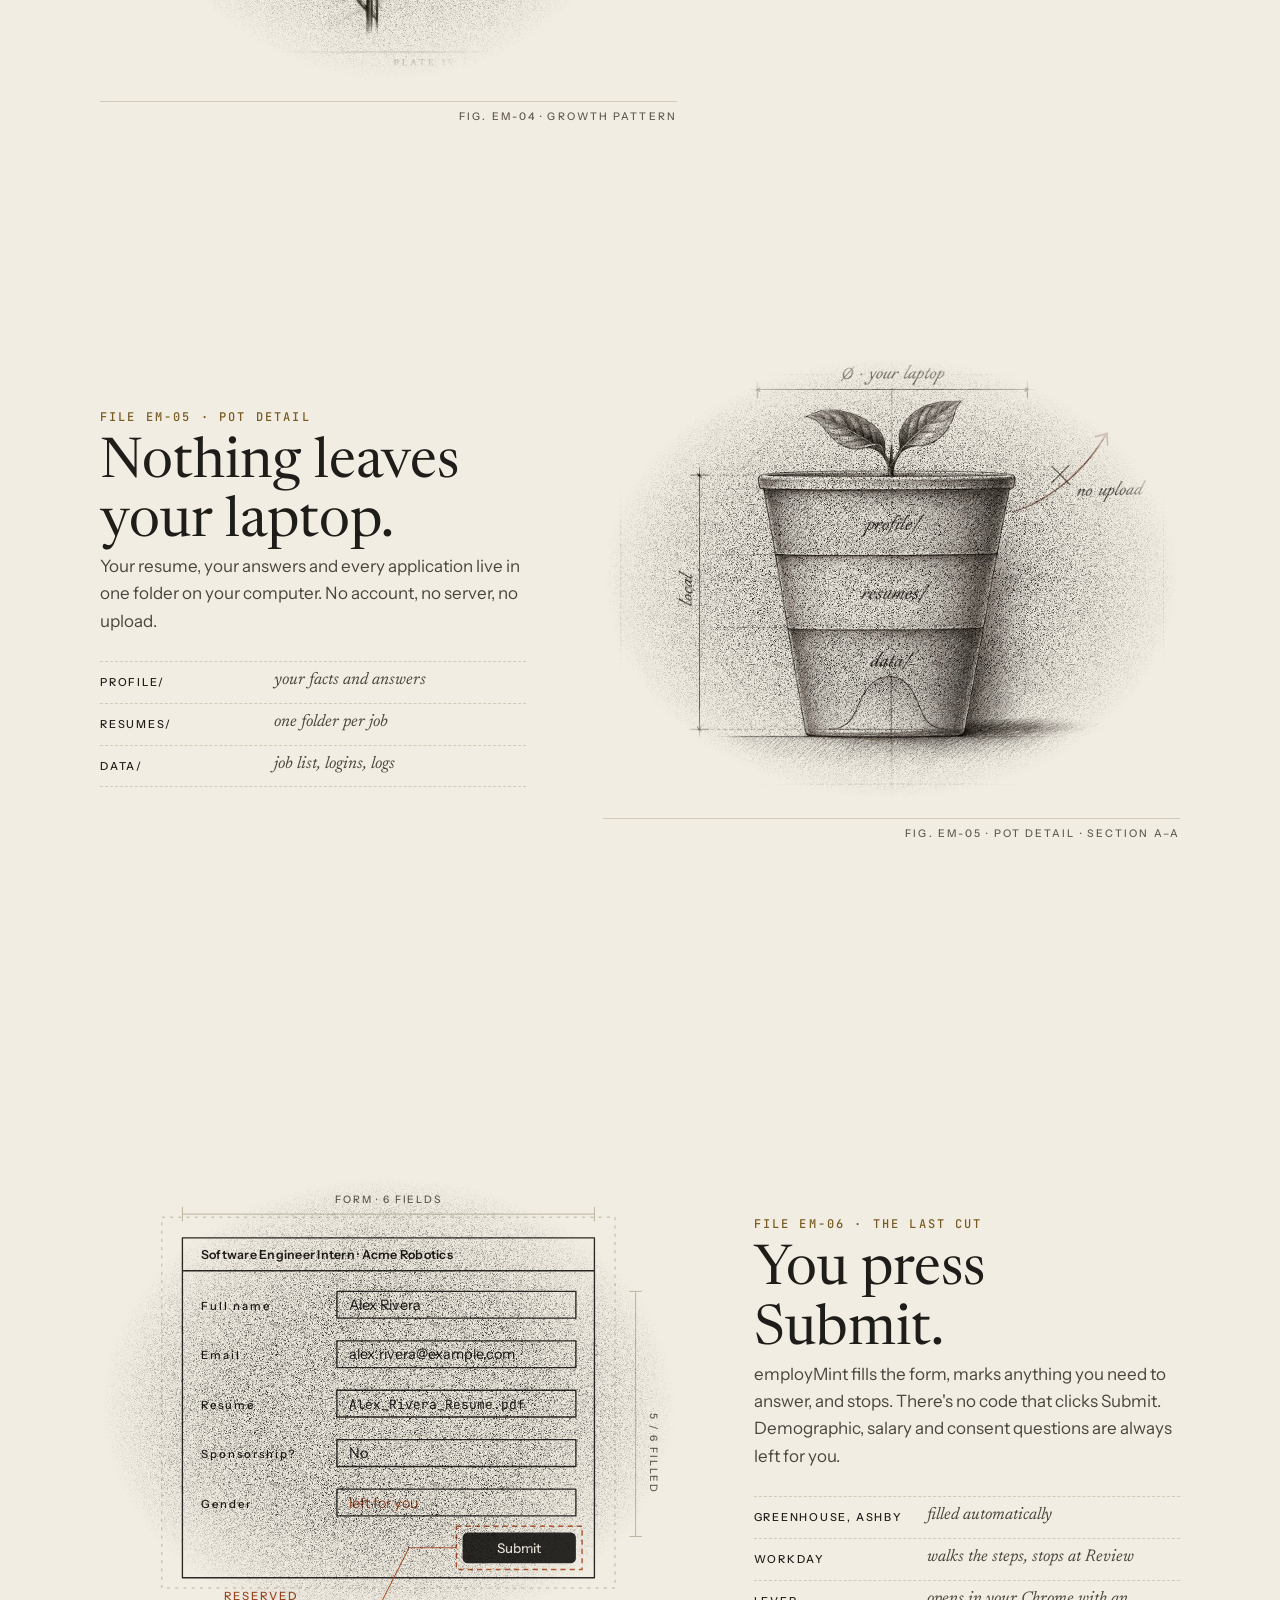
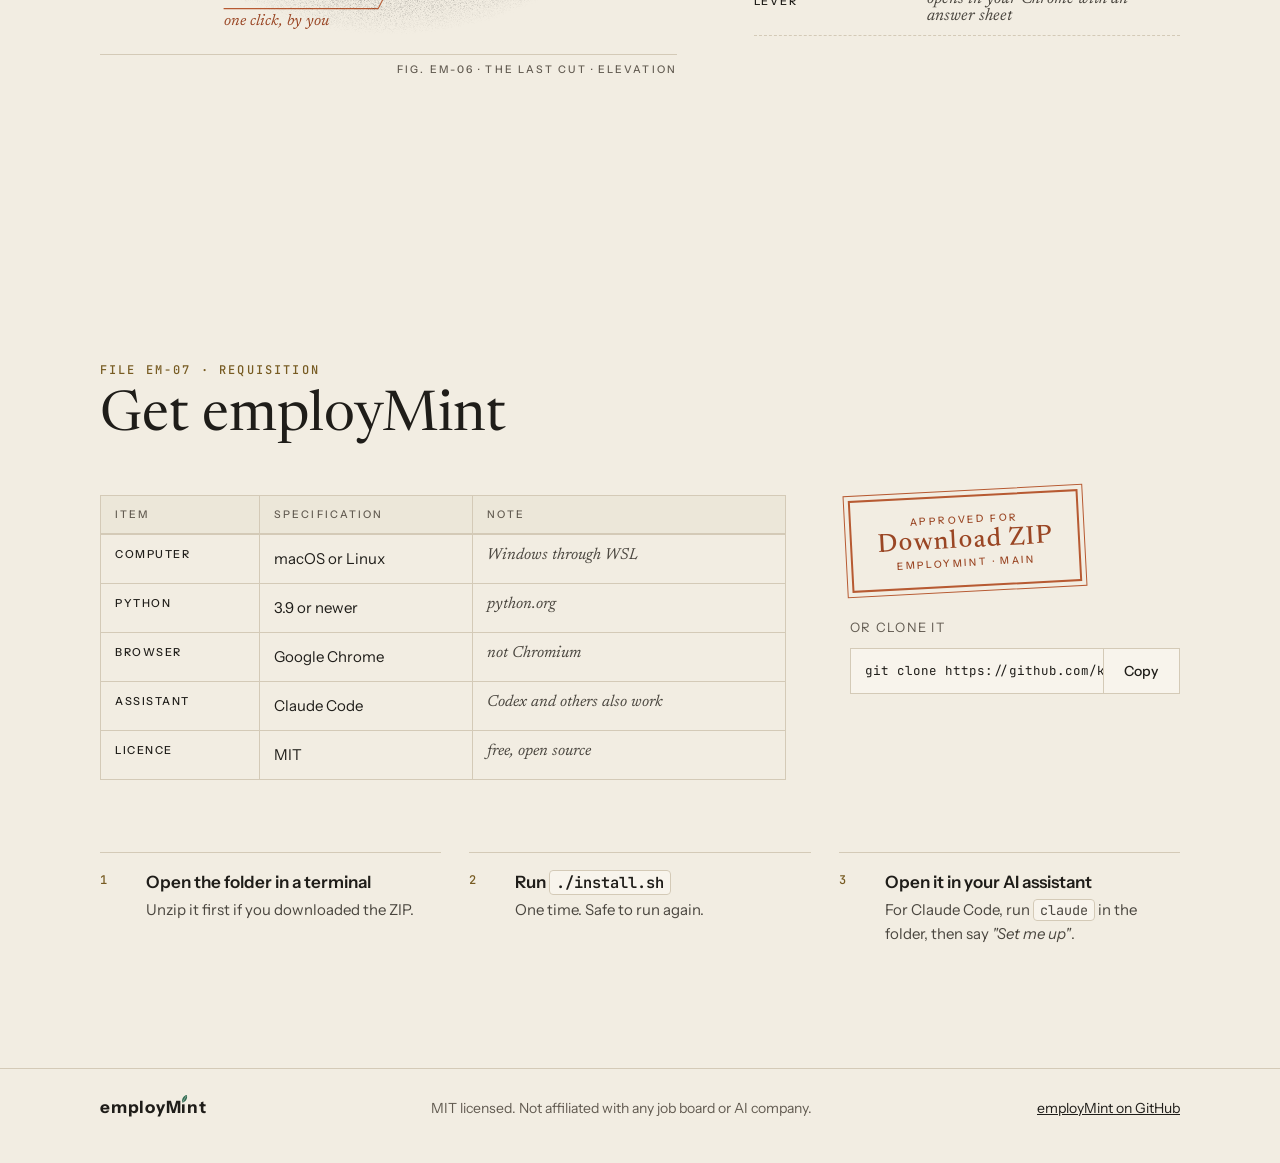
==== commit 779926da: "employMint: update from source" ====
--- a/site/index.html
+++ b/site/index.html
@@ -23,7 +23,7 @@
   <link rel="icon" href="favicon.svg" type="image/svg+xml">
   <link rel="preconnect" href="https://fonts.googleapis.com">
   <link rel="preconnect" href="https://fonts.gstatic.com" crossorigin>
-  <link href="https://fonts.googleapis.com/css2?family=Instrument+Sans:wght@400;500;600&family=JetBrains+Mono:wght@400;500&family=Newsreader:ital,opsz,wght@0,6..72,400;0,6..72,500;1,6..72,400&display=swap" rel="stylesheet">
+  <link href="https://fonts.googleapis.com/css2?family=Instrument+Sans:wght@400;500;600;700&family=JetBrains+Mono:wght@400;500&family=Newsreader:ital,opsz,wght@0,6..72,400;0,6..72,500;1,6..72,400&display=swap" rel="stylesheet">
   <link rel="stylesheet" href="styles.css">
   <!-- Runs before first paint: a saved light/dark choice applies with no flash of the other theme. -->
   <script>(function () { var d = document.documentElement; d.classList.add("js");
@@ -76,12 +76,16 @@
   <a class="skip" href="#main">Skip to content</a>
 
   <header class="nav">
-    <div class="wrap nav-inner">
-      <a class="brand" href="#top" aria-label="employMint home">employMint</a>
-      <nav aria-label="Main">
-        <a href="#leaf-plate">Plates</a>
-        <a href="https://github.com/kunalagarrwal/employMint">GitHub</a>
-        <button class="theme-toggle" type="button" aria-pressed="false" aria-label="Darkroom (dark mode)">
+    <div class="nav-inner">
+      <nav class="nav-left" aria-label="Sections">
+        <a class="pill" href="#demo">Recording</a>
+        <a class="pill" href="#leaf-plate">Plates</a>
+        <a class="pill" href="#get">Install</a>
+      </nav>
+      <a class="brand" href="#top" aria-label="employMint home"><span class="wm" aria-hidden="true">employM<span class="wm-i">ı<svg class="wm-leaf" viewBox="0 0 10 16"><path d="M5 .6C9.2 4 9.4 10.6 5 15.4 .6 10.6.8 4 5 .6Z"/><path class="vein" d="M5 3v11"/></svg></span>nt</span></a>
+      <nav class="nav-right" aria-label="Site">
+        <a class="pill pill-gh" href="https://github.com/kunalagarrwal/employMint">GitHub</a>
+        <button class="pill theme-toggle" type="button" aria-pressed="false" aria-label="Darkroom (dark mode)">
           <svg class="sun" viewBox="0 0 24 24" aria-hidden="true"><circle cx="12" cy="12" r="4"/><path d="M12 2v2M12 20v2M4.9 4.9l1.4 1.4M17.7 17.7l1.4 1.4M2 12h2M20 12h2M4.9 19.1l1.4-1.4M17.7 6.3l1.4-1.4"/></svg>
           <svg class="moon" viewBox="0 0 24 24" aria-hidden="true"><path d="M20 14.5A8 8 0 1 1 9.5 4a6.5 6.5 0 0 0 10.5 10.5Z"/></svg>
           <span class="tt-label">Darkroom</span>
@@ -99,7 +103,7 @@
         <div class="plate-text">
           <p class="file-line" aria-hidden="true">FILE EM-01 · <span class="redact">REDACTED</span> · LAB COPY</p>
           <p class="rule" aria-hidden="true"></p>
-          <p class="specimen">employMint</p>
+          <p class="specimen" aria-label="employMint"><span class="wm" aria-hidden="true">employM<span class="wm-i">ı<svg class="wm-leaf" viewBox="0 0 10 16"><path d="M5 .6C9.2 4 9.4 10.6 5 15.4 .6 10.6.8 4 5 .6Z"/><path class="vein" d="M5 3v11"/></svg></span>nt</span></p>
                     <h1 id="hero-title">Apply with AI.<br><em>Submit yourself.</em></h1>
           <p class="lede">employMint is a free, open-source AI tool for internship applications. It finds roles that fit you, writes a truthful one-page resume for each, and fills in the application. Then it stops, so the last click is always yours.</p>
           <div class="actions">
@@ -301,7 +305,7 @@
 
   <footer class="footer">
     <div class="wrap footer-inner">
-      <span class="brand brand-small">employMint</span>
+      <span class="brand-small" aria-label="employMint"><span class="wm" aria-hidden="true">employM<span class="wm-i">ı<svg class="wm-leaf" viewBox="0 0 10 16"><path d="M5 .6C9.2 4 9.4 10.6 5 15.4 .6 10.6.8 4 5 .6Z"/><path class="vein" d="M5 3v11"/></svg></span>nt</span></span>
       <span class="muted">MIT licensed. Not affiliated with any job board or AI company.</span>
       <a href="https://github.com/kunalagarrwal/employMint">employMint on GitHub</a>
     </div>
--- a/site/styles.css
+++ b/site/styles.css
@@ -127,11 +127,25 @@
 
 /* ---------- nav ---------- */
 .nav { position: sticky; top: 0; z-index: 30; background: color-mix(in srgb, var(--paper) 96%, transparent); }
-.nav-inner { display: flex; align-items: center; justify-content: space-between; height: 72px; }
-.brand { text-decoration: none; font: 500 17px var(--serif); letter-spacing: .01em; }
-.nav nav { display: flex; align-items: center; gap: 26px; font-size: 14px; }
-.nav nav a:not(.btn) { text-decoration: none; color: var(--ink-2); letter-spacing: .04em; }
-.nav nav a:not(.btn):hover { color: var(--ink); }
+.nav-inner { display: grid; grid-template-columns: 1fr auto 1fr; align-items: center; gap: 16px; height: 72px;
+  padding-inline: clamp(20px, 5.5vw, 104px); }
+.nav nav { display: flex; align-items: center; gap: 8px; font-size: 14px; }
+.nav-left { justify-self: start; }
+.nav-right { justify-self: end; }
+.pill {
+  display: inline-flex; align-items: center; gap: 8px; height: 36px; padding: 0 16px; border-radius: 999px;
+  border: 1px solid var(--line); background: var(--paper-2); color: var(--ink-2); text-decoration: none;
+  font: 500 14px var(--sans); letter-spacing: .01em; transition: color .2s, border-color .2s, background .2s;
+}
+.pill:hover { color: var(--ink); border-color: var(--ink-2); }
+
+/* The wordmark: heavy, wide-set capitals-weight sans in camelCase; the dot of the i is a mint leaf. */
+.brand { justify-self: center; text-decoration: none; color: var(--ink); }
+.wm { display: inline-block; font: 700 25px/1 var(--sans); letter-spacing: .045em; color: var(--ink); white-space: nowrap; }
+.wm-i { position: relative; display: inline-block; }
+.wm-leaf { position: absolute; left: 50%; top: -.27em; width: .36em; height: .58em; transform: translateX(-42%) rotate(30deg);
+  fill: var(--mint); overflow: visible; }
+.wm-leaf .vein { fill: none; stroke: var(--paper); stroke-width: .9; stroke-linecap: round; opacity: .7; }
 
 .btn {
   display: inline-flex; align-items: center; gap: 10px; background: var(--ink); color: var(--paper);
@@ -143,14 +157,17 @@
 .btn-quiet:hover { background: var(--paper-2); color: var(--ink); }
 .btn-small { padding: 8px 16px; font-size: 13px; }
 /* Light / dark toggle: a darkroom switch */
-.theme-toggle {
-  display: inline-flex; align-items: center; gap: 8px; height: 34px; padding: 0 12px 0 8px; border-radius: 999px;
-  border: 1px solid var(--line); background: transparent; color: var(--ink-2); cursor: pointer;
-  font: 500 10.5px var(--mono); letter-spacing: .14em; text-transform: uppercase;
-}
-.theme-toggle:hover { color: var(--ink); border-color: var(--ink-2); }
+.theme-toggle { padding: 0 14px 0 10px; cursor: pointer; }
 ::view-transition-old(root), ::view-transition-new(root) { animation: none; mix-blend-mode: normal; }
 ::view-transition-new(root) { z-index: 9999; }
+/* Ink switch: the incoming dark page (or the outgoing dark page, going light) is masked by an ink stain that main.js
+   grows from the switch or draws back into it. */
+.ink-in::view-transition-new(root), .ink-out::view-transition-old(root) {
+  -webkit-mask-image: url("img/ink-blot.png"); mask-image: url("img/ink-blot.png");
+  -webkit-mask-repeat: no-repeat; mask-repeat: no-repeat; z-index: 9999; }
+.ink-in::view-transition-new(root) { -webkit-mask-size: 0 0; mask-size: 0 0; }
+.ink-out::view-transition-old(root) { -webkit-mask-size: 400vmax 400vmax; mask-size: 400vmax 400vmax; -webkit-mask-position: center; mask-position: center; }
+.ink-out::view-transition-new(root) { z-index: 1; }
 .theme-fade, .theme-fade *, .theme-fade *::before, .theme-fade *::after {
   transition: background-color .5s ease, color .5s ease, border-color .5s ease, fill .5s ease, stroke .5s ease, opacity .5s ease !important;
 }
@@ -164,7 +181,7 @@
 }
 @media (max-width: 520px) {
   .theme-toggle .tt-label { display: none; } .theme-toggle { padding: 0 8px; }
-  .nav nav { gap: 10px; } .brand { font-size: 16px; } .btn-small { padding: 8px 13px; }
+  .btn-small { padding: 8px 13px; }
   .schedule table { table-layout: fixed; font-size: 13px; }
   .schedule th, .schedule td { padding: 8px 7px; overflow-wrap: anywhere; }
   .schedule td:last-child { font-size: 14px; }
@@ -185,7 +202,8 @@
 .plate-hero .plate-grid { grid-template-columns: minmax(0, 1fr) minmax(0, .85fr); gap: clamp(24px, 5vw, 80px); }
 .plate-hero { padding-block: clamp(12px, 3vh, 40px); }
 .rule { width: 56px; height: 2px; background: var(--gold); }
-.specimen { font: 500 clamp(18px, min(2.3vw, 3.4vh), 30px) var(--serif); letter-spacing: .02em; margin-top: clamp(10px, 2vh, 22px); }
+.specimen { margin-top: clamp(10px, 2vh, 22px); }
+.specimen .wm { font-size: clamp(22px, min(2.6vw, 3.8vh), 36px); }
 .latin { font: italic 400 18px var(--serif); color: var(--ink-2); margin-top: 4px; }
 h1 { margin-top: clamp(14px, 3.4vh, 40px); font-size: clamp(30px, min(4.6vw, 7.4vh), 62px); line-height: 1.04; letter-spacing: -0.01em; text-wrap: balance; }
 h1 em { color: var(--mint); }
@@ -377,7 +395,7 @@
 
 .footer { padding: 28px 0 44px; border-top: 1px solid var(--line); font-size: 14px; }
 .footer-inner { display: flex; align-items: center; justify-content: space-between; gap: 16px; flex-wrap: wrap; }
-.brand-small { font: 500 15px var(--serif); letter-spacing: .01em; }
+.brand-small .wm { font-size: 17px; }
 
 /* ---------- text rises in when its plate arrives (main.js adds .on) ---------- */
 .js .reveal { opacity: 0; transform: translate3d(0, 32px, 0); transition: opacity .8s ease, transform 1s cubic-bezier(.2,.7,.2,1); }
@@ -397,6 +415,18 @@
   .plate-grid-flip .drawing { order: 2; }
   .photo-hero { width: min(100%, calc((100svh - 170px) * 1087 / 1447)); }
 }
+/* Narrower screens: section pills go; the wordmark moves left. */
+@media (max-width: 1080px) {
+  .nav .nav-left { display: none; }
+  .nav-inner { grid-template-columns: auto 1fr; }
+  .brand { justify-self: start; }
+}
+@media (max-width: 560px) {
+  .pill-gh { display: none; }
+  .theme-toggle .tt-label { display: none; } .theme-toggle { padding: 0 9px; }
+  .wm { font-size: 21px; }
+  .nav-inner { gap: 8px; }
+}
 /* Phones and short laptop screens: snapping helps but never traps you inside a tall plate. */
 @media (max-width: 900px), (max-height: 760px) {
   html { scroll-snap-type: y proximity; }
@@ -407,7 +437,6 @@
   .plate-hero .plate-grid { grid-template-columns: 1fr; }
   .photo-hero { width: min(78vw, calc(46svh * 1087 / 1447)); }
   .confidential { right: 2%; top: auto; bottom: 30%; transform: rotate(7deg) scale(.75); }
-  .nav nav a:not(.btn) { display: none; }
   .next { grid-template-columns: 1fr; }
   .drawing-tall svg { max-height: none; }
   .spec div { grid-template-columns: 7.5em 1fr; }
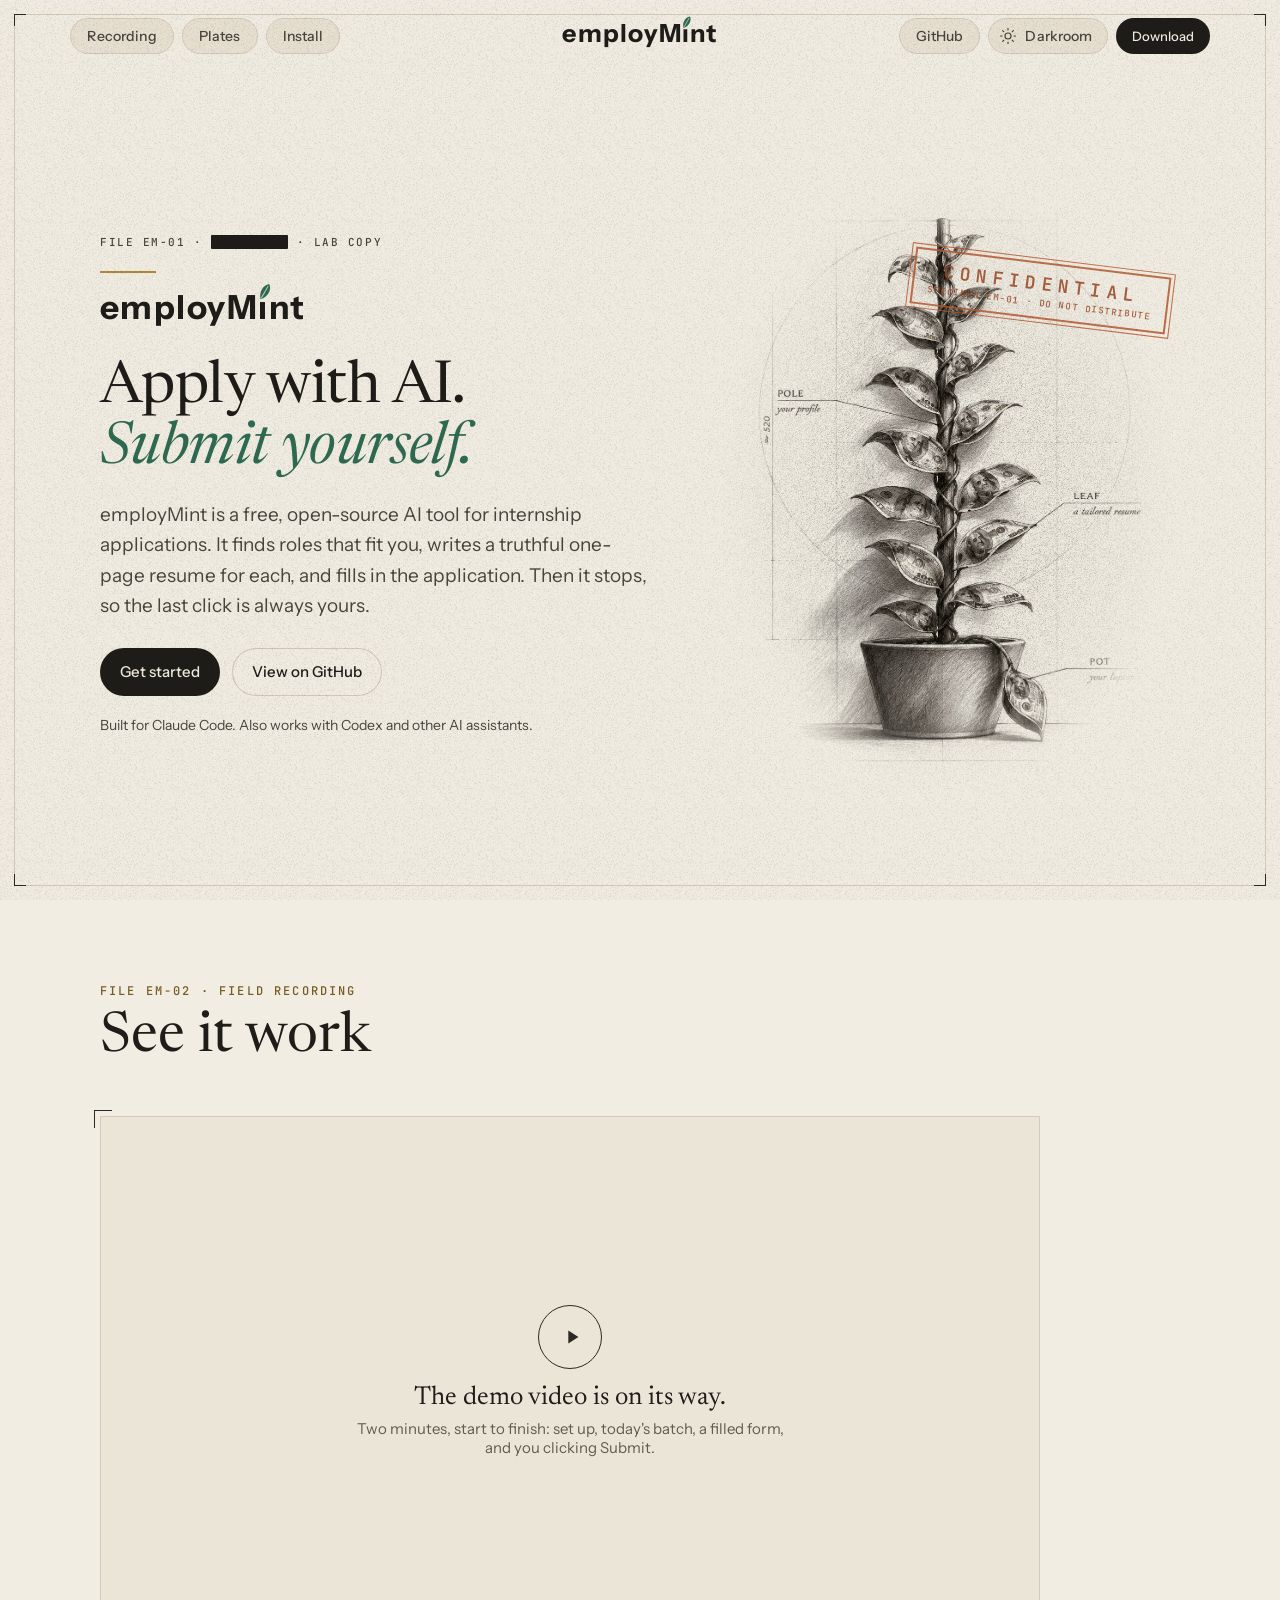
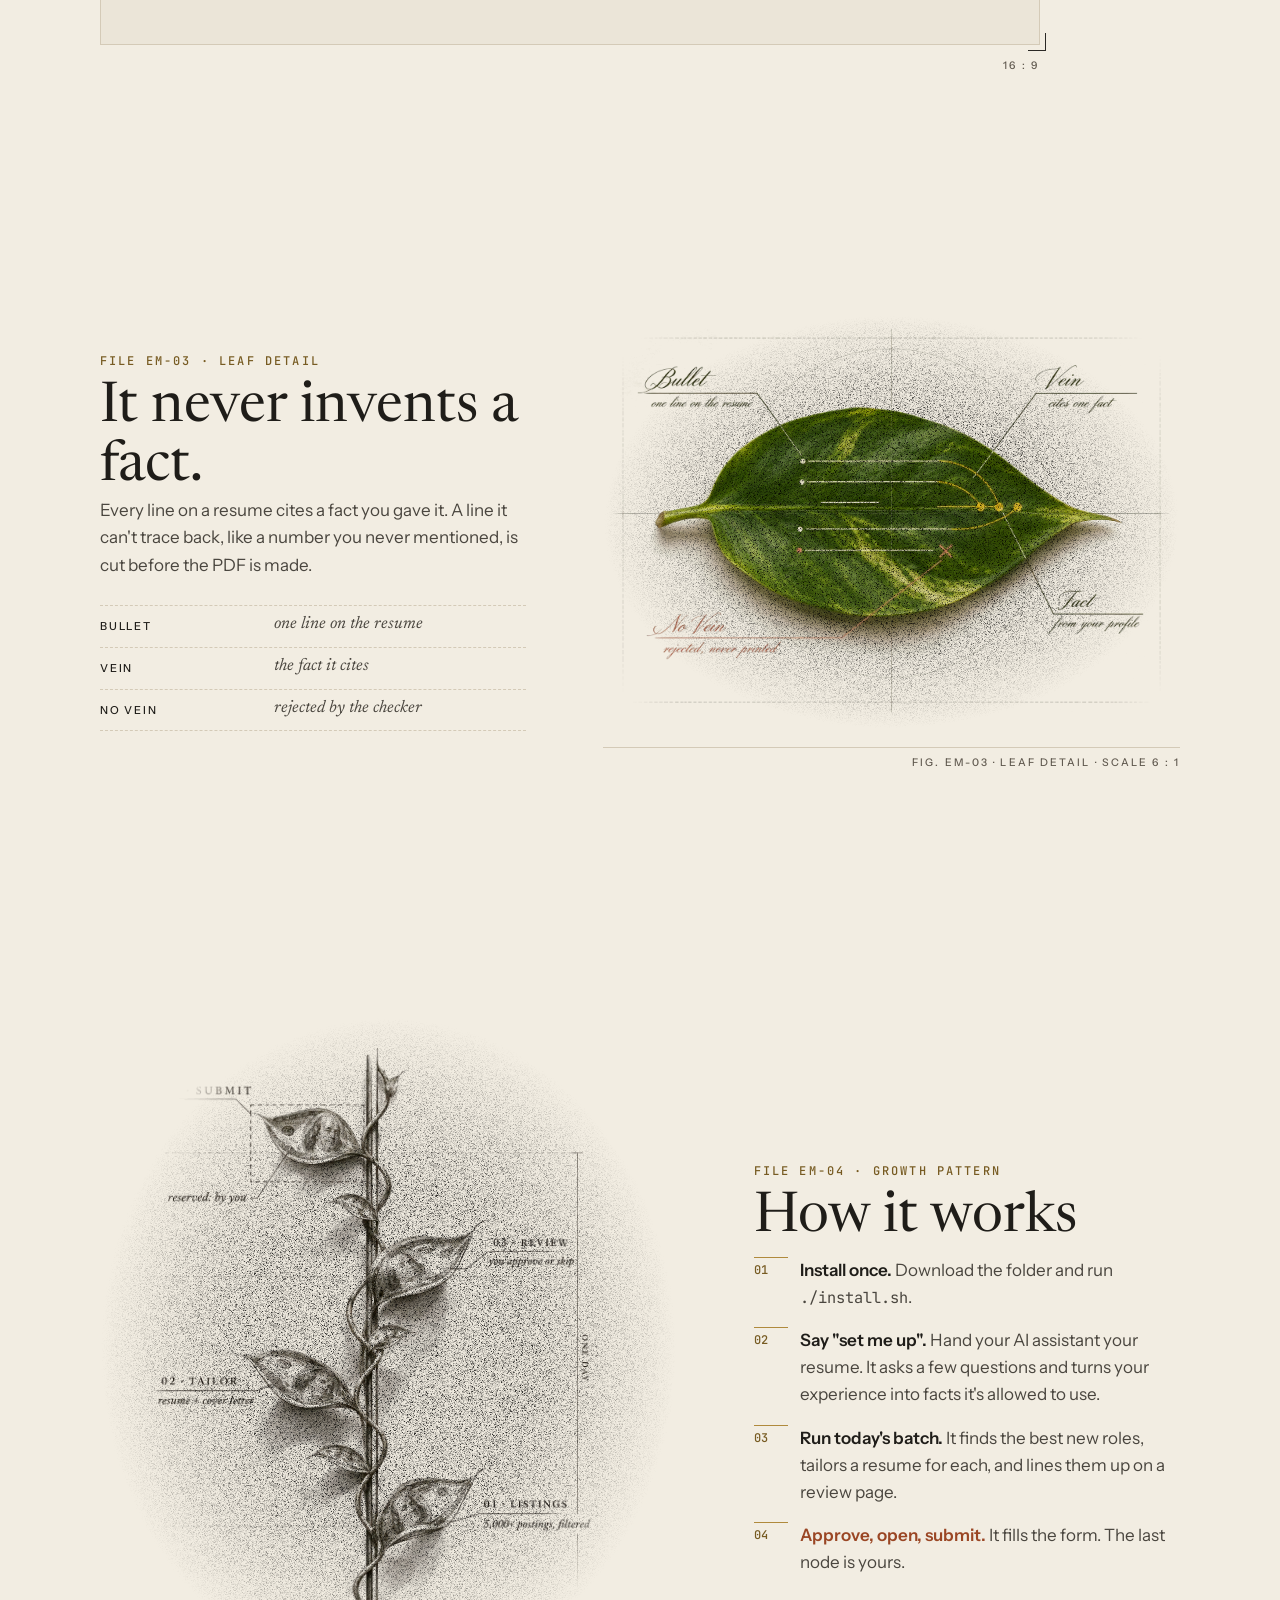
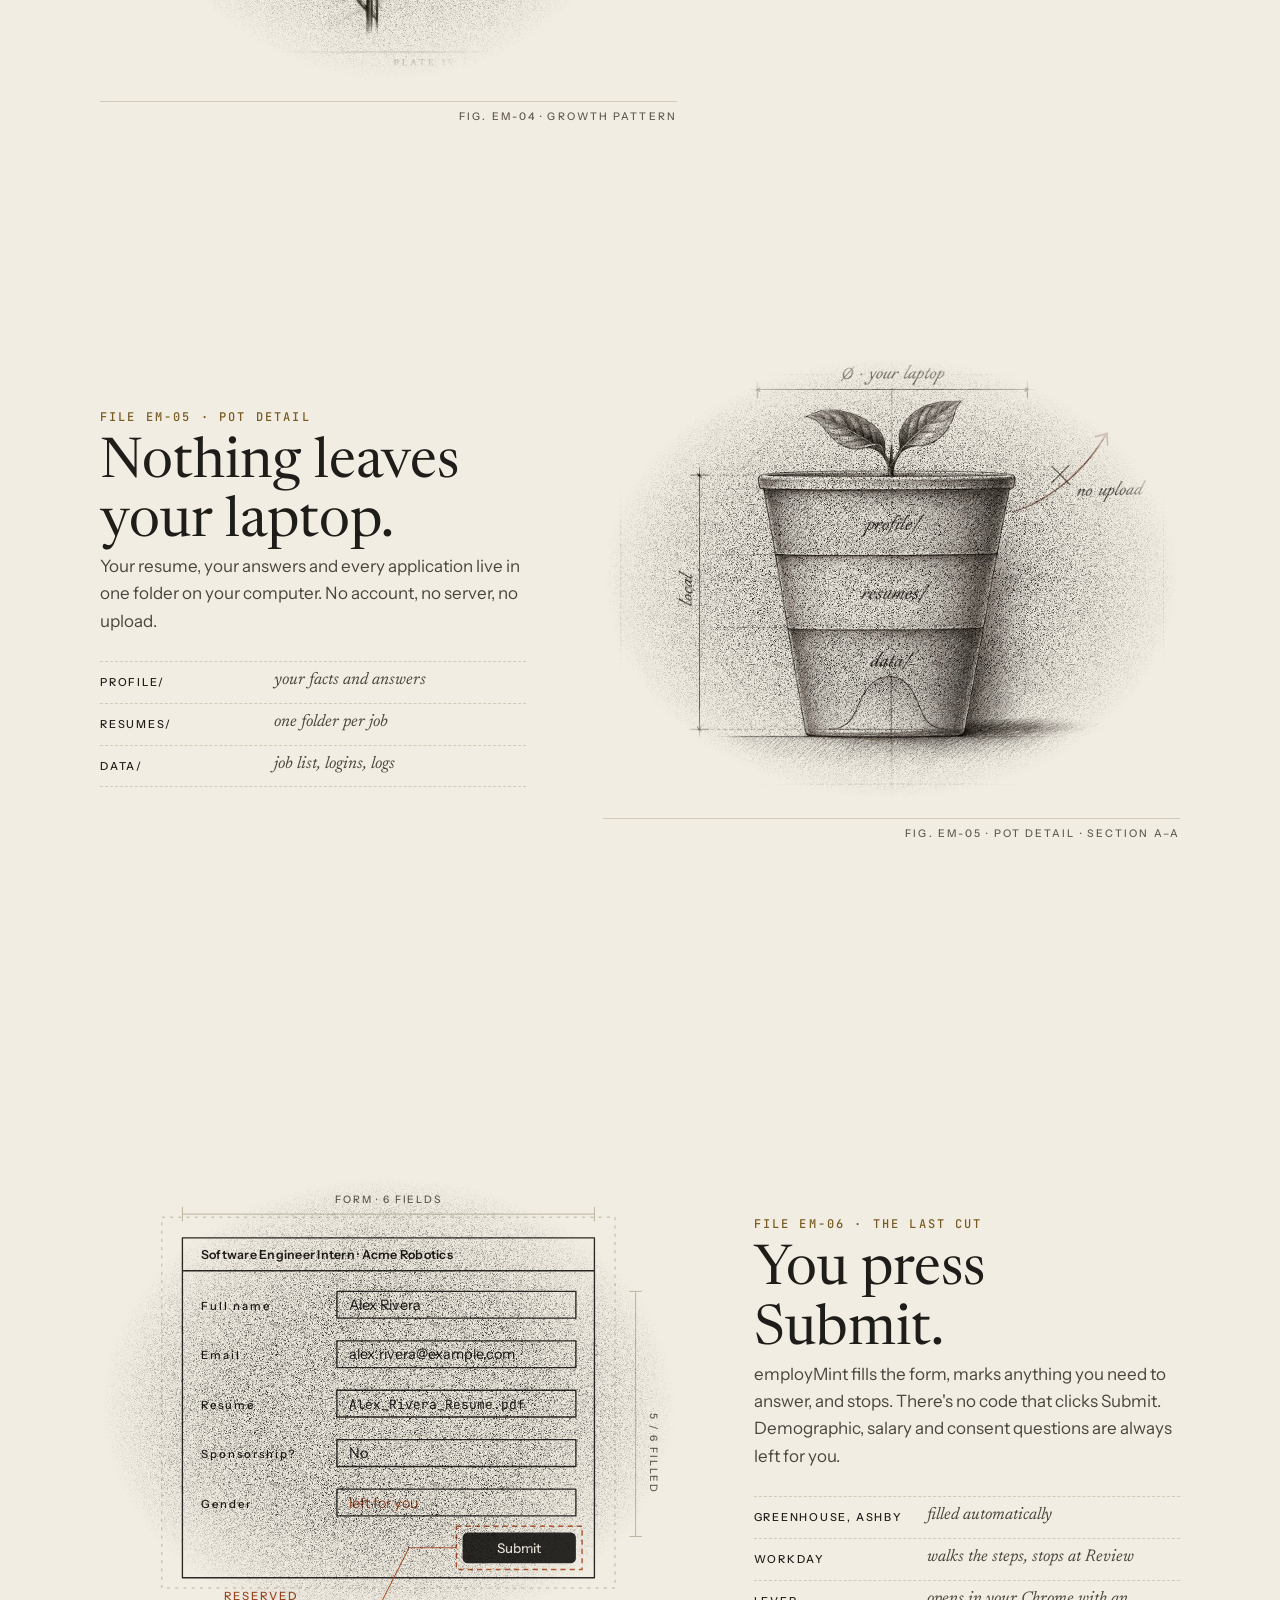
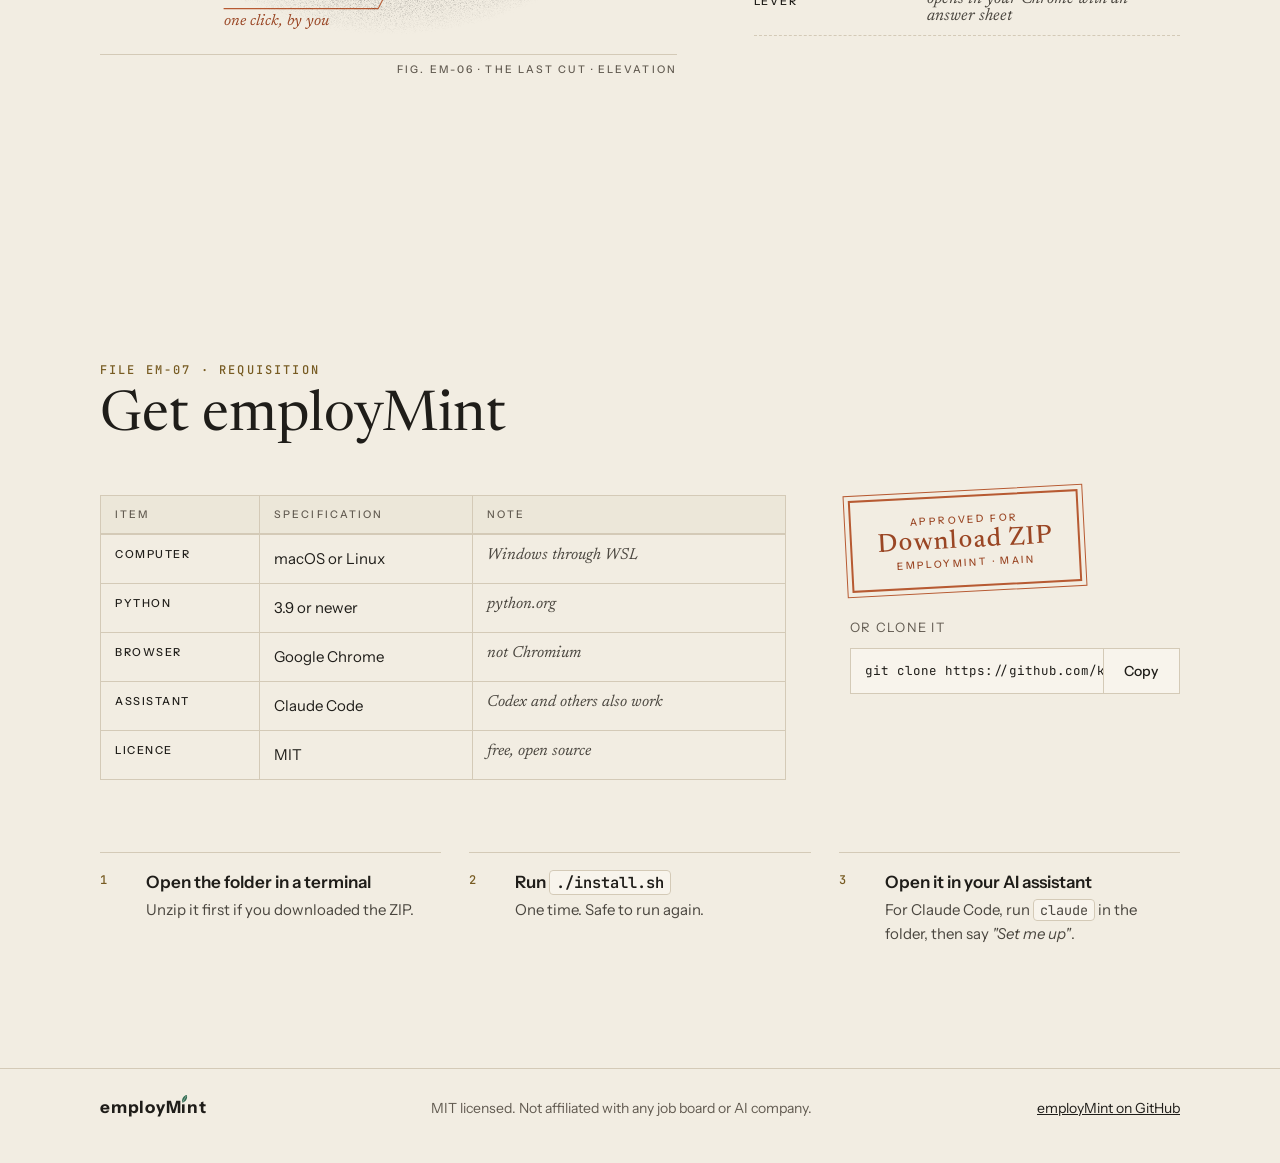
==== commit def9c32d: "employMint: update from source" ====
--- a/site/index.html
+++ b/site/index.html
@@ -153,8 +153,10 @@
             <div><dt>No vein</dt><dd>rejected by the checker</dd></div>
           </dl>
         </div>
-        <figure class="photo photo-print">
-          <span class="print"><img src="img/plate-3.webp" width="1474" height="1067" loading="lazy" decoding="async" alt="Figure EM-03, leaf detail: a real leaf on black, its lines labelled bullet, one line on the resume; vein, cites one fact; fact, from your profile; and one line marked no vein, rejected, never printed."><span class="fgrain" aria-hidden="true"></span><span class="flash" aria-hidden="true"></span></span>
+        <figure class="photo photo-paper">
+          <img class="ink-l" src="img/plate-3-light.webp" width="1474" height="1067" loading="lazy" decoding="async" alt="Figure EM-03, leaf detail: a real leaf on drafting paper. Four of its lines are labelled: bullet, one line on the resume; vein, cites one fact, where three lines curve into dots on the midrib; fact, from your profile; and one line ending in a cross, no vein, rejected, never printed.">
+          <img class="ink-d" src="img/plate-3-dark.webp" width="1474" height="1067" loading="lazy" decoding="async" alt="Figure EM-03, leaf detail: a real leaf on drafting paper. Four of its lines are labelled: bullet, one line on the resume; vein, cites one fact, where three lines curve into dots on the midrib; fact, from your profile; and one line ending in a cross, no vein, rejected, never printed.">
+          <span class="fgrain" aria-hidden="true"></span><span class="flash" aria-hidden="true"></span>
           <figcaption class="caption">Fig. EM-03 · Leaf detail · scale 6 : 1</figcaption>
         </figure>
       </div>
--- a/site/styles.css
+++ b/site/styles.css
@@ -160,13 +160,9 @@
 .theme-toggle { padding: 0 14px 0 10px; cursor: pointer; }
 ::view-transition-old(root), ::view-transition-new(root) { animation: none; mix-blend-mode: normal; }
 ::view-transition-new(root) { z-index: 9999; }
-/* Ink switch: the incoming dark page (or the outgoing dark page, going light) is masked by an ink stain that main.js
-   grows from the switch or draws back into it. */
-.ink-in::view-transition-new(root), .ink-out::view-transition-old(root) {
-  -webkit-mask-image: url("img/ink-blot.png"); mask-image: url("img/ink-blot.png");
-  -webkit-mask-repeat: no-repeat; mask-repeat: no-repeat; z-index: 9999; }
-.ink-in::view-transition-new(root) { -webkit-mask-size: 0 0; mask-size: 0 0; }
-.ink-out::view-transition-old(root) { -webkit-mask-size: 400vmax 400vmax; mask-size: 400vmax 400vmax; -webkit-mask-position: center; mask-position: center; }
+/* Ink switch: main.js clips the incoming dark page (or, going light, the outgoing dark page, which then sits on
+   top) to the outline of spreading ink. */
+.ink-out::view-transition-old(root) { z-index: 9999; }
 .ink-out::view-transition-new(root) { z-index: 1; }
 .theme-fade, .theme-fade *, .theme-fade *::before, .theme-fade *::after {
   transition: background-color .5s ease, color .5s ease, border-color .5s ease, fill .5s ease, stroke .5s ease, opacity .5s ease !important;
@@ -304,7 +300,9 @@
 }
 .js .photo .fgrain { opacity: .8; }
 .js .on .photo .fgrain { opacity: .2; }
-.drawing.photo .fgrain { bottom: 40px; }
+:root[data-theme="dark"] .on .photo .fgrain { opacity: .1; }
+@media (prefers-color-scheme: dark) { :root:not([data-theme="light"]) .on .photo .fgrain { opacity: .1; } }
+.drawing.photo .fgrain, .photo-paper .fgrain { bottom: 40px; }
 
 .photo-hero { justify-self: center; width: min(100%, calc((100svh - 170px) * 1087 / 1447)); }
 .photo-hero img { width: 100%; height: auto; }
@@ -312,20 +310,6 @@
 
 /* Paper plates (pencil drawings) sit straight on the sheet; the caption stays crisp. */
 .photo-paper img { width: auto; height: auto; max-width: 100%; max-height: calc(100svh - 230px); margin-inline: auto; }
-
-/* Photographs are mounted prints in the file; in the darkroom their black ground dissolves into the page. */
-.photo-print { padding: 10px 6px 0; }
-.photo-print .print {
-  position: relative; display: block; overflow: hidden; border-radius: 2px; transform: rotate(-1.2deg);
-  box-shadow: 0 1px 0 rgba(0,0,0,.05), 0 26px 50px -26px rgba(40,30,10,.5);
-}
-.photo-print .print img { display: block; width: 100%; height: auto; }
-.photo-print .fgrain { -webkit-mask-image: none; mask-image: none; background-image: url("img/grain-light.png"); }
-.photo-print .flash { inset: 0; }
-:root[data-theme="dark"] .photo-print .print { box-shadow: none; transform: none;
-  -webkit-mask-image: radial-gradient(ellipse 52% 54% at 50% 50%, #000 62%, transparent 100%); mask-image: radial-gradient(ellipse 52% 54% at 50% 50%, #000 62%, transparent 100%); }
-@media (prefers-color-scheme: dark) { :root:not([data-theme="light"]) .photo-print .print { box-shadow: none; transform: none;
-  -webkit-mask-image: radial-gradient(ellipse 52% 54% at 50% 50%, #000 62%, transparent 100%); mask-image: radial-gradient(ellipse 52% 54% at 50% 50%, #000 62%, transparent 100%); } }
 
 /* Camera flash: a specimen being photographed for the file. Softer and warmer in the darkroom. */
 .photo .flash { position: absolute; inset: -20px; z-index: 3; pointer-events: none; opacity: 0;
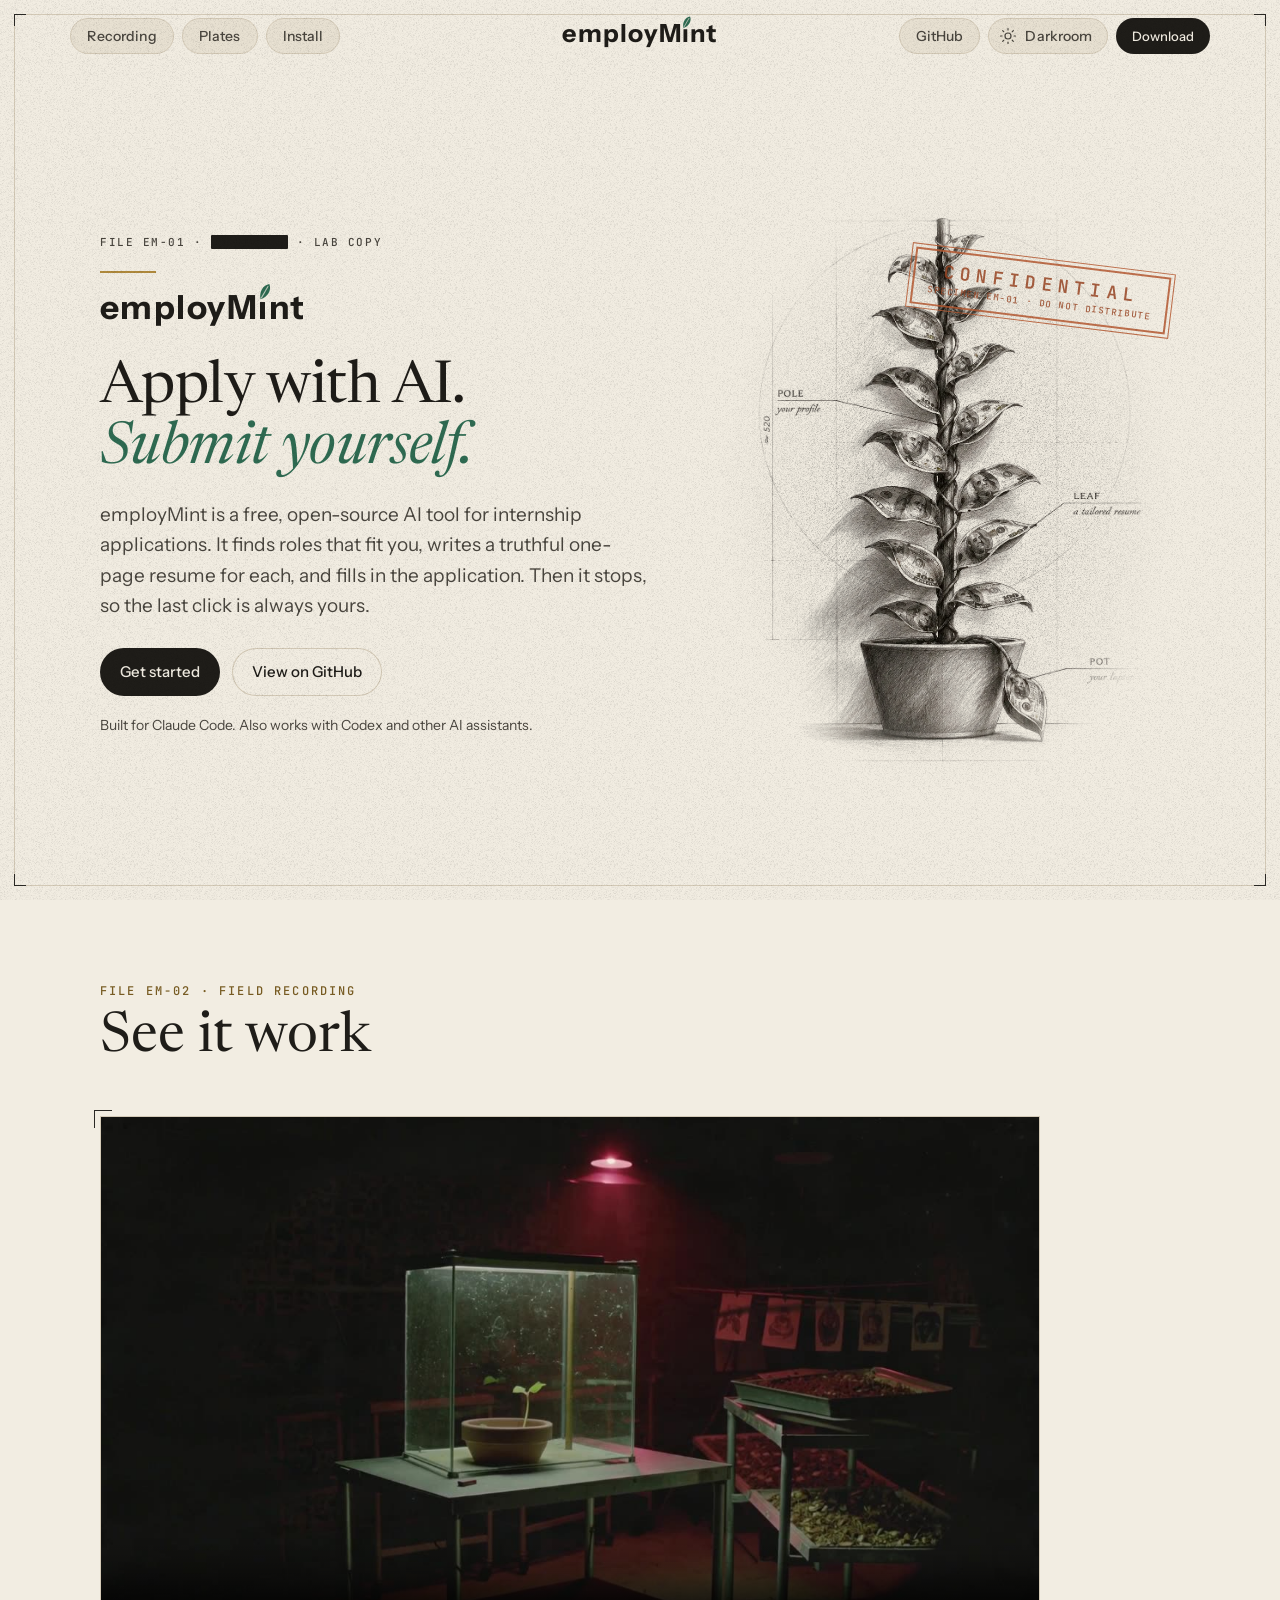
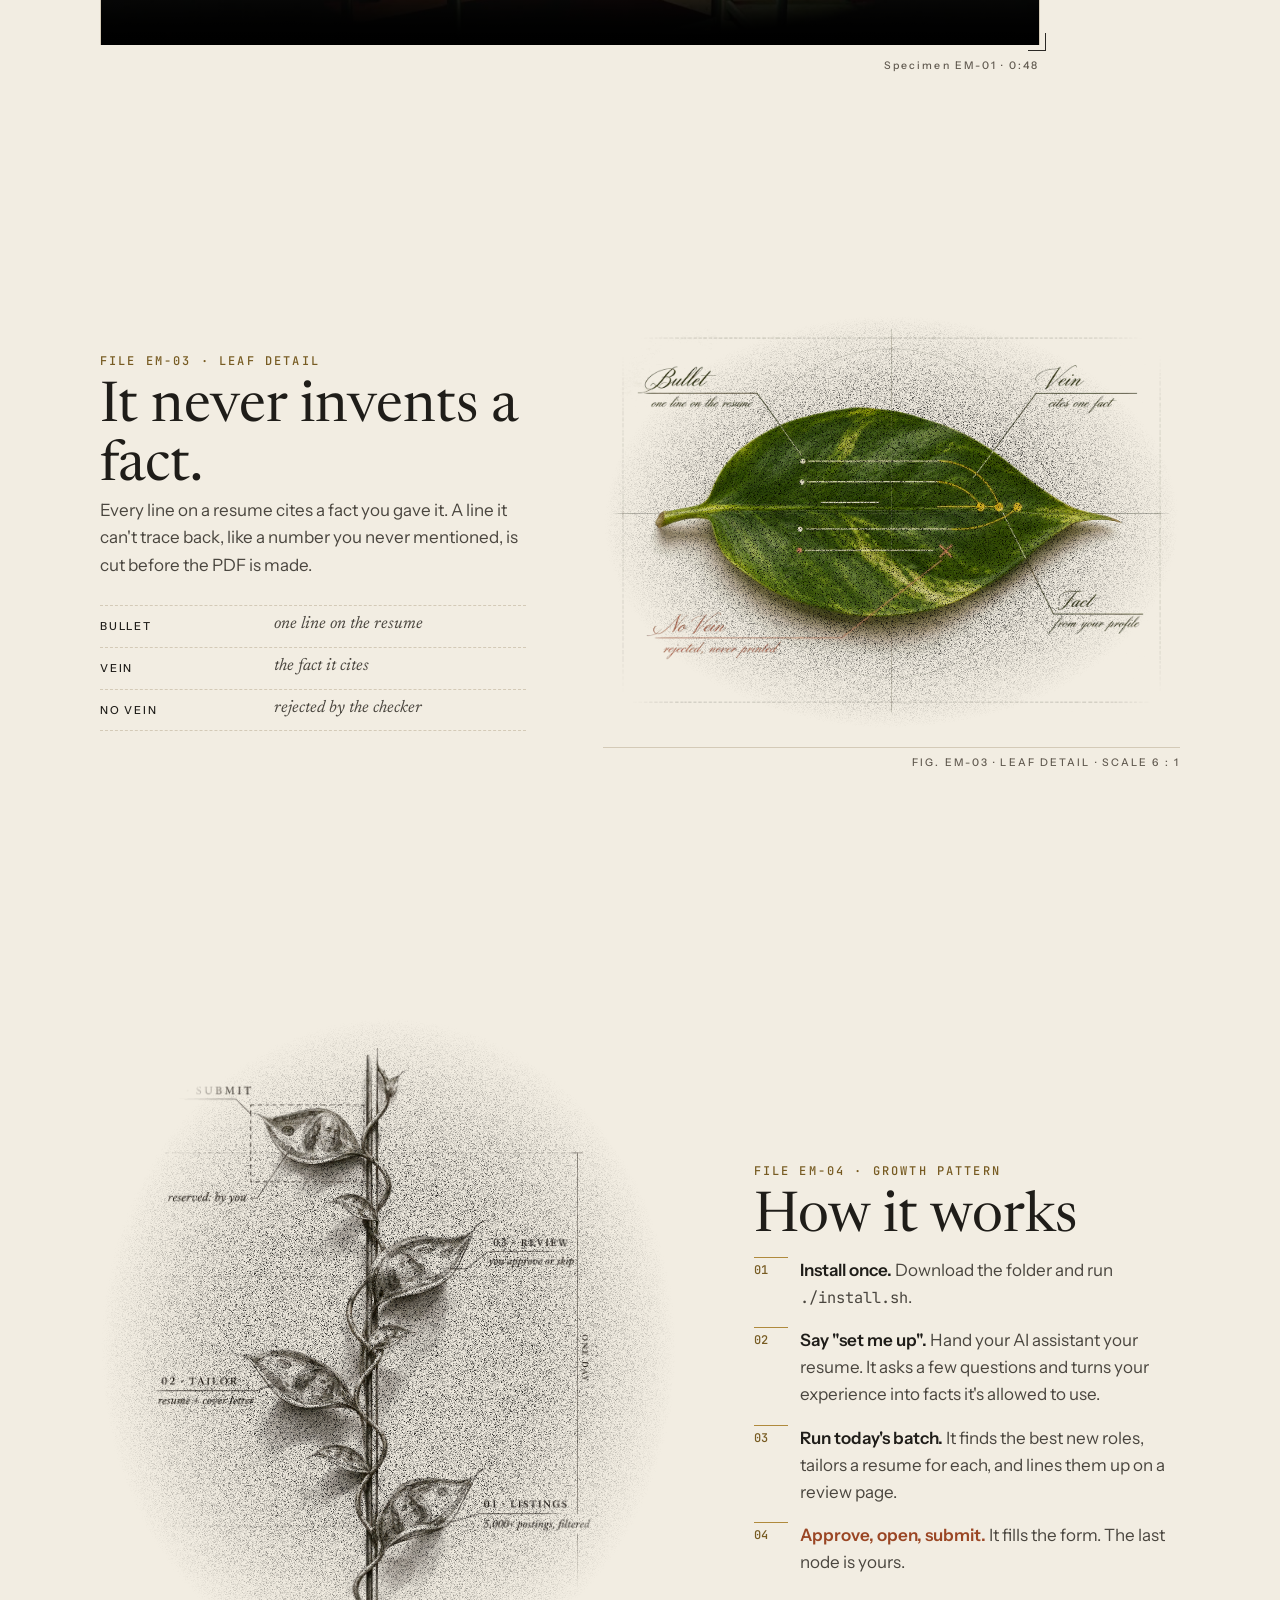
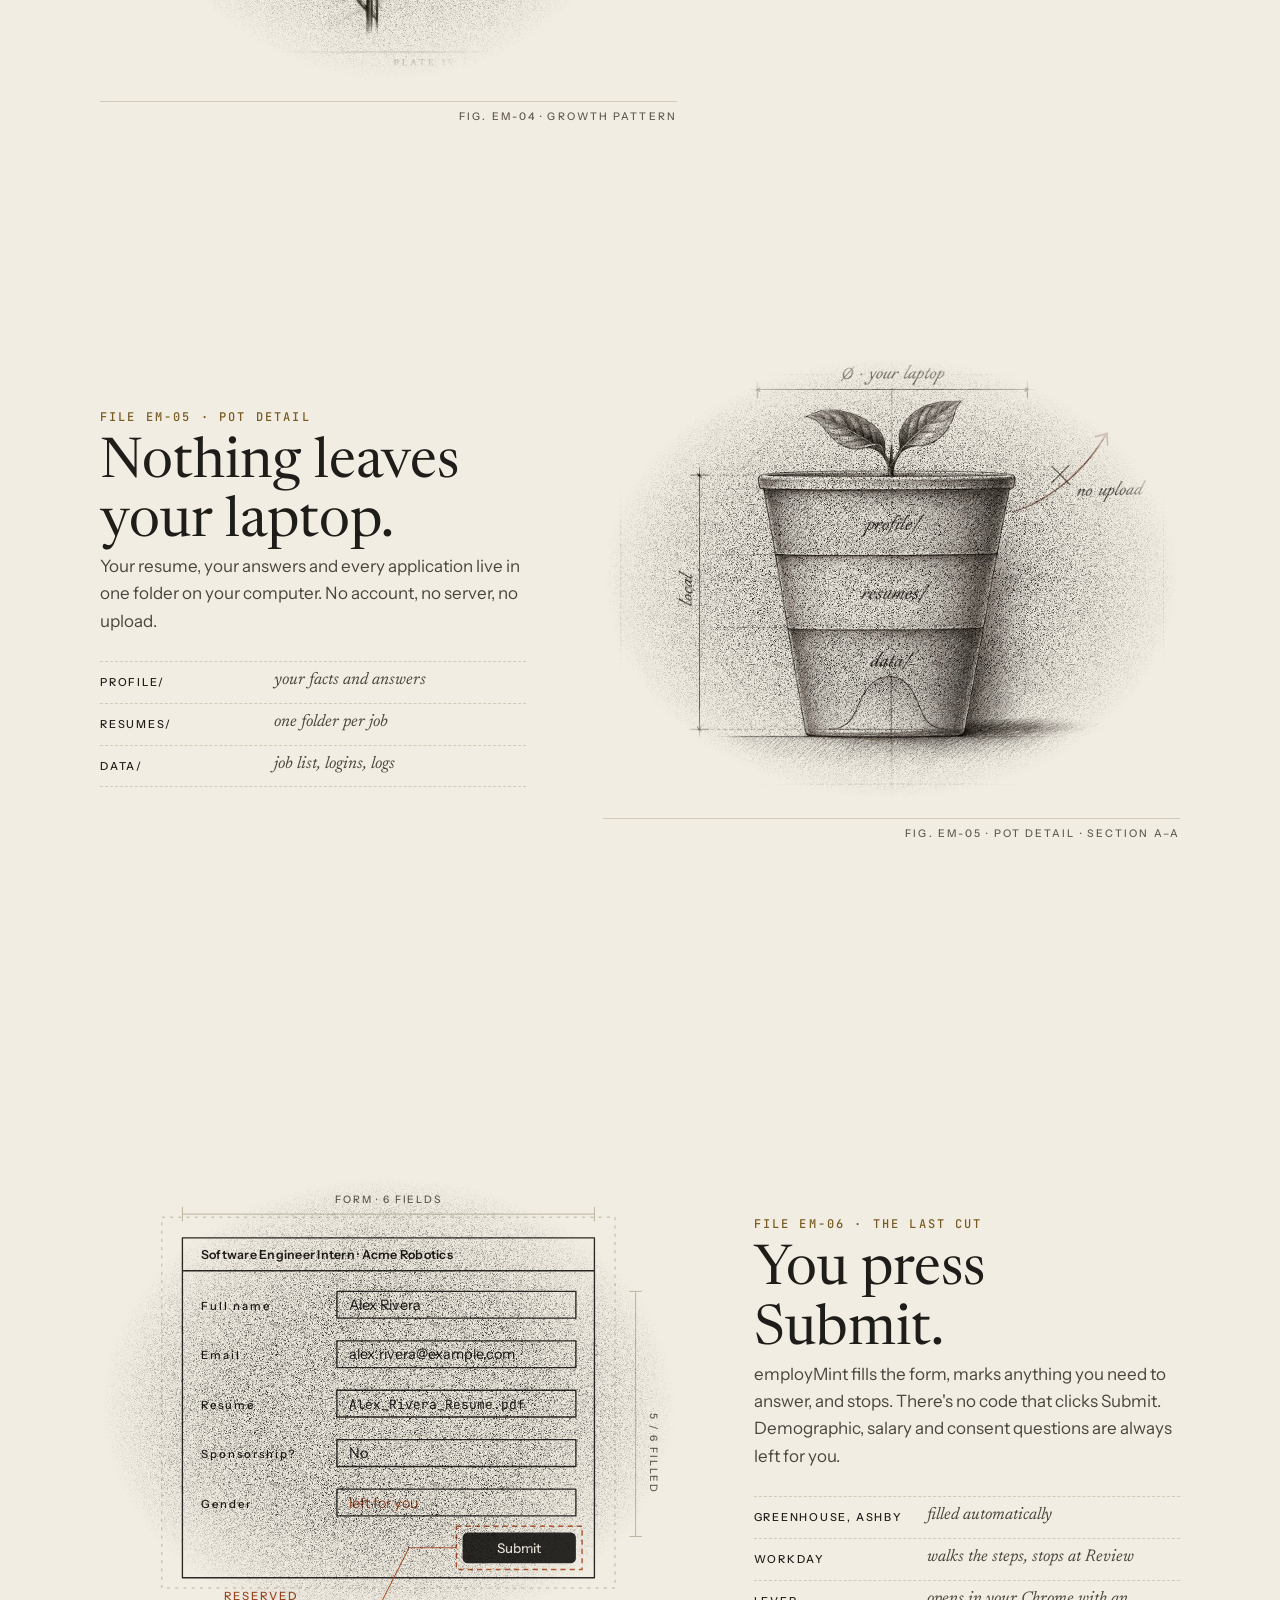
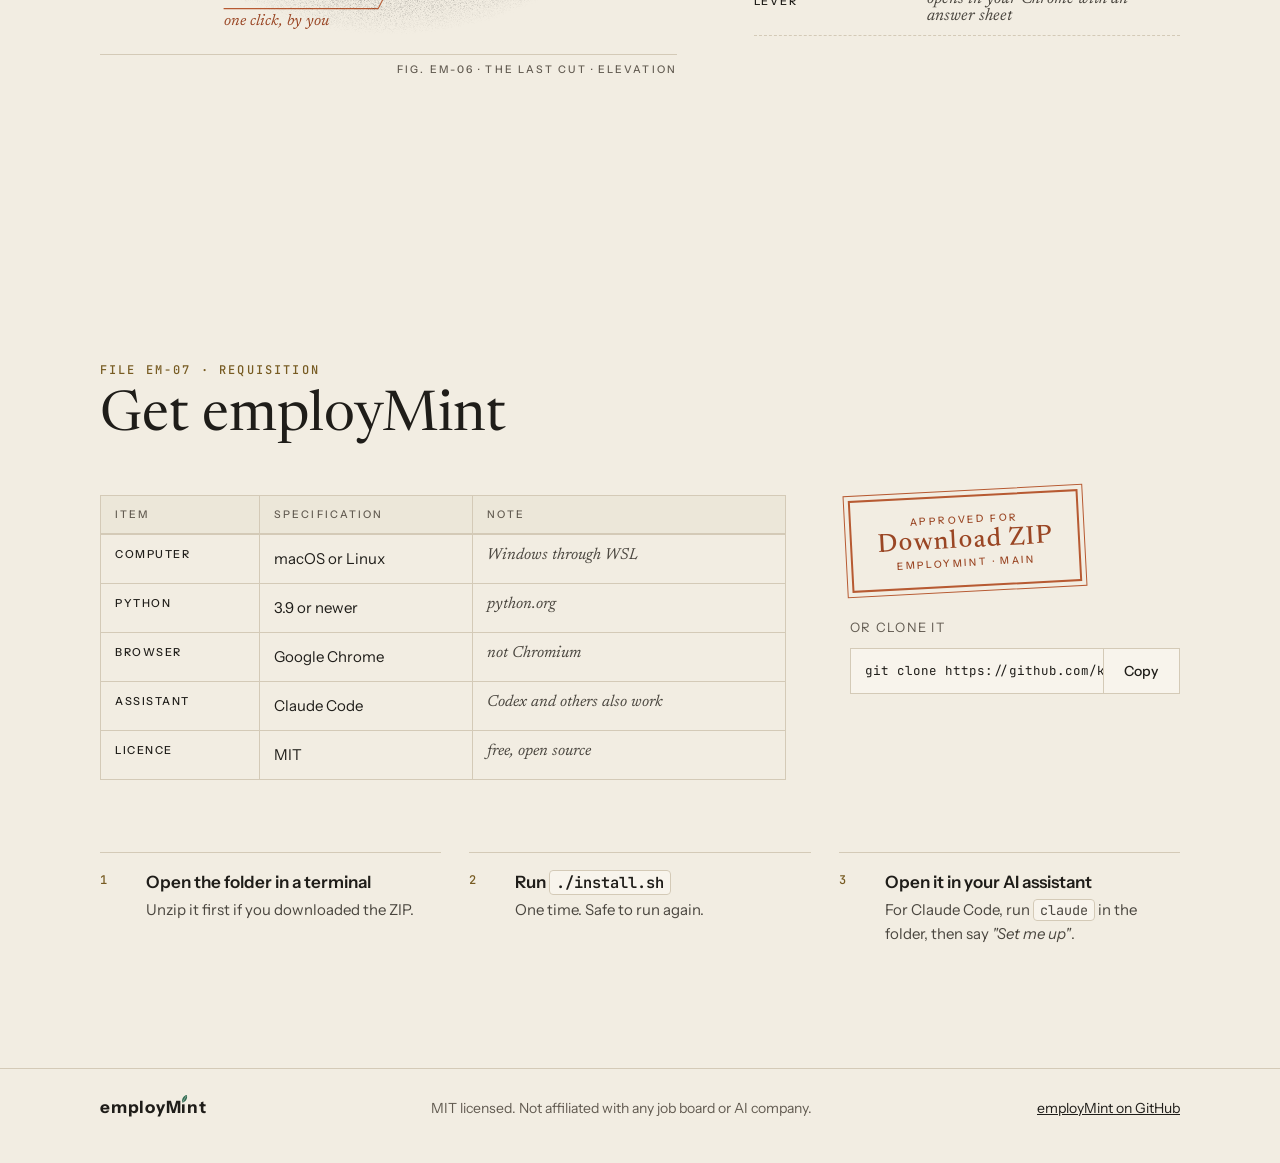
==== commit a540f00e: "employMint: update from source" ====
--- a/site/index.html
+++ b/site/index.html
@@ -130,12 +130,15 @@
           <h2 id="demo-title">See it work</h2>
         </div>
         <div class="film reveal">
-          <div class="film-inner">
-            <span class="play" aria-hidden="true"><svg viewBox="0 0 24 24"><path d="M8 5v14l11-7z"/></svg></span>
-            <p>The demo video is on its way.</p>
-            <p class="muted">Two minutes, start to finish: set up, today's batch, a filled form, and you clicking Submit.</p>
-          </div>
-          <span class="film-dim film-dim-w" aria-hidden="true">16 : 9</span>
+          <video controls playsinline preload="metadata" poster="media/specimen-em-01.jpg" width="1280" height="720"
+                 aria-describedby="film-desc">
+            <source src="media/specimen-em-01.mp4" type="video/mp4">
+          </video>
+          <p id="film-desc" class="sr-only">A 48-second film with narration. In a secret lab lit by red darkroom light, a vine grows
+            overnight in a sealed chamber, prints develop and hang to dry, and a laptop fills in a form. The vine reaches a glowing
+            button and stops short. Narration: it read five thousand postings; every leaf is written from what you gave it, nothing
+            invented; it fills in the form; then it stops, because the last step is reserved for you.</p>
+          <span class="film-dim film-dim-w" aria-hidden="true">Specimen EM-01 · 0:48</span>
         </div>
       </div>
     </section>
--- a/site/styles.css
+++ b/site/styles.css
@@ -164,6 +164,8 @@
    top) to the outline of spreading ink. */
 .ink-out::view-transition-old(root) { z-index: 9999; }
 .ink-out::view-transition-new(root) { z-index: 1; }
+/* While the page is captured for the switch, nothing fades its colours: the new snapshot is already final. */
+.switching .pill, .switching .btn, .switching .theme-toggle, .switching a, .switching [data-sheet-no], .switching [data-sheet-name] { transition: none !important; }
 .theme-fade, .theme-fade *, .theme-fade *::before, .theme-fade *::after {
   transition: background-color .5s ease, color .5s ease, border-color .5s ease, fill .5s ease, stroke .5s ease, opacity .5s ease !important;
 }
@@ -332,17 +334,13 @@
 .confidential span { font: 600 18px var(--mono); letter-spacing: .3em; text-transform: uppercase; }
 .confidential small { font: 500 9px var(--mono); letter-spacing: .18em; text-transform: uppercase; }
 
-/* ---------- field recording (video placeholder) ---------- */
+/* ---------- field recording: the film ---------- */
 .film { position: relative; max-width: 940px; aspect-ratio: 16 / 9; border: 1px solid var(--line);
   background: color-mix(in srgb, var(--paper-2) 60%, transparent); display: grid; place-items: center; }
 .film::before, .film::after { content: ""; position: absolute; width: 18px; height: 18px; border: 0 solid var(--graphite); }
 .film::before { top: -7px; left: -7px; border-top-width: 1px; border-left-width: 1px; }
 .film::after { bottom: -7px; right: -7px; border-bottom-width: 1px; border-right-width: 1px; }
-.film-inner { text-align: center; padding: 24px; display: grid; justify-items: center; gap: 8px; }
-.film-inner p { font: 400 clamp(20px, 2.4vw, 26px) var(--serif); }
-.film-inner p.muted { font: 400 15px var(--sans); max-width: 30em; }
-.play { width: 64px; height: 64px; border-radius: 50%; border: 1px solid var(--graphite); display: grid; place-items: center; margin-bottom: 8px; }
-.play svg { width: 22px; height: 22px; fill: var(--graphite); margin-left: 3px; }
+.film video { width: 100%; height: 100%; display: block; background: #0b0a09; object-fit: cover; }
 .film-dim { position: absolute; right: 0; bottom: -28px; font: 500 10.5px var(--sans); letter-spacing: .2em; color: var(--muted); }
 
 /* ---------- schedule (download) ---------- */
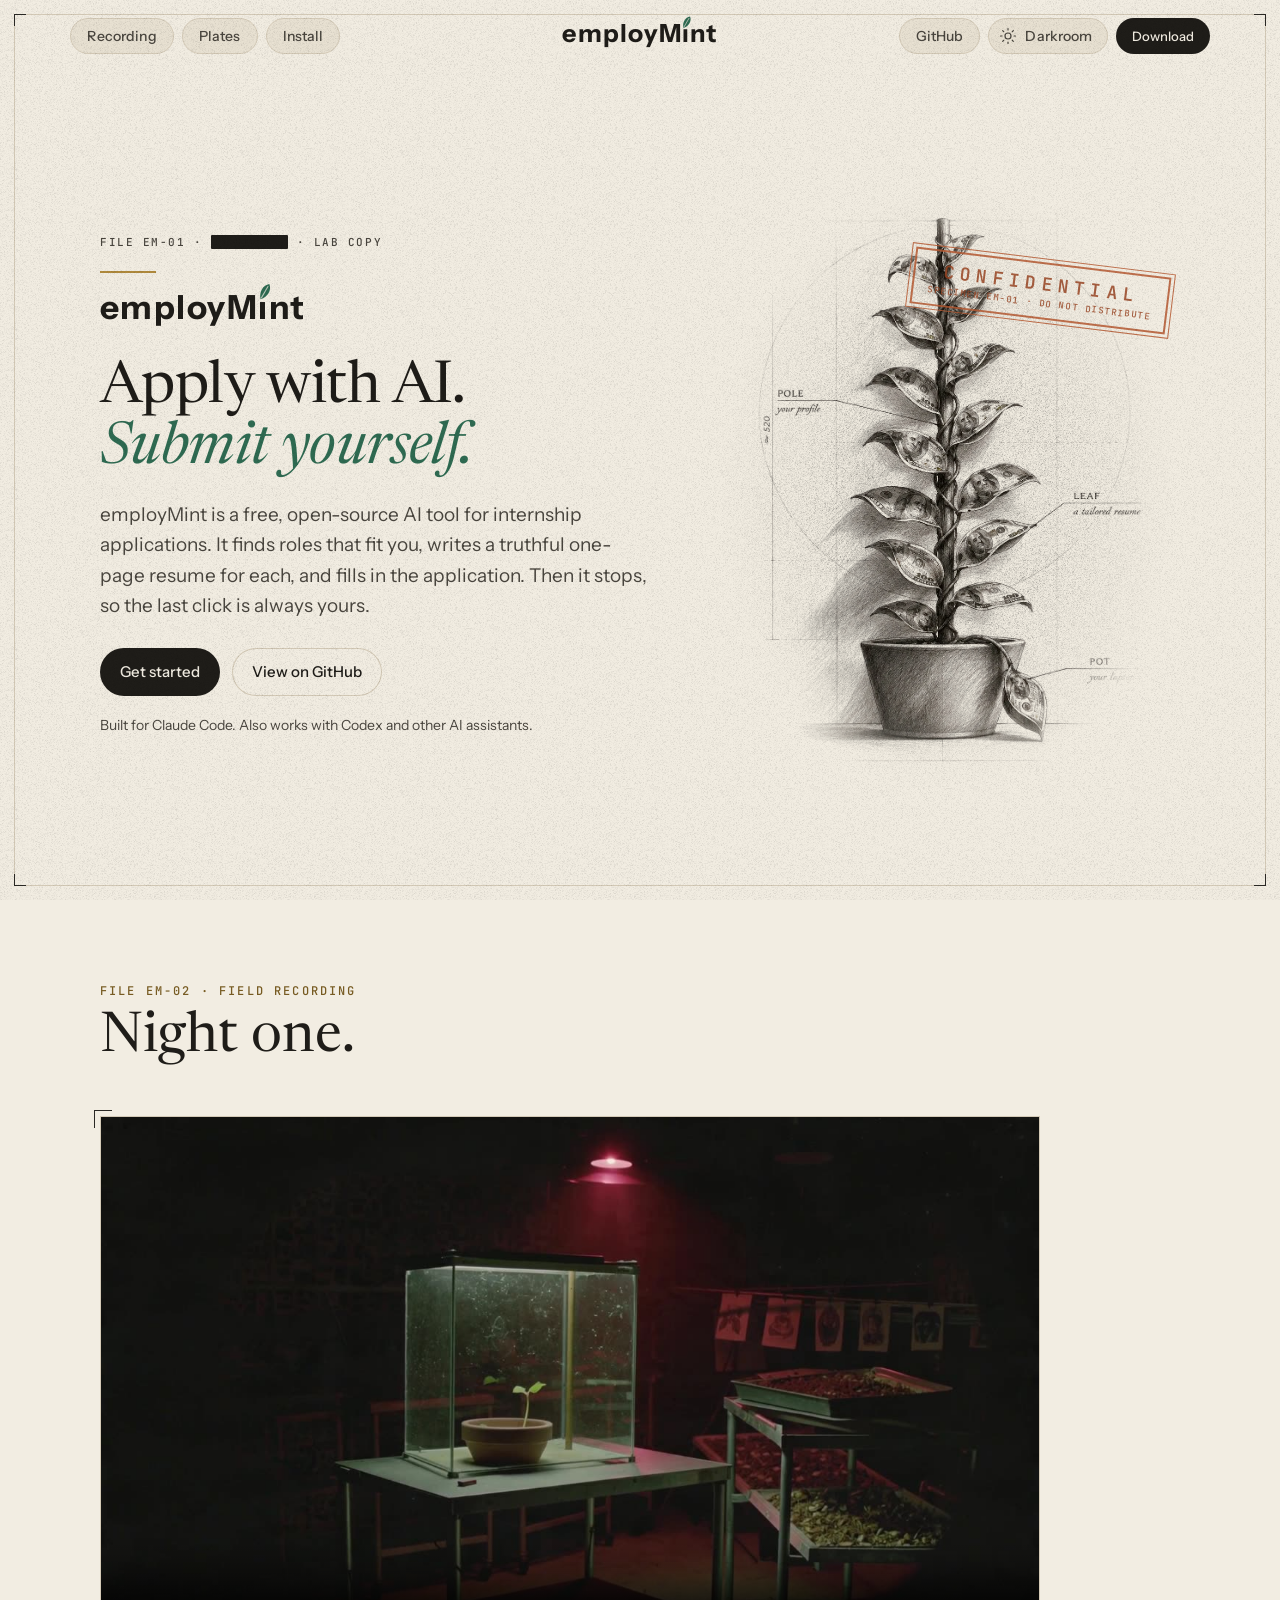
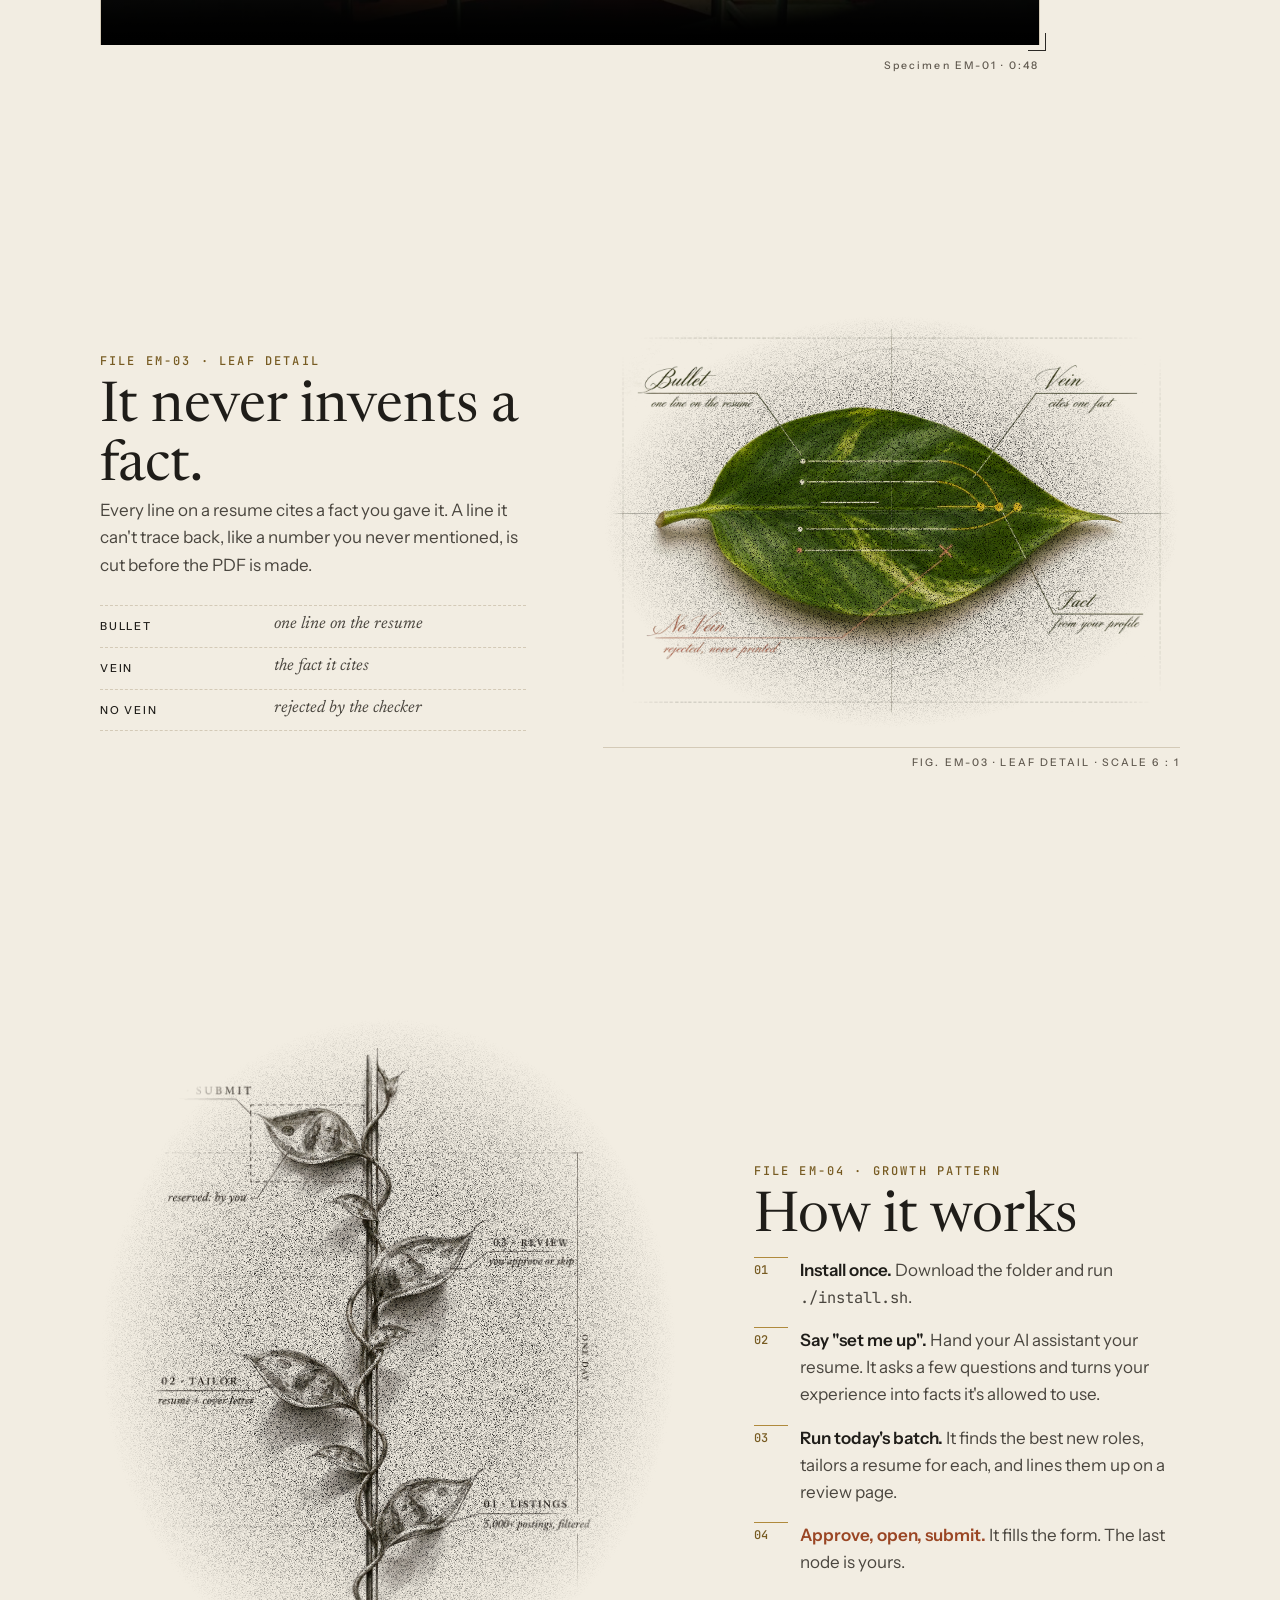
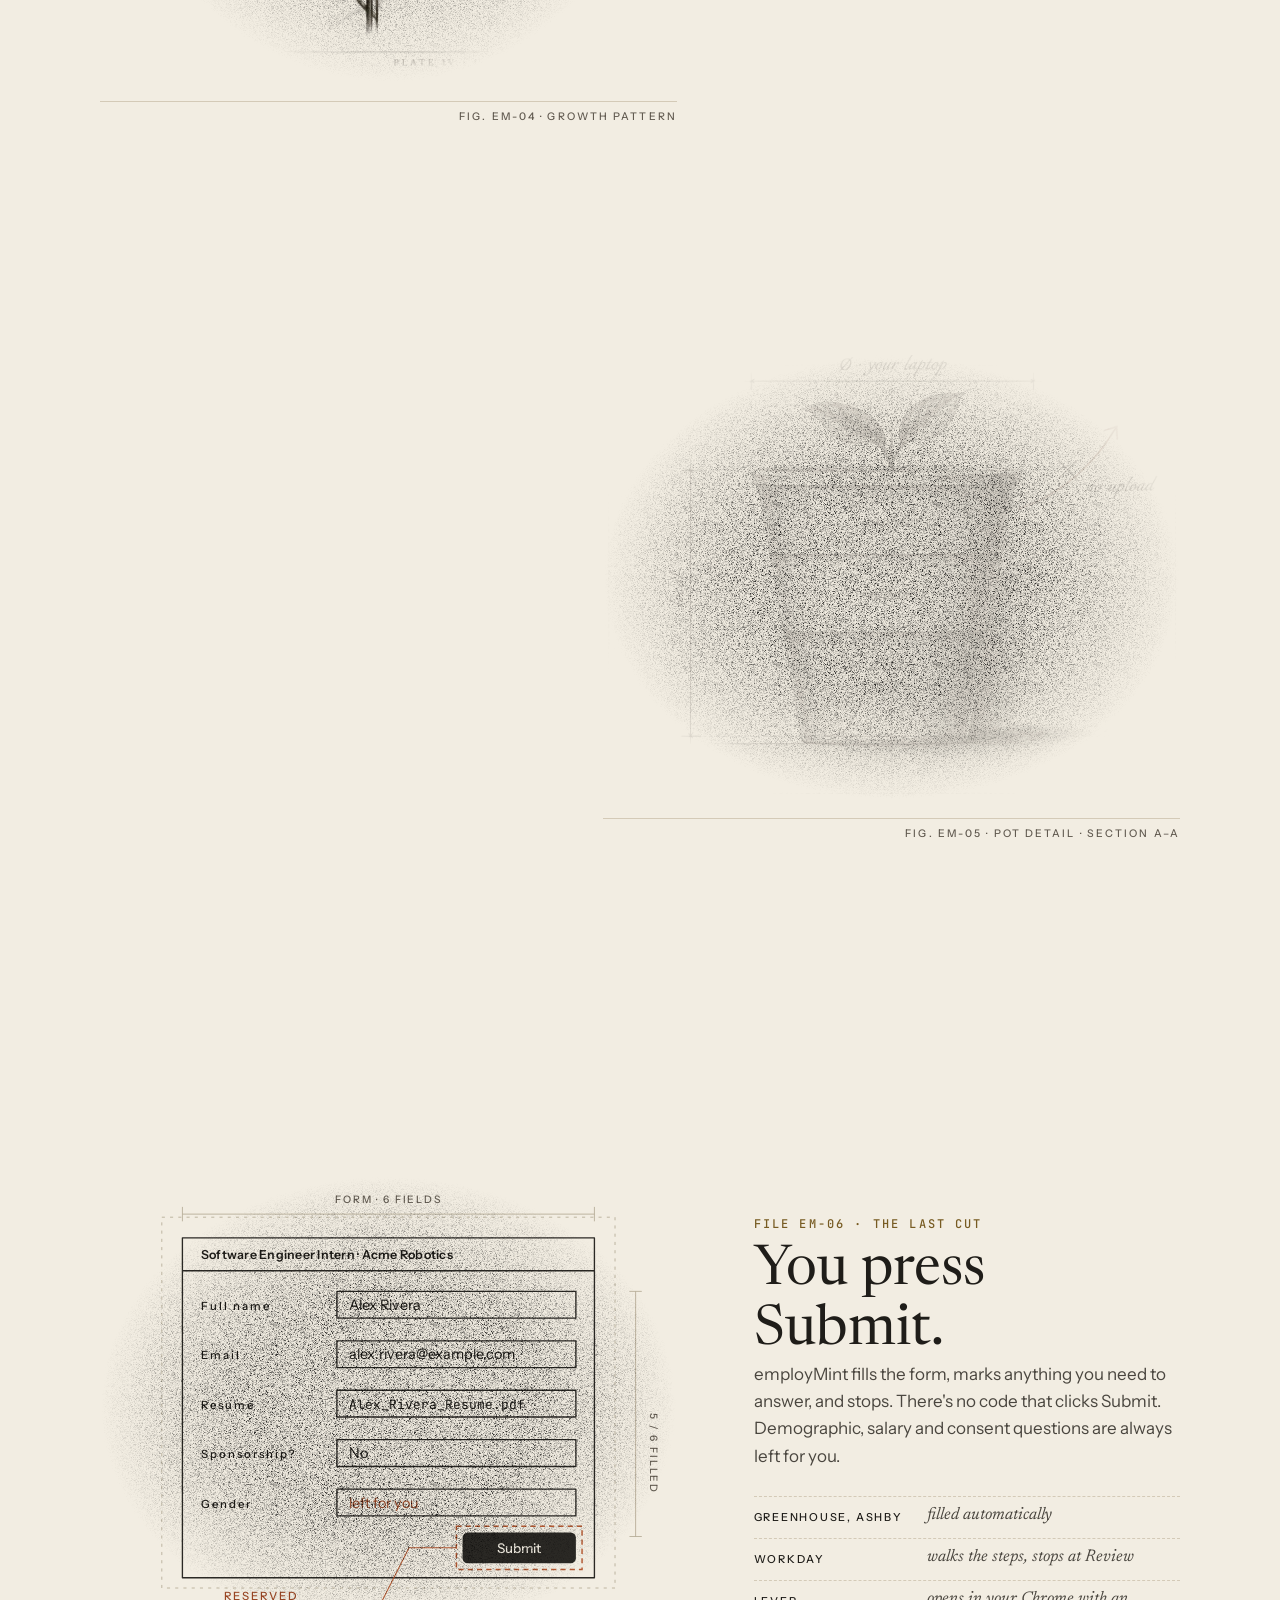
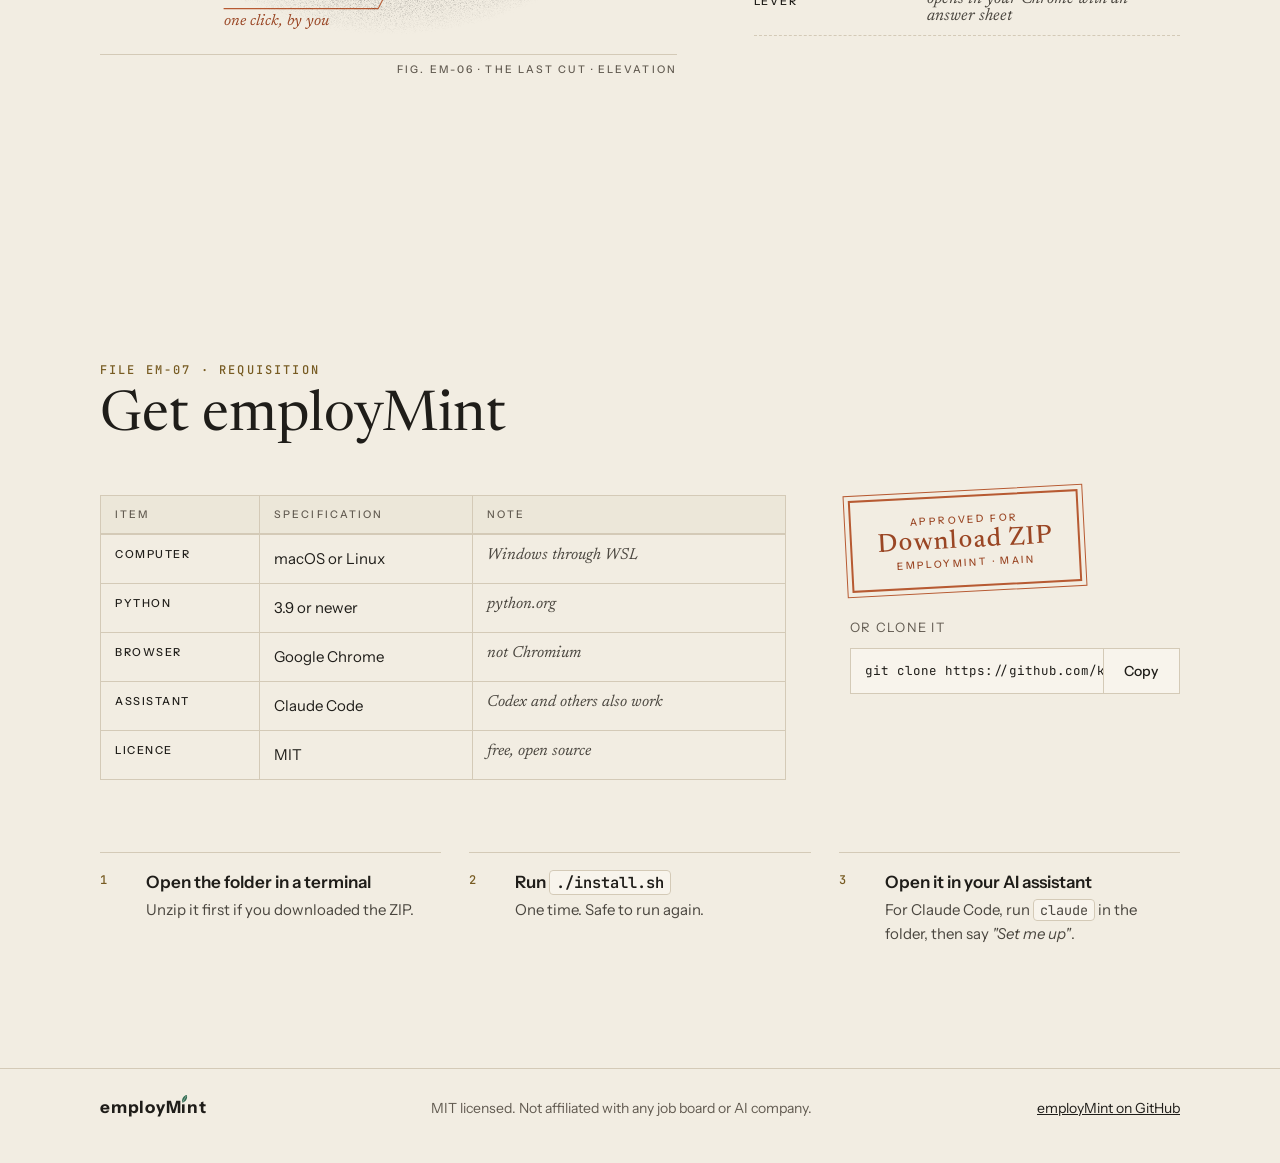
==== commit e017a6b7: "employMint: update from source" ====
--- a/site/index.html
+++ b/site/index.html
@@ -127,7 +127,7 @@
       <div class="wrap">
         <div class="plate-head reveal">
           <p class="plate-no">File EM-02 · Field recording</p>
-          <h2 id="demo-title">See it work</h2>
+          <h2 id="demo-title">Night one.</h2>
         </div>
         <div class="film reveal">
           <video controls playsinline preload="metadata" poster="media/specimen-em-01.jpg" width="1280" height="720"
